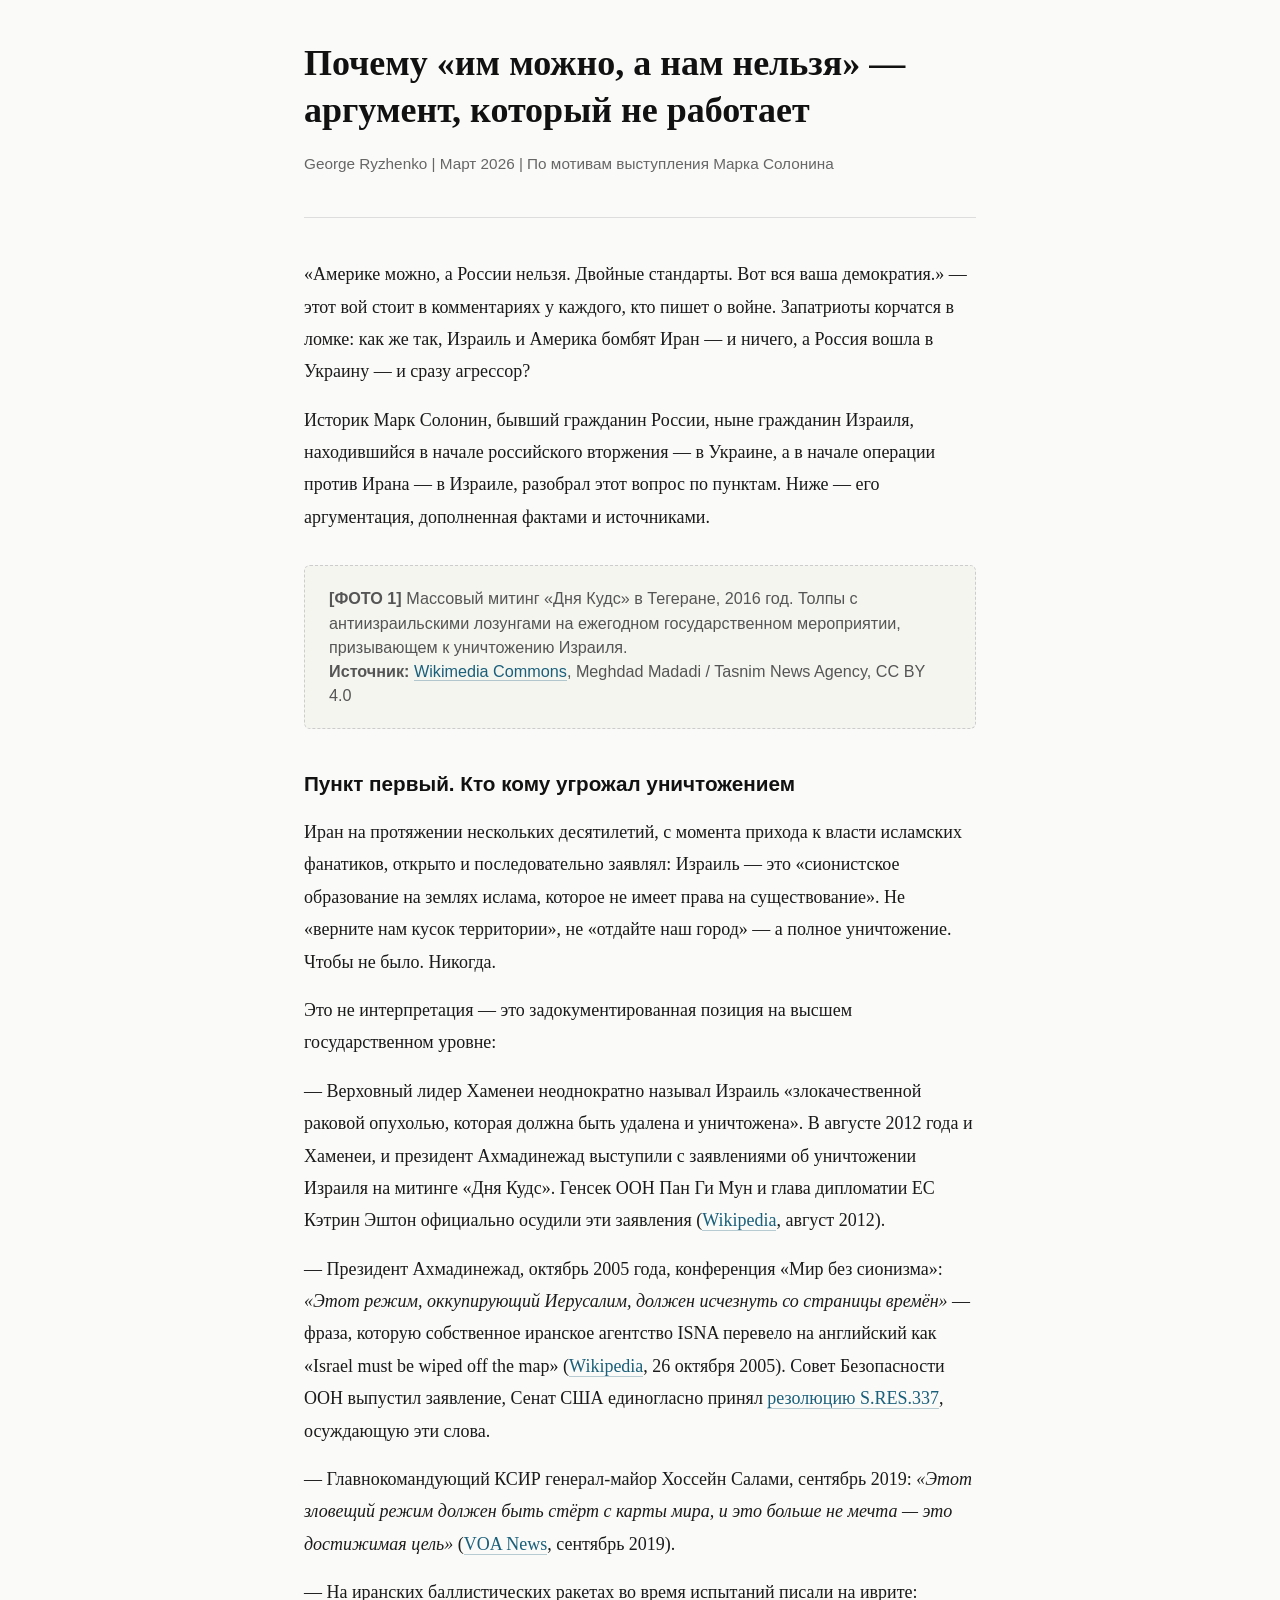
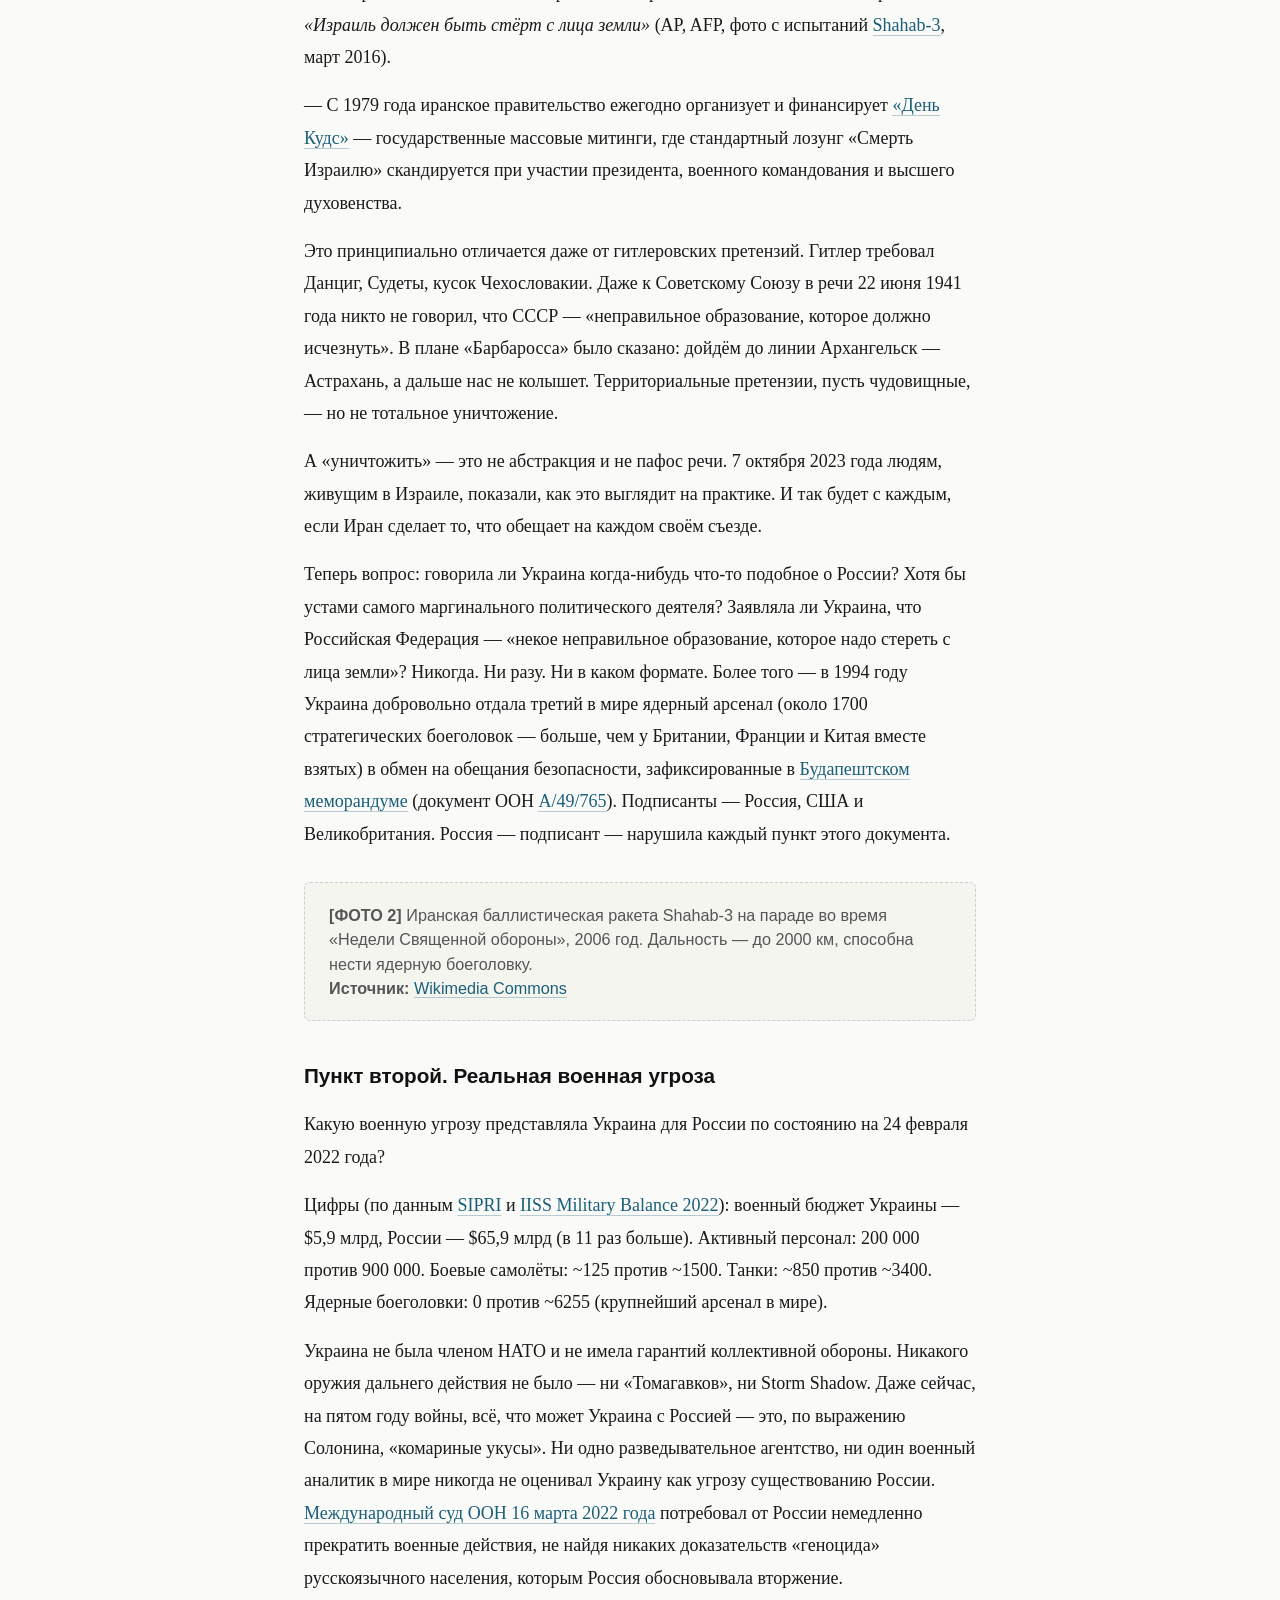
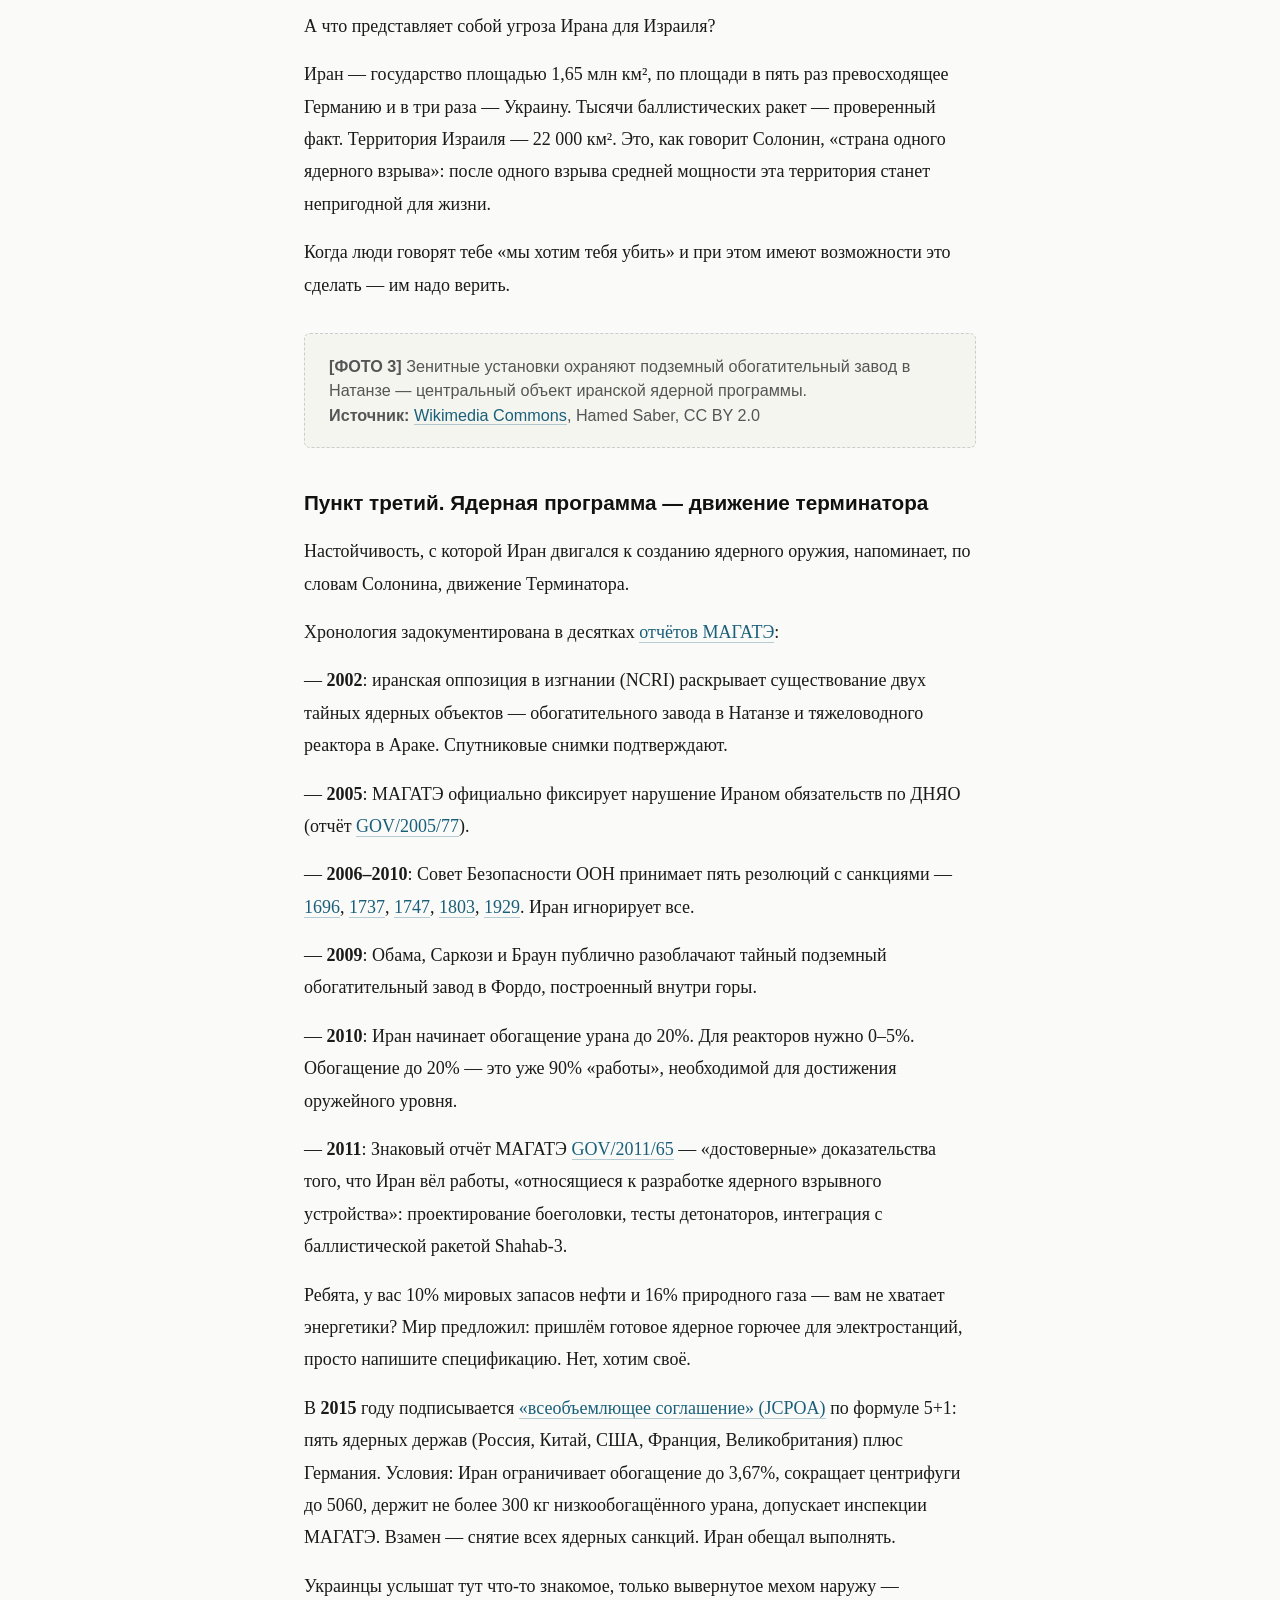
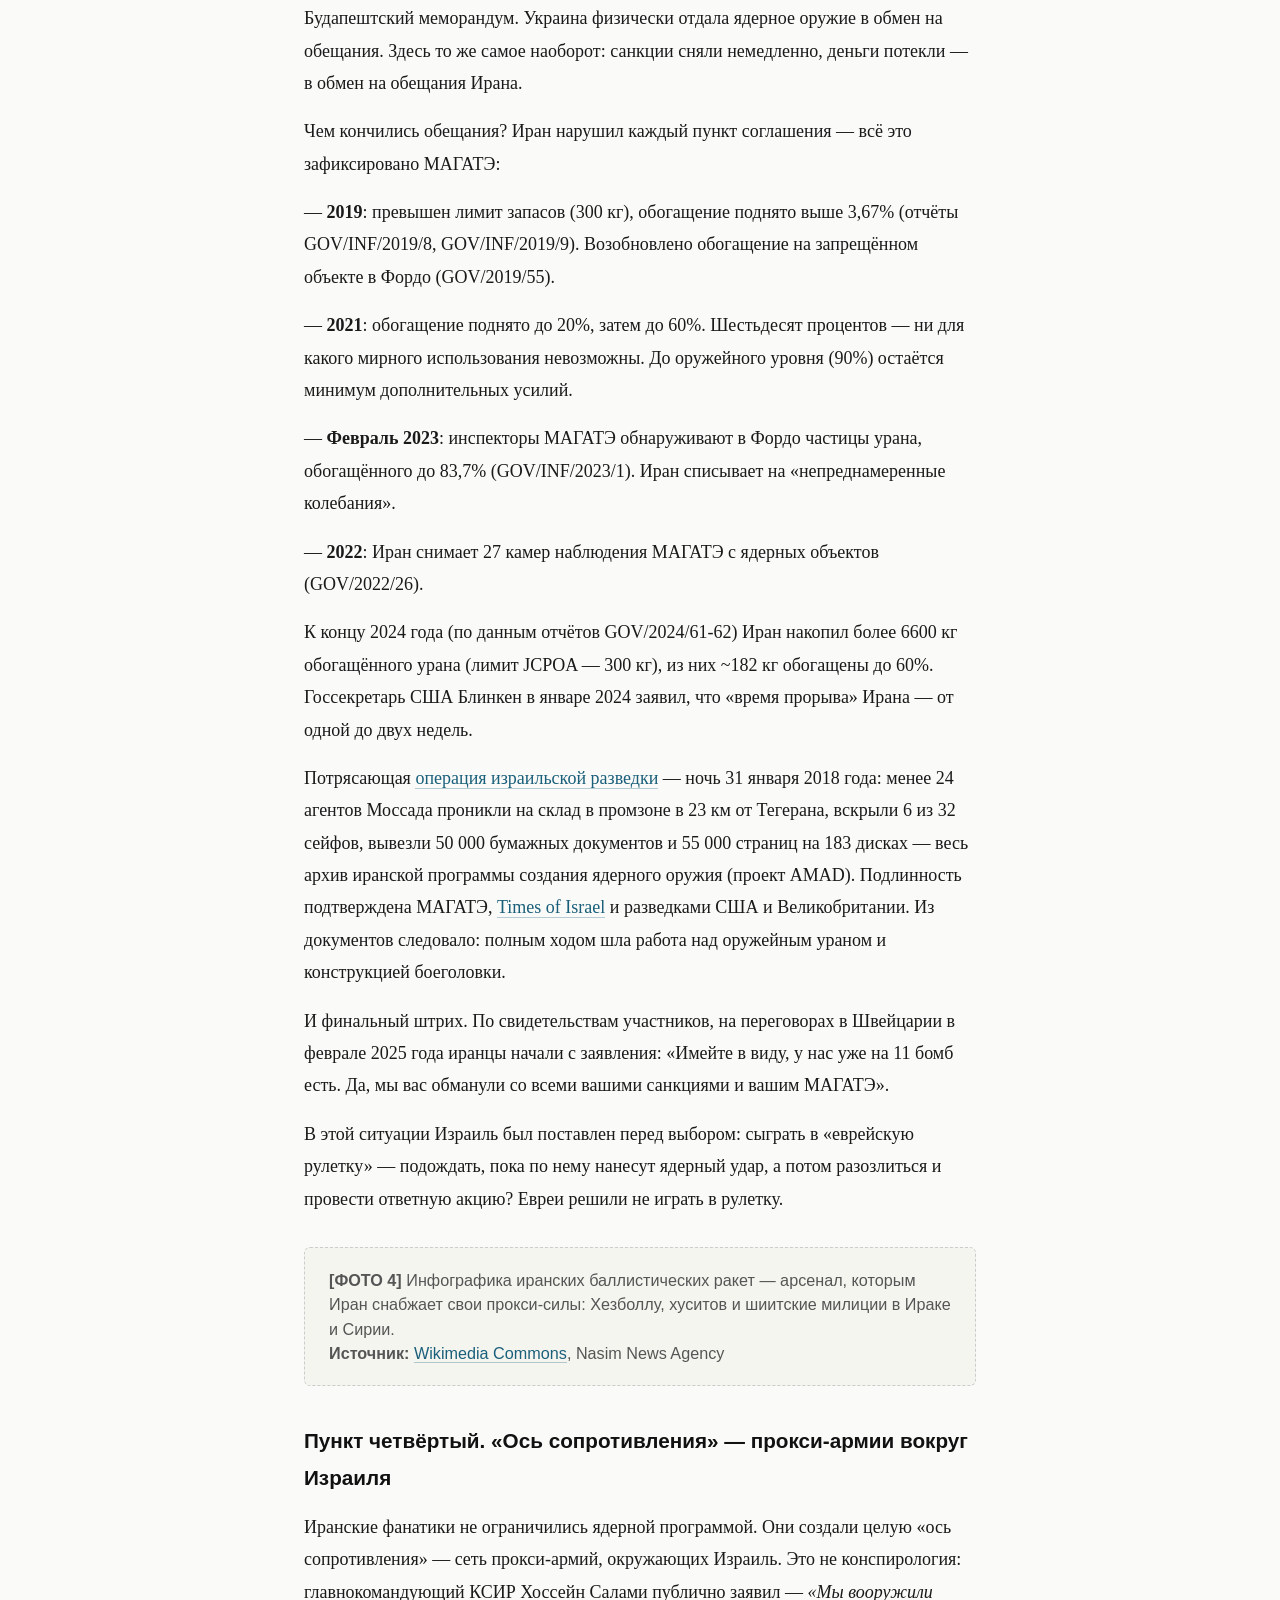
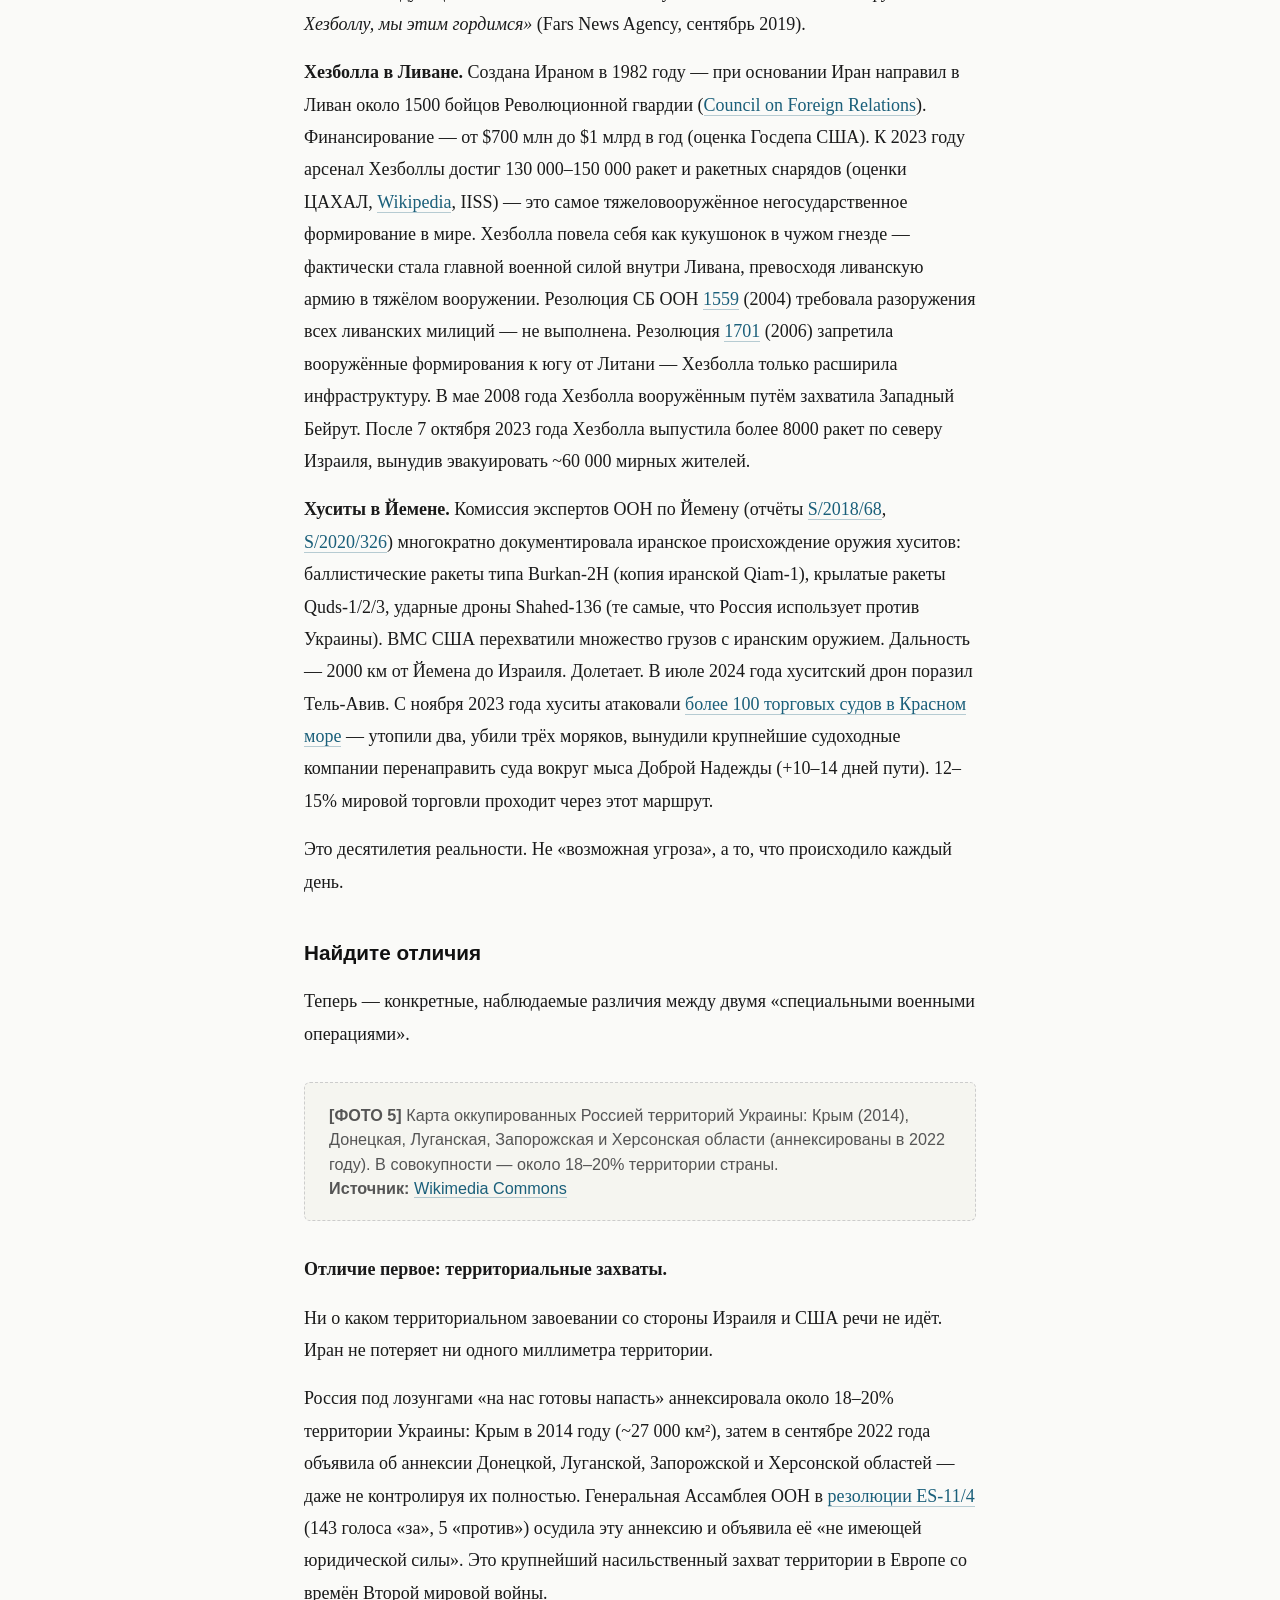
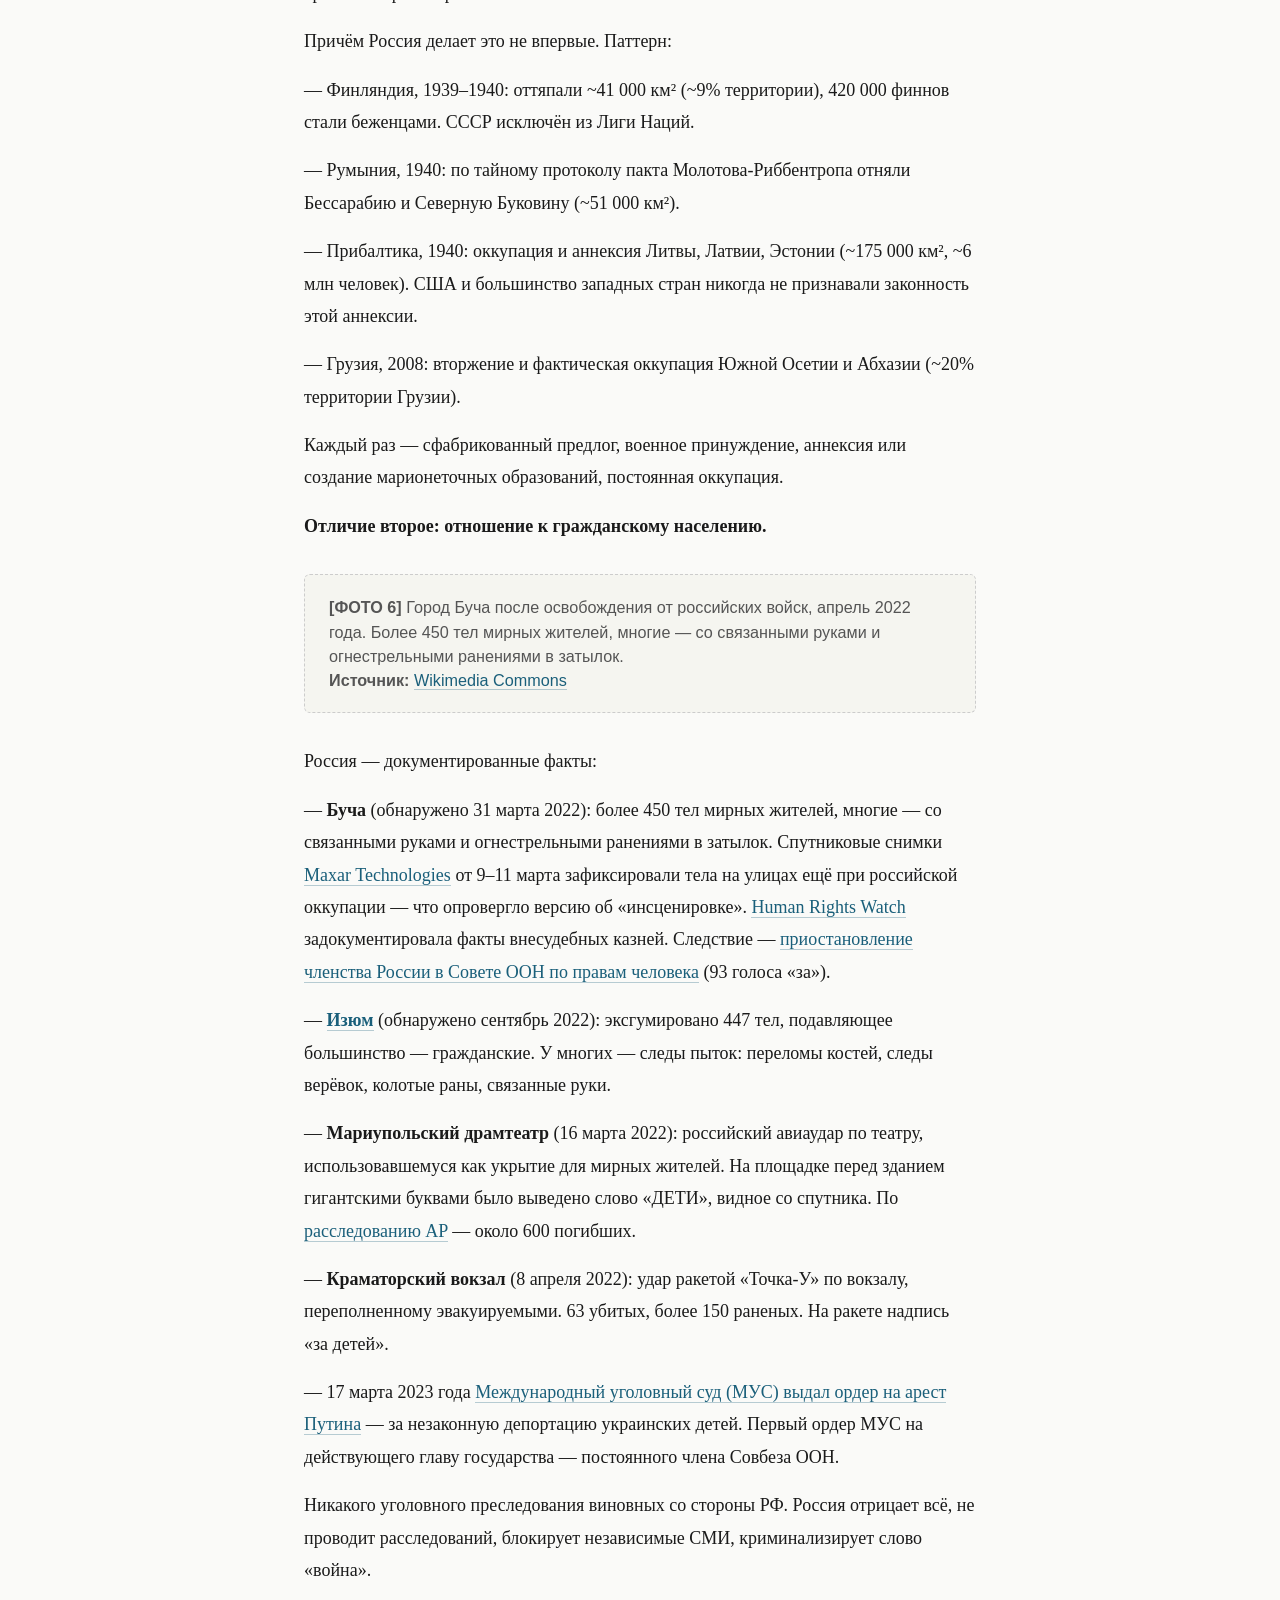
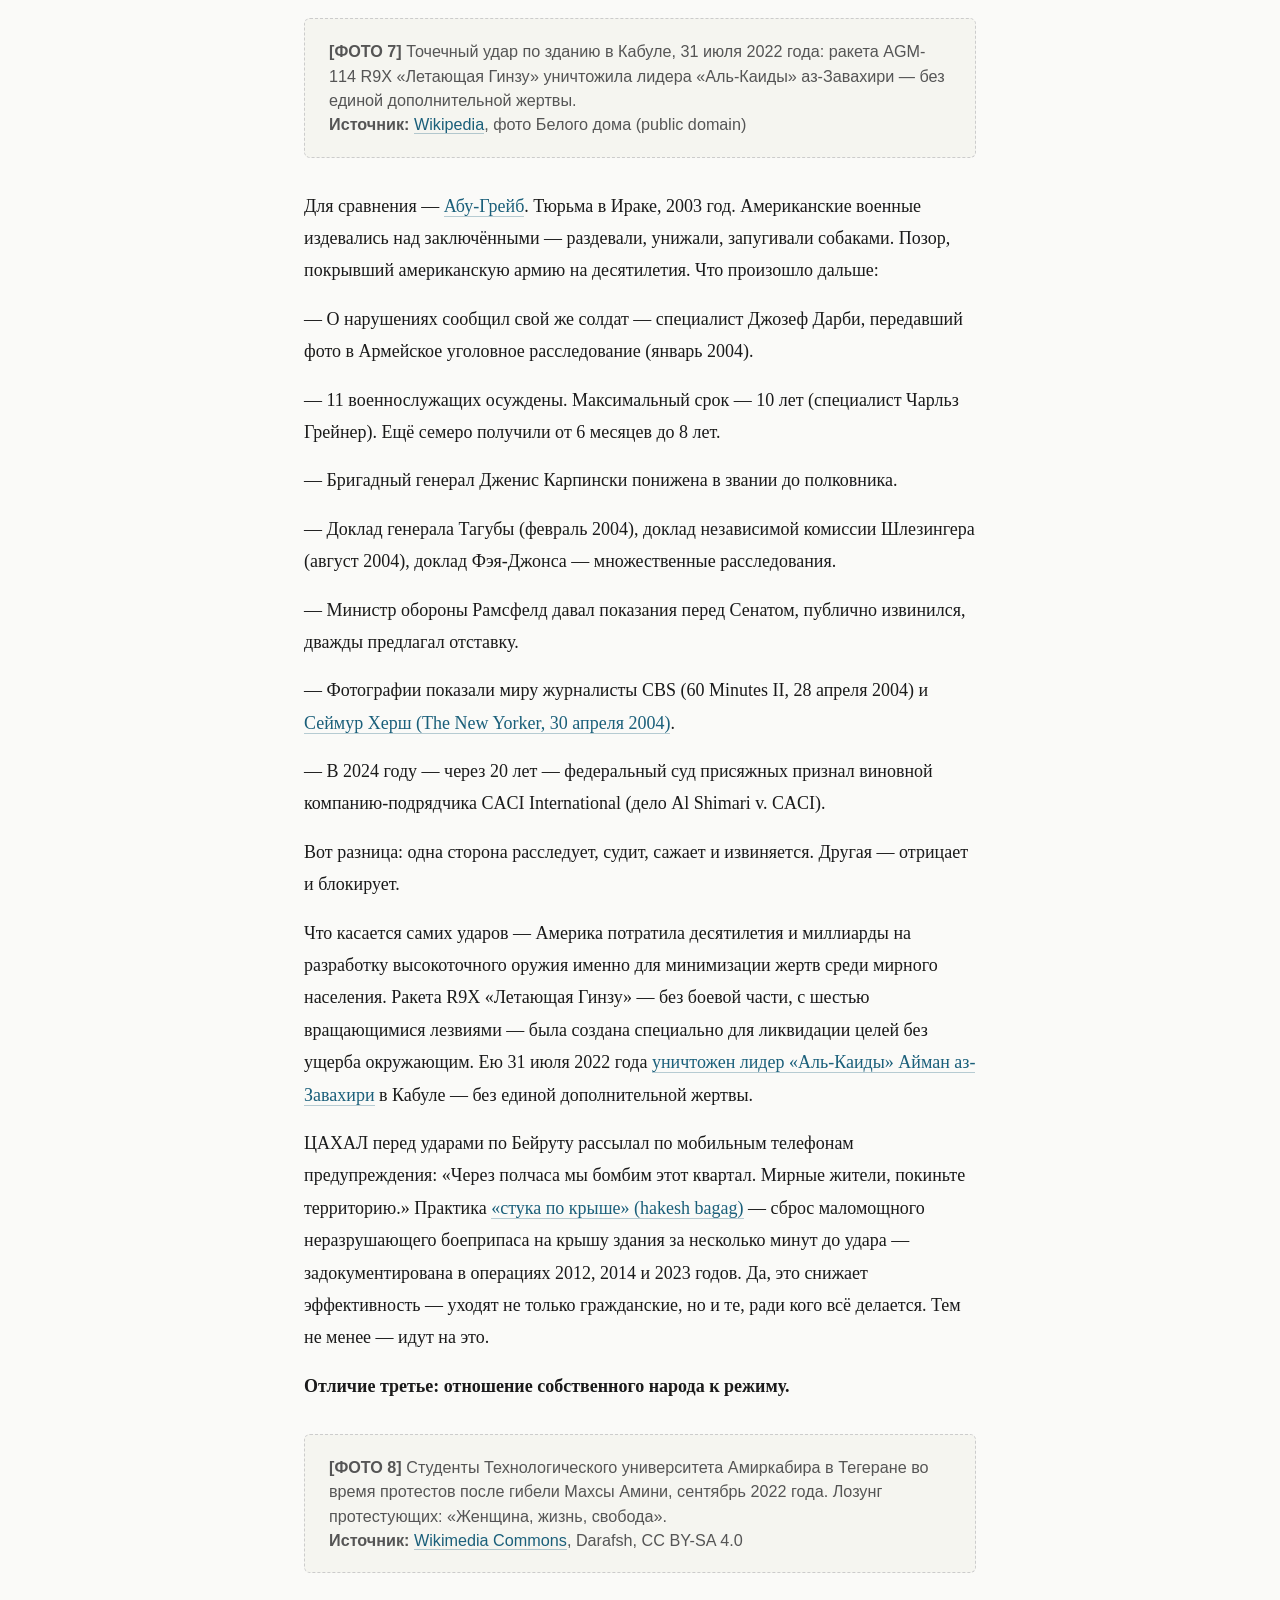
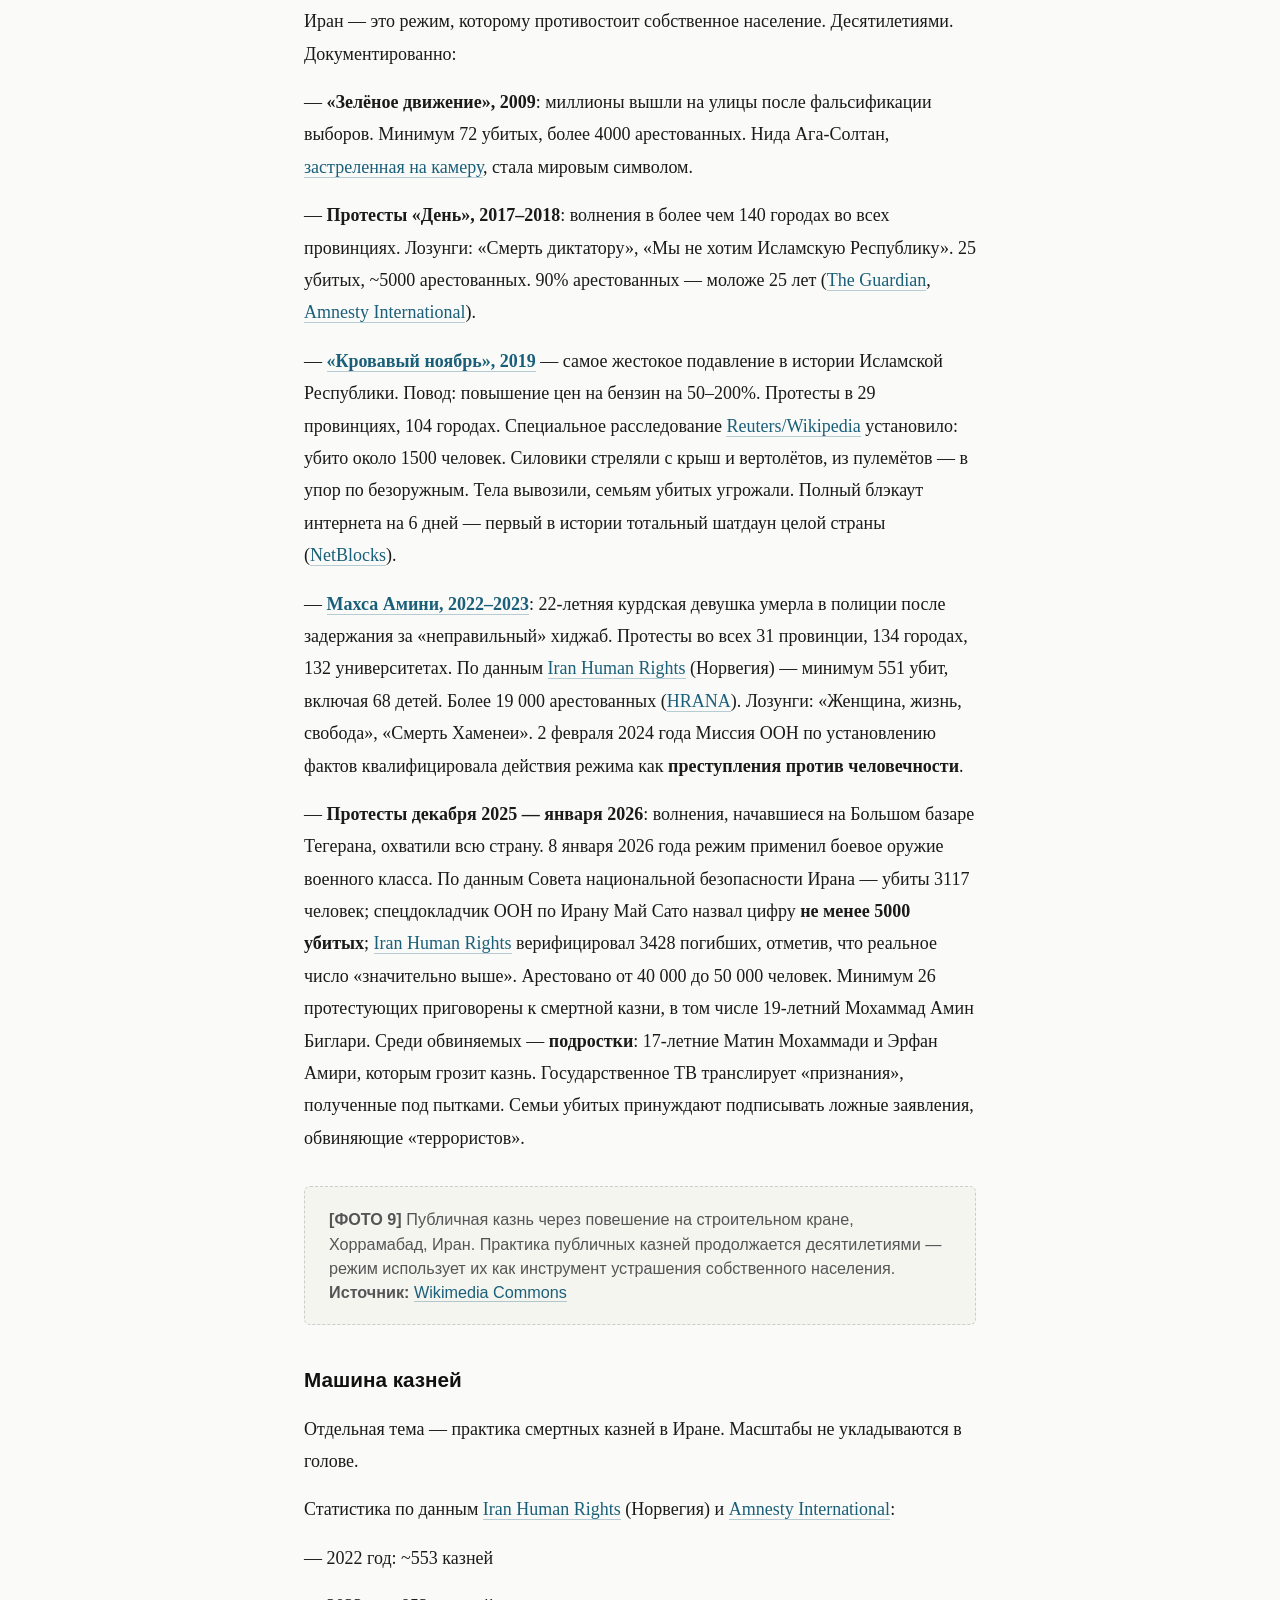
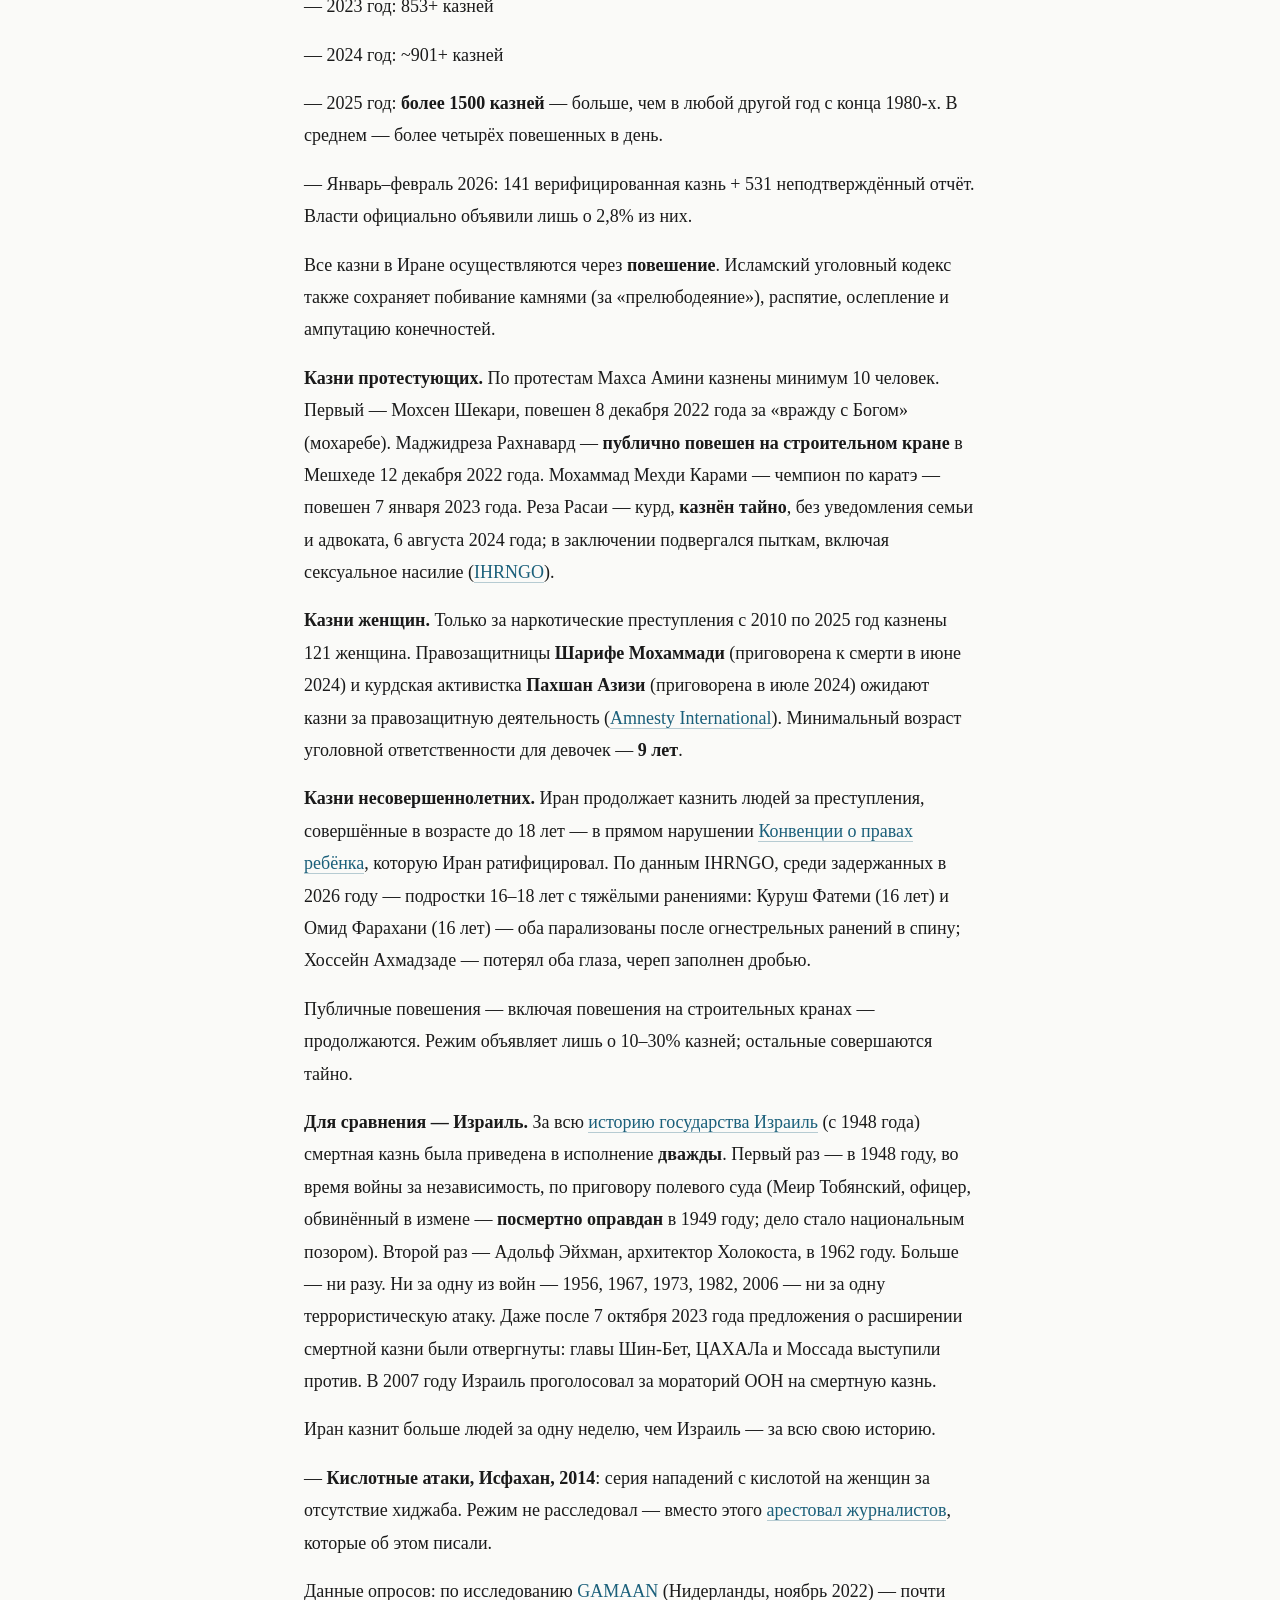
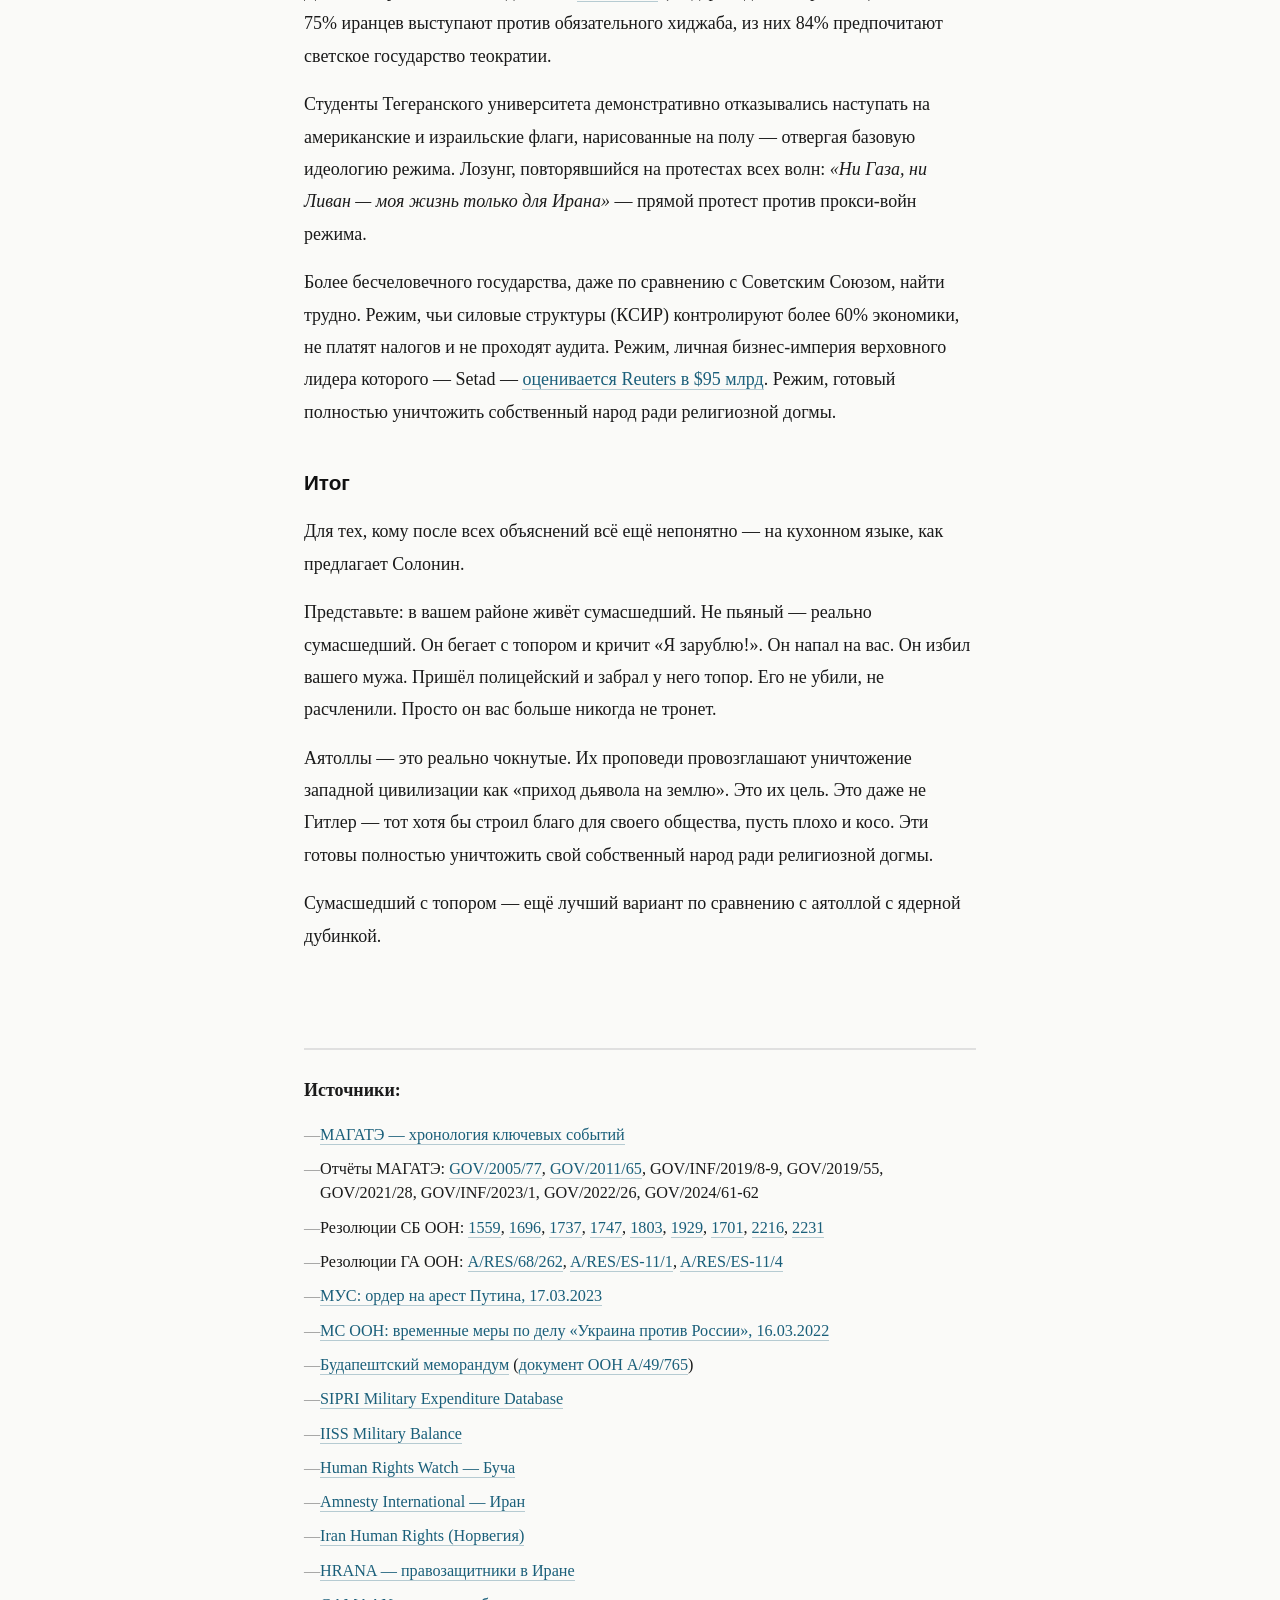
==== pochemu-im-mozhno/index.html @ 5eff0d35 "feat: publish two articles with styled HTML pages - Article 1: Почему «им можно, а нам нельзя» — арг" ====
<!DOCTYPE html>
<html lang="ru">
<head>
  <meta charset="utf-8">
  <meta name="viewport" content="width=device-width, initial-scale=1.0">
  <meta property="og:title" content="Почему «им можно, а нам нельзя» — аргумент, который не работает">
  <meta property="og:description" content="Историк Марк Солонин разобрал по пунктам, почему сравнение действий Израиля и США с российским вторжением в Украину — это ложная эквивалентность.">
  <meta property="og:type" content="article">
  <title>Почему «им можно, а нам нельзя» — аргумент, который не работает</title>
  <link rel="stylesheet" href="../style.css">
</head>
<body>

<article>

  <div class="article-header">
    <h1>Почему «им можно, а нам нельзя» — аргумент, который не работает</h1>
    <p class="article-meta">George Ryzhenko | Март 2026 | По мотивам выступления Марка Солонина</p>
  </div>

<p>«Америке можно, а России нельзя. Двойные стандарты. Вот вся ваша демократия.» — этот вой стоит в комментариях у каждого, кто пишет о войне. Запатриоты корчатся в ломке: как же так, Израиль и Америка бомбят Иран — и ничего, а Россия вошла в Украину — и сразу агрессор?</p>

<p>Историк Марк Солонин, бывший гражданин России, ныне гражданин Израиля, находившийся в начале российского вторжения — в Украине, а в начале операции против Ирана — в Израиле, разобрал этот вопрос по пунктам. Ниже — его аргументация, дополненная фактами и источниками.</p>

<p class="photo-placeholder"><strong>[ФОТО 1]</strong> Массовый митинг «Дня Кудс» в Тегеране, 2016 год. Толпы с антиизраильскими лозунгами на ежегодном государственном мероприятии, призывающем к уничтожению Израиля.<br><strong>Источник:</strong> <a href="https://commons.wikimedia.org/wiki/File:2016_Quds_International_Day_in_Tehran.jpg">Wikimedia Commons</a>, Meghdad Madadi / Tasnim News Agency, CC BY 4.0</p>

<h4>Пункт первый. Кто кому угрожал уничтожением</h4>

<p>Иран на протяжении нескольких десятилетий, с момента прихода к власти исламских фанатиков, открыто и последовательно заявлял: Израиль — это «сионистское образование на землях ислама, которое не имеет права на существование». Не «верните нам кусок территории», не «отдайте наш город» — а полное уничтожение. Чтобы не было. Никогда.</p>

<p>Это не интерпретация — это задокументированная позиция на высшем государственном уровне:</p>

<p>— Верховный лидер Хаменеи неоднократно называл Израиль «злокачественной раковой опухолью, которая должна быть удалена и уничтожена». В августе 2012 года и Хаменеи, и президент Ахмадинежад выступили с заявлениями об уничтожении Израиля на митинге «Дня Кудс». Генсек ООН Пан Ги Мун и глава дипломатии ЕС Кэтрин Эштон официально осудили эти заявления (<a href="https://en.wikipedia.org/wiki/Mahmoud_Ahmadinejad_and_Israel">Wikipedia</a>, август 2012).</p>

<p>— Президент Ахмадинежад, октябрь 2005 года, конференция «Мир без сионизма»: <i>«Этот режим, оккупирующий Иерусалим, должен исчезнуть со страницы времён»</i> — фраза, которую собственное иранское агентство ISNA перевело на английский как «Israel must be wiped off the map» (<a href="https://en.wikipedia.org/wiki/Mahmoud_Ahmadinejad_and_Israel">Wikipedia</a>, 26 октября 2005). Совет Безопасности ООН выпустил заявление, Сенат США единогласно принял <a href="https://www.congress.gov/bill/109th-congress/senate-resolution/337">резолюцию S.RES.337</a>, осуждающую эти слова.</p>

<p>— Главнокомандующий КСИР генерал-майор Хоссейн Салами, сентябрь 2019: <i>«Этот зловещий режим должен быть стёрт с карты мира, и это больше не мечта — это достижимая цель»</i> (<a href="https://www.voanews.com/a/middle-east_top-iran-general-says-destroying-israel-achievable-goal/6176740.html">VOA News</a>, сентябрь 2019).</p>

<p>— На иранских баллистических ракетах во время испытаний писали на иврите: <i>«Израиль должен быть стёрт с лица земли»</i> (AP, AFP, фото с испытаний <a href="https://en.wikipedia.org/wiki/Shahab-3">Shahab-3</a>, март 2016).</p>

<p>— С 1979 года иранское правительство ежегодно организует и финансирует <a href="https://en.wikipedia.org/wiki/Quds_Day">«День Кудс»</a> — государственные массовые митинги, где стандартный лозунг «Смерть Израилю» скандируется при участии президента, военного командования и высшего духовенства.</p>

<p>Это принципиально отличается даже от гитлеровских претензий. Гитлер требовал Данциг, Судеты, кусок Чехословакии. Даже к Советскому Союзу в речи 22 июня 1941 года никто не говорил, что СССР — «неправильное образование, которое должно исчезнуть». В плане «Барбаросса» было сказано: дойдём до линии Архангельск — Астрахань, а дальше нас не колышет. Территориальные претензии, пусть чудовищные, — но не тотальное уничтожение.</p>

<p>А «уничтожить» — это не абстракция и не пафос речи. 7 октября 2023 года людям, живущим в Израиле, показали, как это выглядит на практике. И так будет с каждым, если Иран сделает то, что обещает на каждом своём съезде.</p>

<p>Теперь вопрос: говорила ли Украина когда-нибудь что-то подобное о России? Хотя бы устами самого маргинального политического деятеля? Заявляла ли Украина, что Российская Федерация — «некое неправильное образование, которое надо стереть с лица земли»? Никогда. Ни разу. Ни в каком формате. Более того — в 1994 году Украина добровольно отдала третий в мире ядерный арсенал (около 1700 стратегических боеголовок — больше, чем у Британии, Франции и Китая вместе взятых) в обмен на обещания безопасности, зафиксированные в <a href="https://en.wikipedia.org/wiki/Budapest_Memorandum">Будапештском меморандуме</a> (документ ООН <a href="https://en.wikisource.org/wiki/Ukraine_Memorandum_on_Security_Assurances">A/49/765</a>). Подписанты — Россия, США и Великобритания. Россия — подписант — нарушила каждый пункт этого документа.</p>

<p class="photo-placeholder"><strong>[ФОТО 2]</strong> Иранская баллистическая ракета Shahab-3 на параде во время «Недели Священной обороны», 2006 год. Дальность — до 2000 км, способна нести ядерную боеголовку.<br><strong>Источник:</strong> <a href="https://commons.wikimedia.org/wiki/File:Sacred_Defence_Week_parade,_2006_(18).jpg">Wikimedia Commons</a></p>

<h4>Пункт второй. Реальная военная угроза</h4>

<p>Какую военную угрозу представляла Украина для России по состоянию на 24 февраля 2022 года?</p>

<p>Цифры (по данным <a href="https://www.sipri.org/databases/milex">SIPRI</a> и <a href="https://www.iiss.org/publications/the-military-balance">IISS Military Balance 2022</a>): военный бюджет Украины — $5,9 млрд, России — $65,9 млрд (в 11 раз больше). Активный персонал: 200 000 против 900 000. Боевые самолёты: ~125 против ~1500. Танки: ~850 против ~3400. Ядерные боеголовки: 0 против ~6255 (крупнейший арсенал в мире).</p>

<p>Украина не была членом НАТО и не имела гарантий коллективной обороны. Никакого оружия дальнего действия не было — ни «Томагавков», ни Storm Shadow. Даже сейчас, на пятом году войны, всё, что может Украина с Россией — это, по выражению Солонина, «комариные укусы». Ни одно разведывательное агентство, ни один военный аналитик в мире никогда не оценивал Украину как угрозу существованию России. <a href="https://www.icj-cij.org/case/182">Международный суд ООН 16 марта 2022 года</a> потребовал от России немедленно прекратить военные действия, не найдя никаких доказательств «геноцида» русскоязычного населения, которым Россия обосновывала вторжение.</p>

<p>А что представляет собой угроза Ирана для Израиля?</p>

<p>Иран — государство площадью 1,65 млн км², по площади в пять раз превосходящее Германию и в три раза — Украину. Тысячи баллистических ракет — проверенный факт. Территория Израиля — 22 000 км². Это, как говорит Солонин, «страна одного ядерного взрыва»: после одного взрыва средней мощности эта территория станет непригодной для жизни.</p>

<p>Когда люди говорят тебе «мы хотим тебя убить» и при этом имеют возможности это сделать — им надо верить.</p>

<p class="photo-placeholder"><strong>[ФОТО 3]</strong> Зенитные установки охраняют подземный обогатительный завод в Натанзе — центральный объект иранской ядерной программы.<br><strong>Источник:</strong> <a href="https://commons.wikimedia.org/wiki/File:Natanz_nuclear.jpg">Wikimedia Commons</a>, Hamed Saber, CC BY 2.0</p>

<h4>Пункт третий. Ядерная программа — движение терминатора</h4>

<p>Настойчивость, с которой Иран двигался к созданию ядерного оружия, напоминает, по словам Солонина, движение Терминатора.</p>

<p>Хронология задокументирована в десятках <a href="https://www.iaea.org/newscenter/focus/iran/chronology-of-key-events">отчётов МАГАТЭ</a>:</p>

<p>— <b>2002</b>: иранская оппозиция в изгнании (NCRI) раскрывает существование двух тайных ядерных объектов — обогатительного завода в Натанзе и тяжеловодного реактора в Араке. Спутниковые снимки подтверждают.</p>

<p>— <b>2005</b>: МАГАТЭ официально фиксирует нарушение Ираном обязательств по ДНЯО (отчёт <a href="https://www.iaea.org/sites/default/files/documents/gov2005-77.pdf">GOV/2005/77</a>).</p>

<p>— <b>2006–2010</b>: Совет Безопасности ООН принимает пять резолюций с санкциями — <a href="https://undocs.org/S/RES/1696(2006)">1696</a>, <a href="https://undocs.org/S/RES/1737(2006)">1737</a>, <a href="https://undocs.org/S/RES/1747(2007)">1747</a>, <a href="https://undocs.org/S/RES/1803(2008)">1803</a>, <a href="https://undocs.org/S/RES/1929(2010)">1929</a>. Иран игнорирует все.</p>

<p>— <b>2009</b>: Обама, Саркози и Браун публично разоблачают тайный подземный обогатительный завод в Фордо, построенный внутри горы.</p>

<p>— <b>2010</b>: Иран начинает обогащение урана до 20%. Для реакторов нужно 0–5%. Обогащение до 20% — это уже 90% «работы», необходимой для достижения оружейного уровня.</p>

<p>— <b>2011</b>: Знаковый отчёт МАГАТЭ <a href="https://www.iaea.org/sites/default/files/gov2011-65.pdf">GOV/2011/65</a> — «достоверные» доказательства того, что Иран вёл работы, «относящиеся к разработке ядерного взрывного устройства»: проектирование боеголовки, тесты детонаторов, интеграция с баллистической ракетой Shahab-3.</p>

<p>Ребята, у вас 10% мировых запасов нефти и 16% природного газа — вам не хватает энергетики? Мир предложил: пришлём готовое ядерное горючее для электростанций, просто напишите спецификацию. Нет, хотим своё.</p>

<p>В <b>2015</b> году подписывается <a href="https://en.wikipedia.org/wiki/Joint_Comprehensive_Plan_of_Action">«всеобъемлющее соглашение» (JCPOA)</a> по формуле 5+1: пять ядерных держав (Россия, Китай, США, Франция, Великобритания) плюс Германия. Условия: Иран ограничивает обогащение до 3,67%, сокращает центрифуги до 5060, держит не более 300 кг низкообогащённого урана, допускает инспекции МАГАТЭ. Взамен — снятие всех ядерных санкций. Иран обещал выполнять.</p>

<p>Украинцы услышат тут что-то знакомое, только вывернутое мехом наружу — Будапештский меморандум. Украина физически отдала ядерное оружие в обмен на обещания. Здесь то же самое наоборот: санкции сняли немедленно, деньги потекли — в обмен на обещания Ирана.</p>

<p>Чем кончились обещания? Иран нарушил каждый пункт соглашения — всё это зафиксировано МАГАТЭ:</p>

<p>— <b>2019</b>: превышен лимит запасов (300 кг), обогащение поднято выше 3,67% (отчёты GOV/INF/2019/8, GOV/INF/2019/9). Возобновлено обогащение на запрещённом объекте в Фордо (GOV/2019/55).</p>

<p>— <b>2021</b>: обогащение поднято до 20%, затем до 60%. Шестьдесят процентов — ни для какого мирного использования невозможны. До оружейного уровня (90%) остаётся минимум дополнительных усилий.</p>

<p>— <b>Февраль 2023</b>: инспекторы МАГАТЭ обнаруживают в Фордо частицы урана, обогащённого до 83,7% (GOV/INF/2023/1). Иран списывает на «непреднамеренные колебания».</p>

<p>— <b>2022</b>: Иран снимает 27 камер наблюдения МАГАТЭ с ядерных объектов (GOV/2022/26).</p>

<p>К концу 2024 года (по данным отчётов GOV/2024/61-62) Иран накопил более 6600 кг обогащённого урана (лимит JCPOA — 300 кг), из них ~182 кг обогащены до 60%. Госсекретарь США Блинкен в январе 2024 заявил, что «время прорыва» Ирана — от одной до двух недель.</p>

<p>Потрясающая <a href="https://en.wikipedia.org/wiki/Israeli_infiltration_of_an_Iranian_nuclear_archive">операция израильской разведки</a> — ночь 31 января 2018 года: менее 24 агентов Моссада проникли на склад в промзоне в 23 км от Тегерана, вскрыли 6 из 32 сейфов, вывезли 50 000 бумажных документов и 55 000 страниц на 183 дисках — весь архив иранской программы создания ядерного оружия (проект AMAD). Подлинность подтверждена МАГАТЭ, <a href="https://www.timesofisrael.com/seized-archive-shows-iran-nuke-project-was-larger-than-thought-had-foreign-help/">Times of Israel</a> и разведками США и Великобритании. Из документов следовало: полным ходом шла работа над оружейным ураном и конструкцией боеголовки.</p>

<p>И финальный штрих. По свидетельствам участников, на переговорах в Швейцарии в феврале 2025 года иранцы начали с заявления: «Имейте в виду, у нас уже на 11 бомб есть. Да, мы вас обманули со всеми вашими санкциями и вашим МАГАТЭ».</p>

<p>В этой ситуации Израиль был поставлен перед выбором: сыграть в «еврейскую рулетку» — подождать, пока по нему нанесут ядерный удар, а потом разозлиться и провести ответную акцию? Евреи решили не играть в рулетку.</p>

<p class="photo-placeholder"><strong>[ФОТО 4]</strong> Инфографика иранских баллистических ракет — арсенал, которым Иран снабжает свои прокси-силы: Хезболлу, хуситов и шиитские милиции в Ираке и Сирии.<br><strong>Источник:</strong> <a href="https://commons.wikimedia.org/wiki/File:Nasim_infographic_-_Iranian_ballistic_missiles.jpg">Wikimedia Commons</a>, Nasim News Agency</p>

<h4>Пункт четвёртый. «Ось сопротивления» — прокси-армии вокруг Израиля</h4>

<p>Иранские фанатики не ограничились ядерной программой. Они создали целую «ось сопротивления» — сеть прокси-армий, окружающих Израиль. Это не конспирология: главнокомандующий КСИР Хоссейн Салами публично заявил — <i>«Мы вооружили Хезболлу, мы этим гордимся»</i> (Fars News Agency, сентябрь 2019).</p>

<p><b>Хезболла в Ливане.</b> Создана Ираном в 1982 году — при основании Иран направил в Ливан около 1500 бойцов Революционной гвардии (<a href="https://www.cfr.org/backgrounder/what-hezbollah">Council on Foreign Relations</a>). Финансирование — от $700 млн до $1 млрд в год (оценка Госдепа США). К 2023 году арсенал Хезболлы достиг 130 000–150 000 ракет и ракетных снарядов (оценки ЦАХАЛ, <a href="https://en.wikipedia.org/wiki/Hezbollah_armed_strength">Wikipedia</a>, IISS) — это самое тяжеловооружённое негосударственное формирование в мире. Хезболла повела себя как кукушонок в чужом гнезде — фактически стала главной военной силой внутри Ливана, превосходя ливанскую армию в тяжёлом вооружении. Резолюция СБ ООН <a href="https://undocs.org/S/RES/1559(2004)">1559</a> (2004) требовала разоружения всех ливанских милиций — не выполнена. Резолюция <a href="https://undocs.org/S/RES/1701(2006)">1701</a> (2006) запретила вооружённые формирования к югу от Литани — Хезболла только расширила инфраструктуру. В мае 2008 года Хезболла вооружённым путём захватила Западный Бейрут. После 7 октября 2023 года Хезболла выпустила более 8000 ракет по северу Израиля, вынудив эвакуировать ~60 000 мирных жителей.</p>

<p><b>Хуситы в Йемене.</b> Комиссия экспертов ООН по Йемену (отчёты <a href="https://undocs.org/S/2018/68">S/2018/68</a>, <a href="https://undocs.org/S/2020/326">S/2020/326</a>) многократно документировала иранское происхождение оружия хуситов: баллистические ракеты типа Burkan-2H (копия иранской Qiam-1), крылатые ракеты Quds-1/2/3, ударные дроны Shahed-136 (те самые, что Россия использует против Украины). ВМС США перехватили множество грузов с иранским оружием. Дальность — 2000 км от Йемена до Израиля. Долетает. В июле 2024 года хуситский дрон поразил Тель-Авив. С ноября 2023 года хуситы атаковали <a href="https://en.wikipedia.org/wiki/Red_Sea_crisis">более 100 торговых судов в Красном море</a> — утопили два, убили трёх моряков, вынудили крупнейшие судоходные компании перенаправить суда вокруг мыса Доброй Надежды (+10–14 дней пути). 12–15% мировой торговли проходит через этот маршрут.</p>

<p>Это десятилетия реальности. Не «возможная угроза», а то, что происходило каждый день.</p>

<h4>Найдите отличия</h4>

<p>Теперь — конкретные, наблюдаемые различия между двумя «специальными военными операциями».</p>

<p class="photo-placeholder"><strong>[ФОТО 5]</strong> Карта оккупированных Россией территорий Украины: Крым (2014), Донецкая, Луганская, Запорожская и Херсонская области (аннексированы в 2022 году). В совокупности — около 18–20% территории страны.<br><strong>Источник:</strong> <a href="https://commons.wikimedia.org/wiki/Category:Maps_of_the_Russian_occupation_of_Ukraine">Wikimedia Commons</a></p>

<p><b>Отличие первое: территориальные захваты.</b></p>

<p>Ни о каком территориальном завоевании со стороны Израиля и США речи не идёт. Иран не потеряет ни одного миллиметра территории.</p>

<p>Россия под лозунгами «на нас готовы напасть» аннексировала около 18–20% территории Украины: Крым в 2014 году (~27 000 км²), затем в сентябре 2022 года объявила об аннексии Донецкой, Луганской, Запорожской и Херсонской областей — даже не контролируя их полностью. Генеральная Ассамблея ООН в <a href="https://undocs.org/A/RES/ES-11/4">резолюции ES-11/4</a> (143 голоса «за», 5 «против») осудила эту аннексию и объявила её «не имеющей юридической силы». Это крупнейший насильственный захват территории в Европе со времён Второй мировой войны.</p>

<p>Причём Россия делает это не впервые. Паттерн:</p>

<p>— Финляндия, 1939–1940: оттяпали ~41 000 км² (~9% территории), 420 000 финнов стали беженцами. СССР исключён из Лиги Наций.</p>
<p>— Румыния, 1940: по тайному протоколу пакта Молотова-Риббентропа отняли Бессарабию и Северную Буковину (~51 000 км²).</p>
<p>— Прибалтика, 1940: оккупация и аннексия Литвы, Латвии, Эстонии (~175 000 км², ~6 млн человек). США и большинство западных стран никогда не признавали законность этой аннексии.</p>
<p>— Грузия, 2008: вторжение и фактическая оккупация Южной Осетии и Абхазии (~20% территории Грузии).</p>

<p>Каждый раз — сфабрикованный предлог, военное принуждение, аннексия или создание марионеточных образований, постоянная оккупация.</p>

<p><b>Отличие второе: отношение к гражданскому населению.</b></p>

<p class="photo-placeholder"><strong>[ФОТО 6]</strong> Город Буча после освобождения от российских войск, апрель 2022 года. Более 450 тел мирных жителей, многие — со связанными руками и огнестрельными ранениями в затылок.<br><strong>Источник:</strong> <a href="https://commons.wikimedia.org/wiki/File:The_city_of_Bucha_after_liberation_from_the_Russians_01.jpg">Wikimedia Commons</a></p>

<p>Россия — документированные факты:</p>

<p>— <b>Буча</b> (обнаружено 31 марта 2022): более 450 тел мирных жителей, многие — со связанными руками и огнестрельными ранениями в затылок. Спутниковые снимки <a href="https://www.maxar.com/">Maxar Technologies</a> от 9–11 марта зафиксировали тела на улицах ещё при российской оккупации — что опровергло версию об «инсценировке». <a href="https://www.hrw.org/news/2022/04/03/ukraine-apparent-war-crimes-russia-controlled-areas">Human Rights Watch</a> задокументировала факты внесудебных казней. Следствие — <a href="https://undocs.org/A/RES/ES-11/3">приостановление членства России в Совете ООН по правам человека</a> (93 голоса «за»).</p>

<p>— <b><a href="https://en.wikipedia.org/wiki/Izium_mass_graves">Изюм</a></b> (обнаружено сентябрь 2022): эксгумировано 447 тел, подавляющее большинство — гражданские. У многих — следы пыток: переломы костей, следы верёвок, колотые раны, связанные руки.</p>

<p>— <b>Мариупольский драмтеатр</b> (16 марта 2022): российский авиаудар по театру, использовавшемуся как укрытие для мирных жителей. На площадке перед зданием гигантскими буквами было выведено слово «ДЕТИ», видное со спутника. По <a href="https://apnews.com/article/russia-ukraine-war-mariupol-theater-c321a196fbd568899841b506afcac7a1">расследованию AP</a> — около 600 погибших.</p>

<p>— <b>Краматорский вокзал</b> (8 апреля 2022): удар ракетой «Точка-У» по вокзалу, переполненному эвакуируемыми. 63 убитых, более 150 раненых. На ракете надпись «за детей».</p>

<p>— 17 марта 2023 года <a href="https://en.wikipedia.org/wiki/Arrest_warrant_for_Vladimir_Putin">Международный уголовный суд (МУС) выдал ордер на арест Путина</a> — за незаконную депортацию украинских детей. Первый ордер МУС на действующего главу государства — постоянного члена Совбеза ООН.</p>

<p>Никакого уголовного преследования виновных со стороны РФ. Россия отрицает всё, не проводит расследований, блокирует независимые СМИ, криминализирует слово «война».</p>

<p class="photo-placeholder"><strong>[ФОТО 7]</strong> Точечный удар по зданию в Кабуле, 31 июля 2022 года: ракета AGM-114 R9X «Летающая Гинзу» уничтожила лидера «Аль-Каиды» аз-Завахири — без единой дополнительной жертвы.<br><strong>Источник:</strong> <a href="https://en.wikipedia.org/wiki/Killing_of_Ayman_al-Zawahiri">Wikipedia</a>, фото Белого дома (public domain)</p>

<p>Для сравнения — <a href="https://en.wikipedia.org/wiki/Abu_Ghraib_torture_and_prisoner_abuse">Абу-Грейб</a>. Тюрьма в Ираке, 2003 год. Американские военные издевались над заключёнными — раздевали, унижали, запугивали собаками. Позор, покрывший американскую армию на десятилетия. Что произошло дальше:</p>

<p>— О нарушениях сообщил свой же солдат — специалист Джозеф Дарби, передавший фото в Армейское уголовное расследование (январь 2004).</p>
<p>— 11 военнослужащих осуждены. Максимальный срок — 10 лет (специалист Чарльз Грейнер). Ещё семеро получили от 6 месяцев до 8 лет.</p>
<p>— Бригадный генерал Дженис Карпински понижена в звании до полковника.</p>
<p>— Доклад генерала Тагубы (февраль 2004), доклад независимой комиссии Шлезингера (август 2004), доклад Фэя-Джонса — множественные расследования.</p>
<p>— Министр обороны Рамсфелд давал показания перед Сенатом, публично извинился, дважды предлагал отставку.</p>
<p>— Фотографии показали миру журналисты CBS (60 Minutes II, 28 апреля 2004) и <a href="https://www.newyorker.com/magazine/2004/05/10/torture-at-abu-ghraib">Сеймур Херш (The New Yorker, 30 апреля 2004)</a>.</p>
<p>— В 2024 году — через 20 лет — федеральный суд присяжных признал виновной компанию-подрядчика CACI International (дело Al Shimari v. CACI).</p>

<p>Вот разница: одна сторона расследует, судит, сажает и извиняется. Другая — отрицает и блокирует.</p>

<p>Что касается самих ударов — Америка потратила десятилетия и миллиарды на разработку высокоточного оружия именно для минимизации жертв среди мирного населения. Ракета R9X «Летающая Гинзу» — без боевой части, с шестью вращающимися лезвиями — была создана специально для ликвидации целей без ущерба окружающим. Ею 31 июля 2022 года <a href="https://en.wikipedia.org/wiki/Killing_of_Ayman_al-Zawahiri">уничтожен лидер «Аль-Каиды» Айман аз-Завахири</a> в Кабуле — без единой дополнительной жертвы.</p>

<p>ЦАХАЛ перед ударами по Бейруту рассылал по мобильным телефонам предупреждения: «Через полчаса мы бомбим этот квартал. Мирные жители, покиньте территорию.» Практика <a href="https://en.wikipedia.org/wiki/Roof_knocking">«стука по крыше» (hakesh bagag)</a> — сброс маломощного неразрушающего боеприпаса на крышу здания за несколько минут до удара — задокументирована в операциях 2012, 2014 и 2023 годов. Да, это снижает эффективность — уходят не только гражданские, но и те, ради кого всё делается. Тем не менее — идут на это.</p>

<p><b>Отличие третье: отношение собственного народа к режиму.</b></p>

<p class="photo-placeholder"><strong>[ФОТО 8]</strong> Студенты Технологического университета Амиркабира в Тегеране во время протестов после гибели Махсы Амини, сентябрь 2022 года. Лозунг протестующих: «Женщина, жизнь, свобода».<br><strong>Источник:</strong> <a href="https://commons.wikimedia.org/wiki/File:Amir_Kabir_University_uprising_September_2022_(3).jpg">Wikimedia Commons</a>, Darafsh, CC BY-SA 4.0</p>

<p>Иран — это режим, которому противостоит собственное население. Десятилетиями. Документированно:</p>

<p>— <b>«Зелёное движение», 2009</b>: миллионы вышли на улицы после фальсификации выборов. Минимум 72 убитых, более 4000 арестованных. Нида Ага-Солтан, <a href="https://en.wikipedia.org/wiki/Death_of_Neda_Agha-Soltan">застреленная на камеру</a>, стала мировым символом.</p>

<p>— <b>Протесты «День», 2017–2018</b>: волнения в более чем 140 городах во всех провинциях. Лозунги: «Смерть диктатору», «Мы не хотим Исламскую Республику». 25 убитых, ~5000 арестованных. 90% арестованных — моложе 25 лет (<a href="https://www.theguardian.com/world/iran">The Guardian</a>, <a href="https://www.amnesty.org/en/location/middle-east-and-north-africa/iran/">Amnesty International</a>).</p>

<p>— <b><a href="https://en.wikipedia.org/wiki/2019%E2%80%932020_Iranian_protests">«Кровавый ноябрь», 2019</a></b> — самое жестокое подавление в истории Исламской Республики. Повод: повышение цен на бензин на 50–200%. Протесты в 29 провинциях, 104 городах. Специальное расследование <a href="https://en.wikipedia.org/wiki/2019%E2%80%932020_Iranian_protests">Reuters/Wikipedia</a> установило: убито около 1500 человек. Силовики стреляли с крыш и вертолётов, из пулемётов — в упор по безоружным. Тела вывозили, семьям убитых угрожали. Полный блэкаут интернета на 6 дней — первый в истории тотальный шатдаун целой страны (<a href="https://netblocks.org/">NetBlocks</a>).</p>

<p>— <b><a href="https://en.wikipedia.org/wiki/Mahsa_Amini_protests">Махса Амини, 2022–2023</a></b>: 22-летняя курдская девушка умерла в полиции после задержания за «неправильный» хиджаб. Протесты во всех 31 провинции, 134 городах, 132 университетах. По данным <a href="https://iranhr.net/">Iran Human Rights</a> (Норвегия) — минимум 551 убит, включая 68 детей. Более 19 000 арестованных (<a href="https://www.hra-news.org/">HRANA</a>). Лозунги: «Женщина, жизнь, свобода», «Смерть Хаменеи». 2 февраля 2024 года Миссия ООН по установлению фактов квалифицировала действия режима как <b>преступления против человечности</b>.</p>

<p>— <b>Протесты декабря 2025 — января 2026</b>: волнения, начавшиеся на Большом базаре Тегерана, охватили всю страну. 8 января 2026 года режим применил боевое оружие военного класса. По данным Совета национальной безопасности Ирана — убиты 3117 человек; спецдокладчик ООН по Ирану Май Сато назвал цифру <b>не менее 5000 убитых</b>; <a href="https://iranhr.net/">Iran Human Rights</a> верифицировал 3428 погибших, отметив, что реальное число «значительно выше». Арестовано от 40 000 до 50 000 человек. Минимум 26 протестующих приговорены к смертной казни, в том числе 19-летний Мохаммад Амин Биглари. Среди обвиняемых — <b>подростки</b>: 17-летние Матин Мохаммади и Эрфан Амири, которым грозит казнь. Государственное ТВ транслирует «признания», полученные под пытками. Семьи убитых принуждают подписывать ложные заявления, обвиняющие «террористов».</p>

<p class="photo-placeholder"><strong>[ФОТО 9]</strong> Публичная казнь через повешение на строительном кране, Хоррамабад, Иран. Практика публичных казней продолжается десятилетиями — режим использует их как инструмент устрашения собственного населения.<br><strong>Источник:</strong> <a href="https://commons.wikimedia.org/wiki/File:Capital_punishment_Khorramabad.JPG">Wikimedia Commons</a></p>

<h4>Машина казней</h4>

<p>Отдельная тема — практика смертных казней в Иране. Масштабы не укладываются в голове.</p>

<p>Статистика по данным <a href="https://iranhr.net/">Iran Human Rights</a> (Норвегия) и <a href="https://www.amnesty.org/en/what-we-do/death-penalty/">Amnesty International</a>:</p>

<p>— 2022 год: ~553 казней</p>
<p>— 2023 год: 853+ казней</p>
<p>— 2024 год: ~901+ казней</p>
<p>— 2025 год: <b>более 1500 казней</b> — больше, чем в любой другой год с конца 1980-х. В среднем — более четырёх повешенных в день.</p>
<p>— Январь–февраль 2026: 141 верифицированная казнь + 531 неподтверждённый отчёт. Власти официально объявили лишь о 2,8% из них.</p>

<p>Все казни в Иране осуществляются через <b>повешение</b>. Исламский уголовный кодекс также сохраняет побивание камнями (за «прелюбодеяние»), распятие, ослепление и ампутацию конечностей.</p>

<p><b>Казни протестующих.</b> По протестам Махса Амини казнены минимум 10 человек. Первый — Мохсен Шекари, повешен 8 декабря 2022 года за «вражду с Богом» (мохаребе). Маджидреза Рахнавард — <b>публично повешен на строительном кране</b> в Мешхеде 12 декабря 2022 года. Мохаммад Мехди Карами — чемпион по каратэ — повешен 7 января 2023 года. Реза Расаи — курд, <b>казнён тайно</b>, без уведомления семьи и адвоката, 6 августа 2024 года; в заключении подвергался пыткам, включая сексуальное насилие (<a href="https://iranhr.net/">IHRNGO</a>).</p>

<p><b>Казни женщин.</b> Только за наркотические преступления с 2010 по 2025 год казнены 121 женщина. Правозащитницы <b>Шарифе Мохаммади</b> (приговорена к смерти в июне 2024) и курдская активистка <b>Пахшан Азизи</b> (приговорена в июле 2024) ожидают казни за правозащитную деятельность (<a href="https://www.amnesty.org/en/location/middle-east-and-north-africa/iran/">Amnesty International</a>). Минимальный возраст уголовной ответственности для девочек — <b>9 лет</b>.</p>

<p><b>Казни несовершеннолетних.</b> Иран продолжает казнить людей за преступления, совершённые в возрасте до 18 лет — в прямом нарушении <a href="https://www.ohchr.org/en/instruments-mechanisms/instruments/convention-rights-child">Конвенции о правах ребёнка</a>, которую Иран ратифицировал. По данным IHRNGO, среди задержанных в 2026 году — подростки 16–18 лет с тяжёлыми ранениями: Куруш Фатеми (16 лет) и Омид Фарахани (16 лет) — оба парализованы после огнестрельных ранений в спину; Хоссейн Ахмадзаде — потерял оба глаза, череп заполнен дробью.</p>

<p>Публичные повешения — включая повешения на строительных кранах — продолжаются. Режим объявляет лишь о 10–30% казней; остальные совершаются тайно.</p>

<p><b>Для сравнения — Израиль.</b> За всю <a href="https://en.wikipedia.org/wiki/Capital_punishment_in_Israel">историю государства Израиль</a> (с 1948 года) смертная казнь была приведена в исполнение <b>дважды</b>. Первый раз — в 1948 году, во время войны за независимость, по приговору полевого суда (Меир Тобянский, офицер, обвинённый в измене — <b>посмертно оправдан</b> в 1949 году; дело стало национальным позором). Второй раз — Адольф Эйхман, архитектор Холокоста, в 1962 году. Больше — ни разу. Ни за одну из войн — 1956, 1967, 1973, 1982, 2006 — ни за одну террористическую атаку. Даже после 7 октября 2023 года предложения о расширении смертной казни были отвергнуты: главы Шин-Бет, ЦАХАЛа и Моссада выступили против. В 2007 году Израиль проголосовал за мораторий ООН на смертную казнь.</p>

<p>Иран казнит больше людей за одну неделю, чем Израиль — за всю свою историю.</p>

<p>— <b>Кислотные атаки, Исфахан, 2014</b>: серия нападений с кислотой на женщин за отсутствие хиджаба. Режим не расследовал — вместо этого <a href="https://en.wikipedia.org/wiki/Acid_attacks_on_women_in_Isfahan">арестовал журналистов</a>, которые об этом писали.</p>

<p>Данные опросов: по исследованию <a href="https://gamaan.org/">GAMAAN</a> (Нидерланды, ноябрь 2022) — почти 75% иранцев выступают против обязательного хиджаба, из них 84% предпочитают светское государство теократии.</p>

<p>Студенты Тегеранского университета демонстративно отказывались наступать на американские и израильские флаги, нарисованные на полу — отвергая базовую идеологию режима. Лозунг, повторявшийся на протестах всех волн: <i>«Ни Газа, ни Ливан — моя жизнь только для Ирана»</i> — прямой протест против прокси-войн режима.</p>

<p>Более бесчеловечного государства, даже по сравнению с Советским Союзом, найти трудно. Режим, чьи силовые структуры (КСИР) контролируют более 60% экономики, не платят налогов и не проходят аудита. Режим, личная бизнес-империя верховного лидера которого — Setad — <a href="https://en.wikipedia.org/wiki/Setad">оценивается Reuters в $95 млрд</a>. Режим, готовый полностью уничтожить собственный народ ради религиозной догмы.</p>

<h4>Итог</h4>

<p>Для тех, кому после всех объяснений всё ещё непонятно — на кухонном языке, как предлагает Солонин.</p>

<p>Представьте: в вашем районе живёт сумасшедший. Не пьяный — реально сумасшедший. Он бегает с топором и кричит «Я зарублю!». Он напал на вас. Он избил вашего мужа. Пришёл полицейский и забрал у него топор. Его не убили, не расчленили. Просто он вас больше никогда не тронет.</p>

<p>Аятоллы — это реально чокнутые. Их проповеди провозглашают уничтожение западной цивилизации как «приход дьявола на землю». Это их цель. Это даже не Гитлер — тот хотя бы строил благо для своего общества, пусть плохо и косо. Эти готовы полностью уничтожить свой собственный народ ради религиозной догмы.</p>

<p>Сумасшедший с топором — ещё лучший вариант по сравнению с аятоллой с ядерной дубинкой.</p>

<br>

<div class="sources">
<p><b>Источники:</b></p>

<ul>
  <li><a href="https://www.iaea.org/newscenter/focus/iran/chronology-of-key-events">МАГАТЭ — хронология ключевых событий</a></li>
  <li>Отчёты МАГАТЭ: <a href="https://www.iaea.org/sites/default/files/documents/gov2005-77.pdf">GOV/2005/77</a>, <a href="https://www.iaea.org/sites/default/files/gov2011-65.pdf">GOV/2011/65</a>, GOV/INF/2019/8-9, GOV/2019/55, GOV/2021/28, GOV/INF/2023/1, GOV/2022/26, GOV/2024/61-62</li>
  <li>Резолюции СБ ООН: <a href="https://undocs.org/S/RES/1559(2004)">1559</a>, <a href="https://undocs.org/S/RES/1696(2006)">1696</a>, <a href="https://undocs.org/S/RES/1737(2006)">1737</a>, <a href="https://undocs.org/S/RES/1747(2007)">1747</a>, <a href="https://undocs.org/S/RES/1803(2008)">1803</a>, <a href="https://undocs.org/S/RES/1929(2010)">1929</a>, <a href="https://undocs.org/S/RES/1701(2006)">1701</a>, <a href="https://undocs.org/S/RES/2216(2015)">2216</a>, <a href="https://undocs.org/S/RES/2231(2015)">2231</a></li>
  <li>Резолюции ГА ООН: <a href="https://undocs.org/A/RES/68/262">A/RES/68/262</a>, <a href="https://undocs.org/A/RES/ES-11/1">A/RES/ES-11/1</a>, <a href="https://undocs.org/A/RES/ES-11/4">A/RES/ES-11/4</a></li>
  <li><a href="https://en.wikipedia.org/wiki/Arrest_warrant_for_Vladimir_Putin">МУС: ордер на арест Путина, 17.03.2023</a></li>
  <li><a href="https://www.icj-cij.org/case/182">МС ООН: временные меры по делу «Украина против России», 16.03.2022</a></li>
  <li><a href="https://en.wikipedia.org/wiki/Budapest_Memorandum">Будапештский меморандум</a> (<a href="https://en.wikisource.org/wiki/Ukraine_Memorandum_on_Security_Assurances">документ ООН A/49/765</a>)</li>
  <li><a href="https://www.sipri.org/databases/milex">SIPRI Military Expenditure Database</a></li>
  <li><a href="https://www.iiss.org/publications/the-military-balance">IISS Military Balance</a></li>
  <li><a href="https://www.hrw.org/news/2022/04/03/ukraine-apparent-war-crimes-russia-controlled-areas">Human Rights Watch — Буча</a></li>
  <li><a href="https://www.amnesty.org/en/location/middle-east-and-north-africa/iran/">Amnesty International — Иран</a></li>
  <li><a href="https://iranhr.net/">Iran Human Rights (Норвегия)</a></li>
  <li><a href="https://www.hra-news.org/">HRANA — правозащитники в Иране</a></li>
  <li><a href="https://gamaan.org/">GAMAAN — опросы общественного мнения</a></li>
  <li><a href="https://en.wikipedia.org/wiki/2019%E2%80%932020_Iranian_protests">Reuters — расследование «Кровавого ноября»</a></li>
  <li><a href="https://en.wikipedia.org/wiki/Setad">Wikipedia — Setad (EIKO) ($95 млрд)</a></li>
  <li><a href="https://www.cfr.org/backgrounder/what-hezbollah">Council on Foreign Relations — Хезболла</a></li>
  <li><a href="https://en.wikipedia.org/wiki/Hezbollah_armed_strength">CSIS — ракетный арсенал Хезболлы</a></li>
  <li>Комиссия экспертов ООН по Йемену: <a href="https://undocs.org/S/2018/68">S/2018/68</a>, <a href="https://undocs.org/S/2020/326">S/2020/326</a></li>
  <li><a href="https://en.wikipedia.org/wiki/Israeli_infiltration_of_an_Iranian_nuclear_archive">Операция «Архив» Моссада</a> (<a href="https://www.timesofisrael.com/seized-archive-shows-iran-nuke-project-was-larger-than-thought-had-foreign-help/">Times of Israel</a>, <a href="https://en.wikipedia.org/wiki/Mossad_infiltration_of_Iranian_nuclear_archive">Wikipedia</a>)</li>
  <li><a href="https://apnews.com/article/russia-ukraine-war-mariupol-theater-c321a196fbd568899841b506afcac7a1">AP — расследование по Мариупольскому театру</a></li>
  <li><a href="https://www.newyorker.com/magazine/2004/05/10/torture-at-abu-ghraib">The New Yorker — Абу-Грейб (Сеймур Херш)</a></li>
  <li><a href="https://www.congress.gov/bill/109th-congress/senate-resolution/337">Резолюция Сената США S.RES.337</a></li>
  <li><a href="https://en.wikipedia.org/wiki/Capital_punishment_in_Israel">Смертная казнь в Израиле — Википедия</a></li>
</ul>
</div>

</article>

<footer class="article-footer">
  &copy; 2026 George Ryzhenko
</footer>

</body>
</html>
---- style.css ----
/* Articles by George Ryzhenko — clean reading style */

*, *::before, *::after {
  box-sizing: border-box;
  margin: 0;
  padding: 0;
}

html {
  font-size: 18px;
  scroll-behavior: smooth;
}

body {
  font-family: 'Georgia', 'Times New Roman', serif;
  line-height: 1.8;
  color: #1a1a1a;
  background: #fafaf8;
  -webkit-font-smoothing: antialiased;
}

article {
  max-width: 720px;
  margin: 0 auto;
  padding: 40px 24px 80px;
}

/* Header */
.article-header {
  margin-bottom: 40px;
  padding-bottom: 24px;
  border-bottom: 1px solid #ddd;
}

.article-header h1 {
  font-size: 2rem;
  line-height: 1.3;
  font-weight: 700;
  color: #111;
  margin-bottom: 16px;
}

.article-meta {
  font-size: 0.85rem;
  color: #666;
  font-family: -apple-system, BlinkMacSystemFont, 'Segoe UI', Roboto, sans-serif;
}

.article-meta a {
  color: #666;
  text-decoration: underline;
}

/* Headings */
h2, h3, h4 {
  font-family: -apple-system, BlinkMacSystemFont, 'Segoe UI', Roboto, sans-serif;
  color: #111;
}

h2 {
  font-size: 1.5rem;
  margin: 48px 0 20px;
  padding-bottom: 8px;
  border-bottom: 2px solid #e0e0e0;
}

h3 {
  font-size: 1.3rem;
  margin: 40px 0 16px;
}

h4 {
  font-size: 1.15rem;
  margin: 36px 0 14px;
}

/* Paragraphs */
p {
  margin-bottom: 16px;
}

/* Links */
a {
  color: #1a5f7a;
  text-decoration: none;
  border-bottom: 1px solid rgba(26, 95, 122, 0.3);
  transition: border-color 0.2s;
}

a:hover {
  border-bottom-color: #1a5f7a;
}

/* Bold & italic */
b, strong {
  font-weight: 700;
}

em, i {
  font-style: italic;
}

/* Lists */
ul, ol {
  margin: 16px 0;
  padding-left: 28px;
}

li {
  margin-bottom: 8px;
}

/* Blockquotes */
blockquote {
  margin: 24px 0;
  padding: 16px 24px;
  border-left: 4px solid #1a5f7a;
  background: #f0f4f6;
  font-style: italic;
  color: #333;
}

/* Horizontal rules */
hr {
  border: none;
  border-top: 1px solid #ddd;
  margin: 40px 0;
}

/* Images & figures */
figure {
  margin: 32px 0;
}

figure img {
  width: 100%;
  height: auto;
  border-radius: 4px;
}

figcaption {
  font-size: 0.8rem;
  color: #888;
  margin-top: 8px;
  font-family: -apple-system, BlinkMacSystemFont, 'Segoe UI', Roboto, sans-serif;
  line-height: 1.4;
}

/* Photo placeholders */
.photo-placeholder {
  margin: 32px 0;
  padding: 20px 24px;
  background: #f5f5f0;
  border: 1px dashed #ccc;
  border-radius: 6px;
  font-size: 0.9rem;
  color: #555;
  font-family: -apple-system, BlinkMacSystemFont, 'Segoe UI', Roboto, sans-serif;
  line-height: 1.5;
}

/* Sources section */
.sources {
  margin-top: 48px;
  padding-top: 24px;
  border-top: 2px solid #e0e0e0;
}

.sources h2, .sources h4 {
  margin-top: 0;
}

.sources ul {
  list-style: none;
  padding-left: 0;
}

.sources li {
  margin-bottom: 10px;
  padding-left: 16px;
  position: relative;
  font-size: 0.9rem;
  line-height: 1.5;
}

.sources li::before {
  content: '—';
  position: absolute;
  left: 0;
  color: #999;
}

/* Footer */
.article-footer {
  margin-top: 60px;
  padding-top: 24px;
  border-top: 1px solid #ddd;
  font-size: 0.85rem;
  color: #888;
  font-family: -apple-system, BlinkMacSystemFont, 'Segoe UI', Roboto, sans-serif;
}

.article-footer a {
  color: #888;
}

/* Mobile */
@media (max-width: 600px) {
  html {
    font-size: 16px;
  }

  article {
    padding: 24px 16px 60px;
  }

  .article-header h1 {
    font-size: 1.6rem;
  }

  h2 {
    font-size: 1.3rem;
  }

  h3 {
    font-size: 1.15rem;
  }
}

/* Print */
@media print {
  body {
    background: white;
    color: black;
  }

  article {
    max-width: 100%;
    padding: 0;
  }

  a {
    color: black;
    border-bottom: none;
  }

  a[href]::after {
    content: ' (' attr(href) ')';
    font-size: 0.8em;
    color: #555;
  }
}
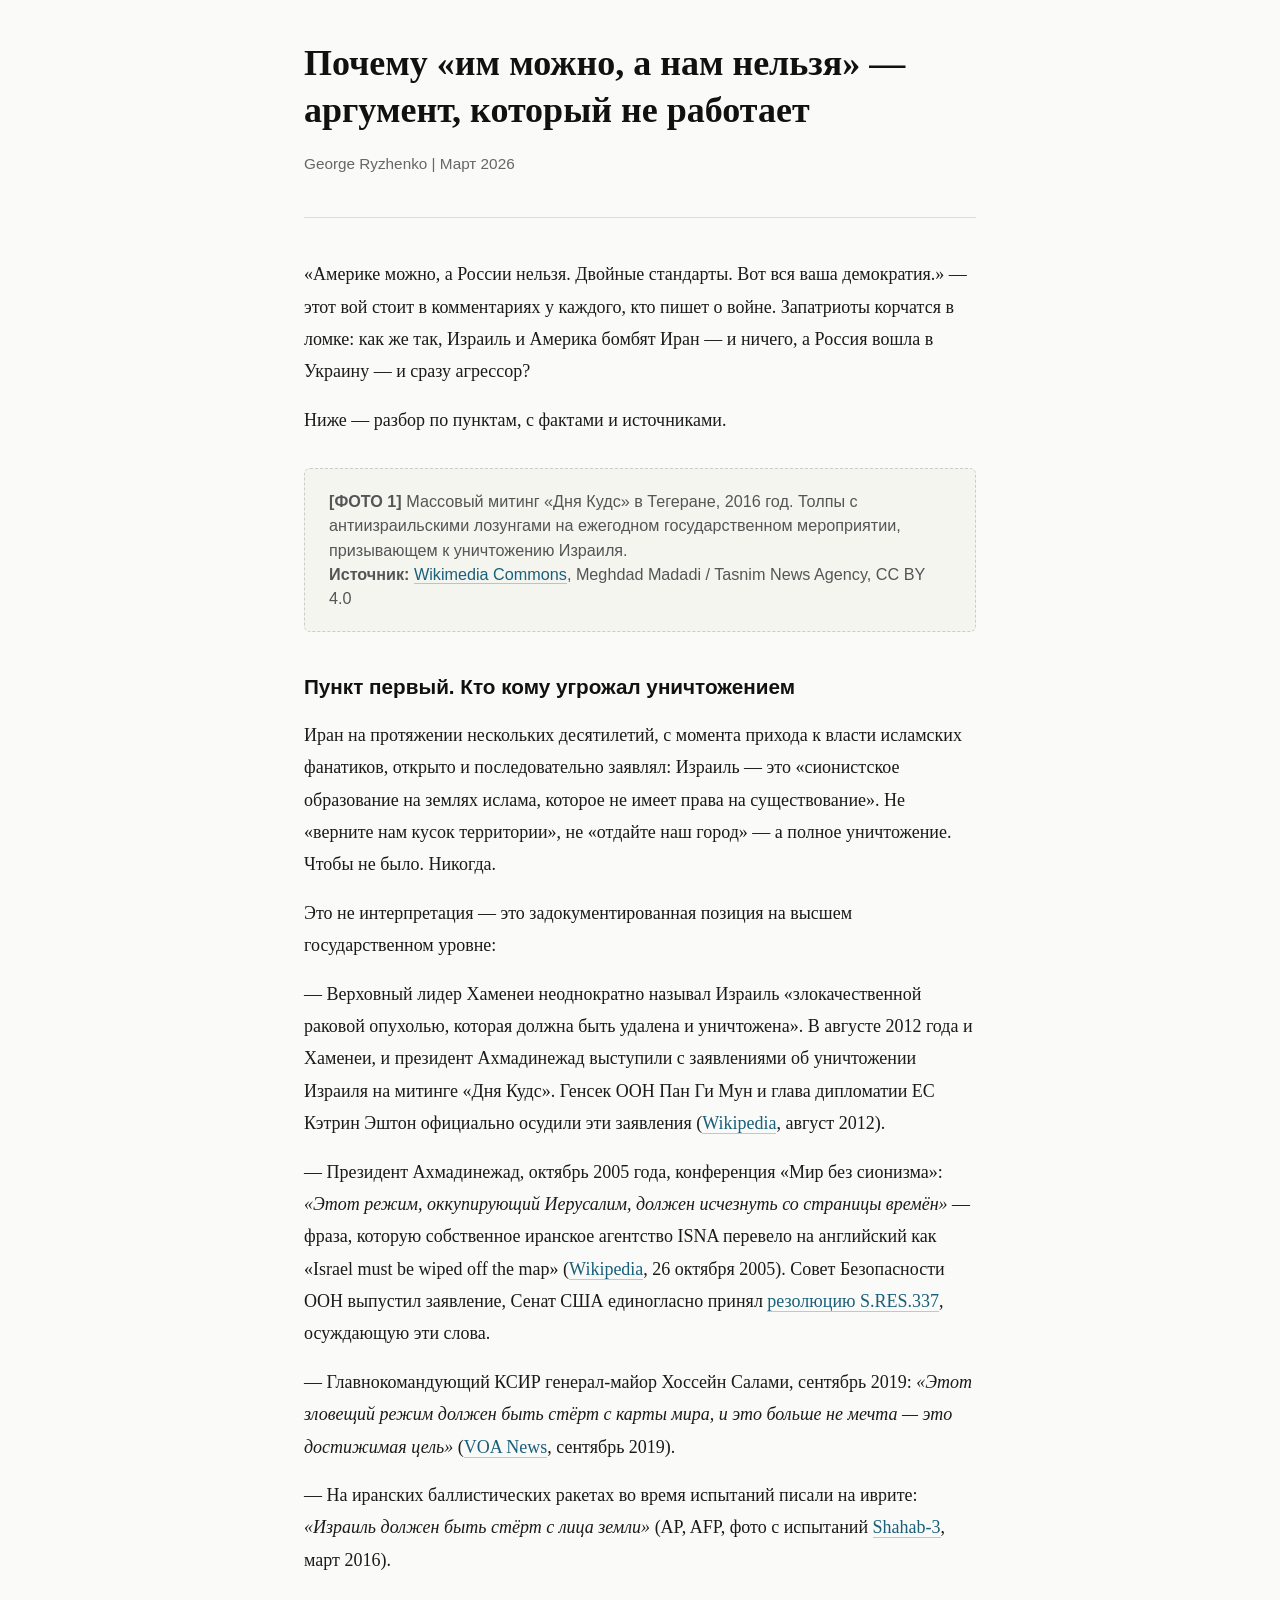
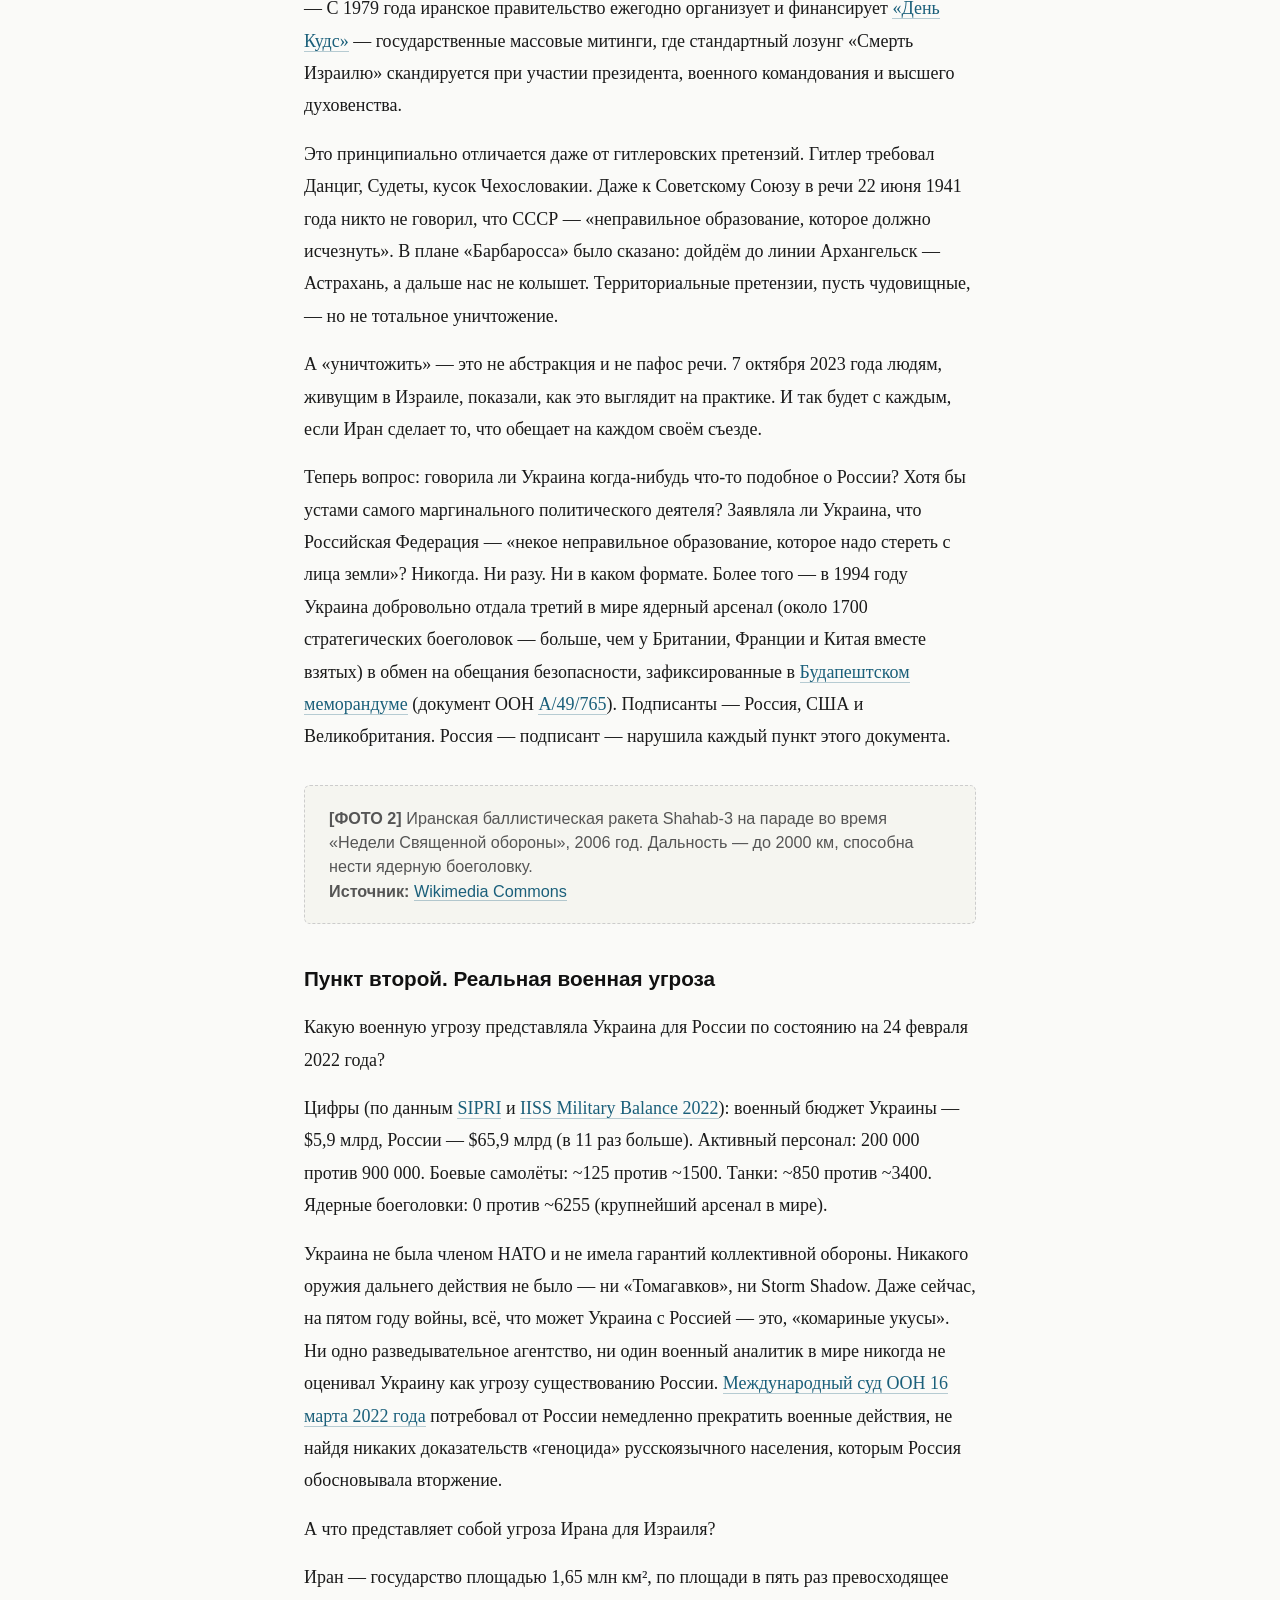
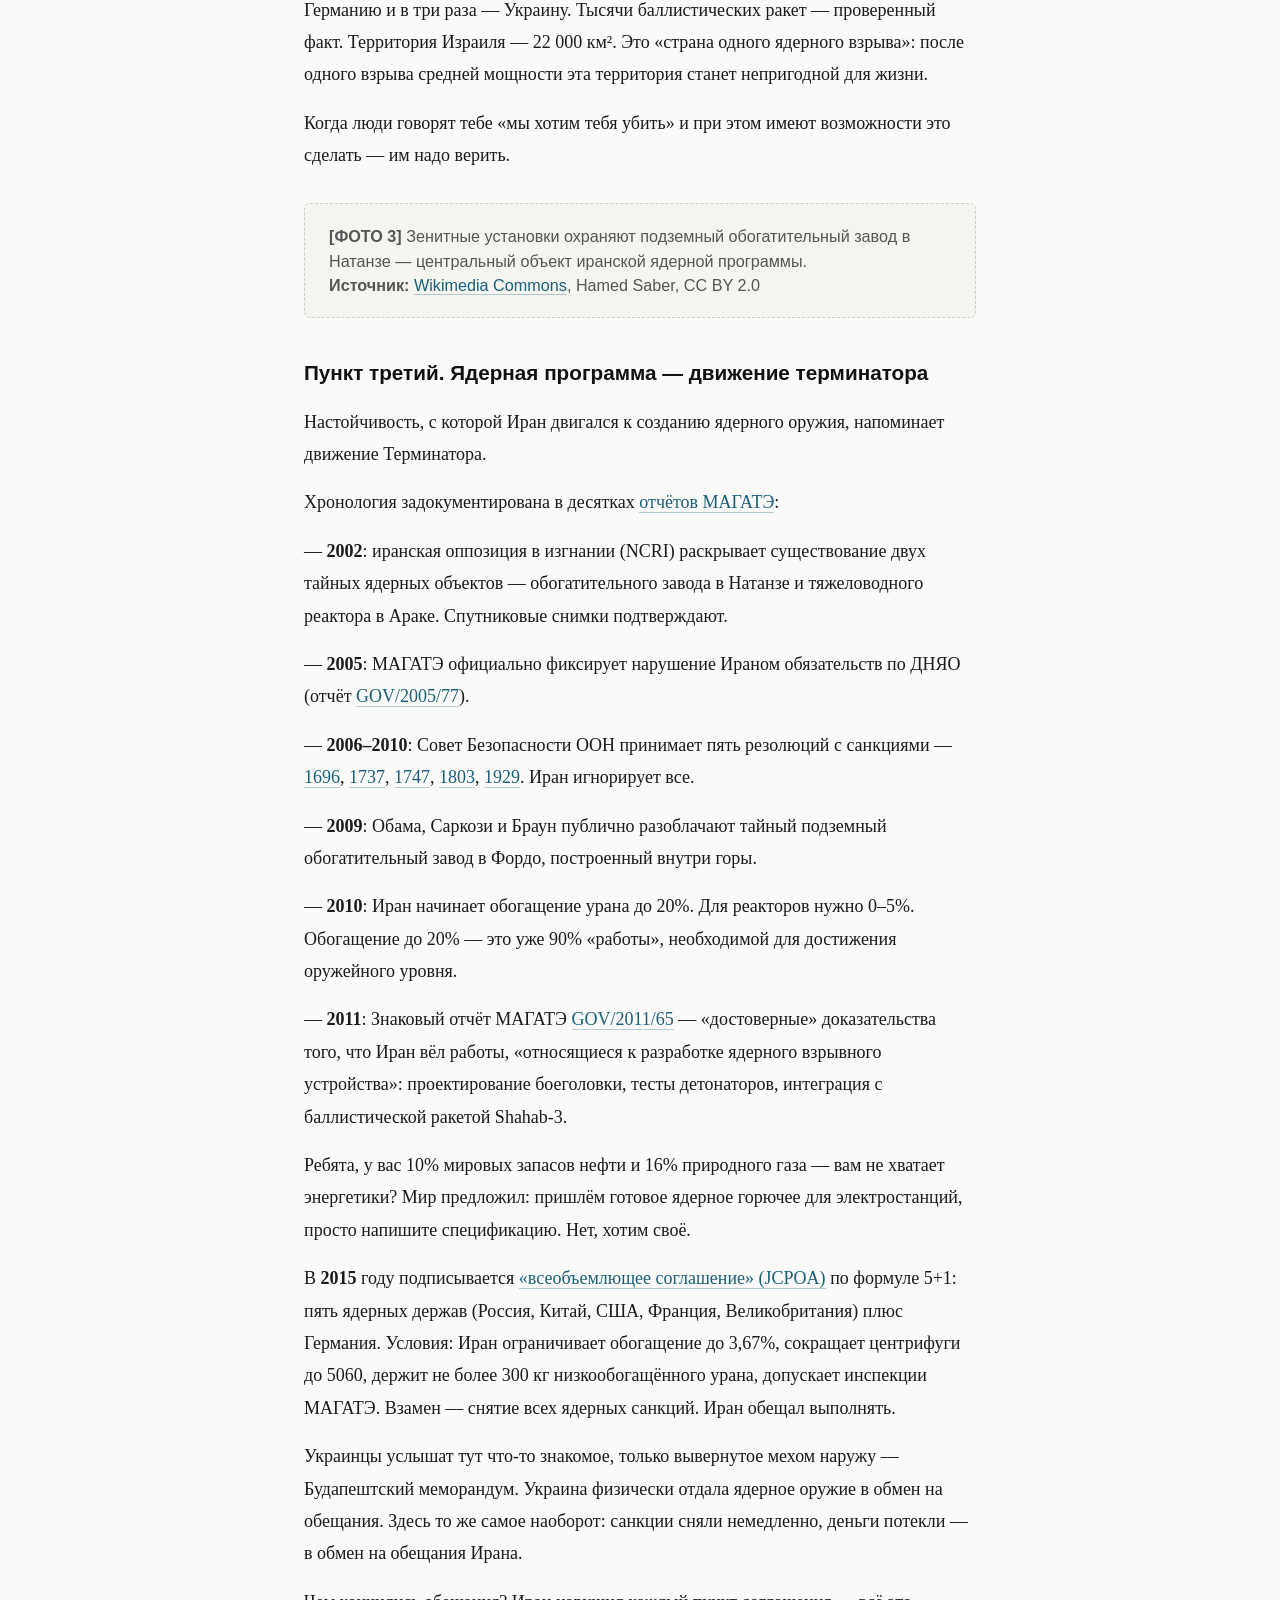
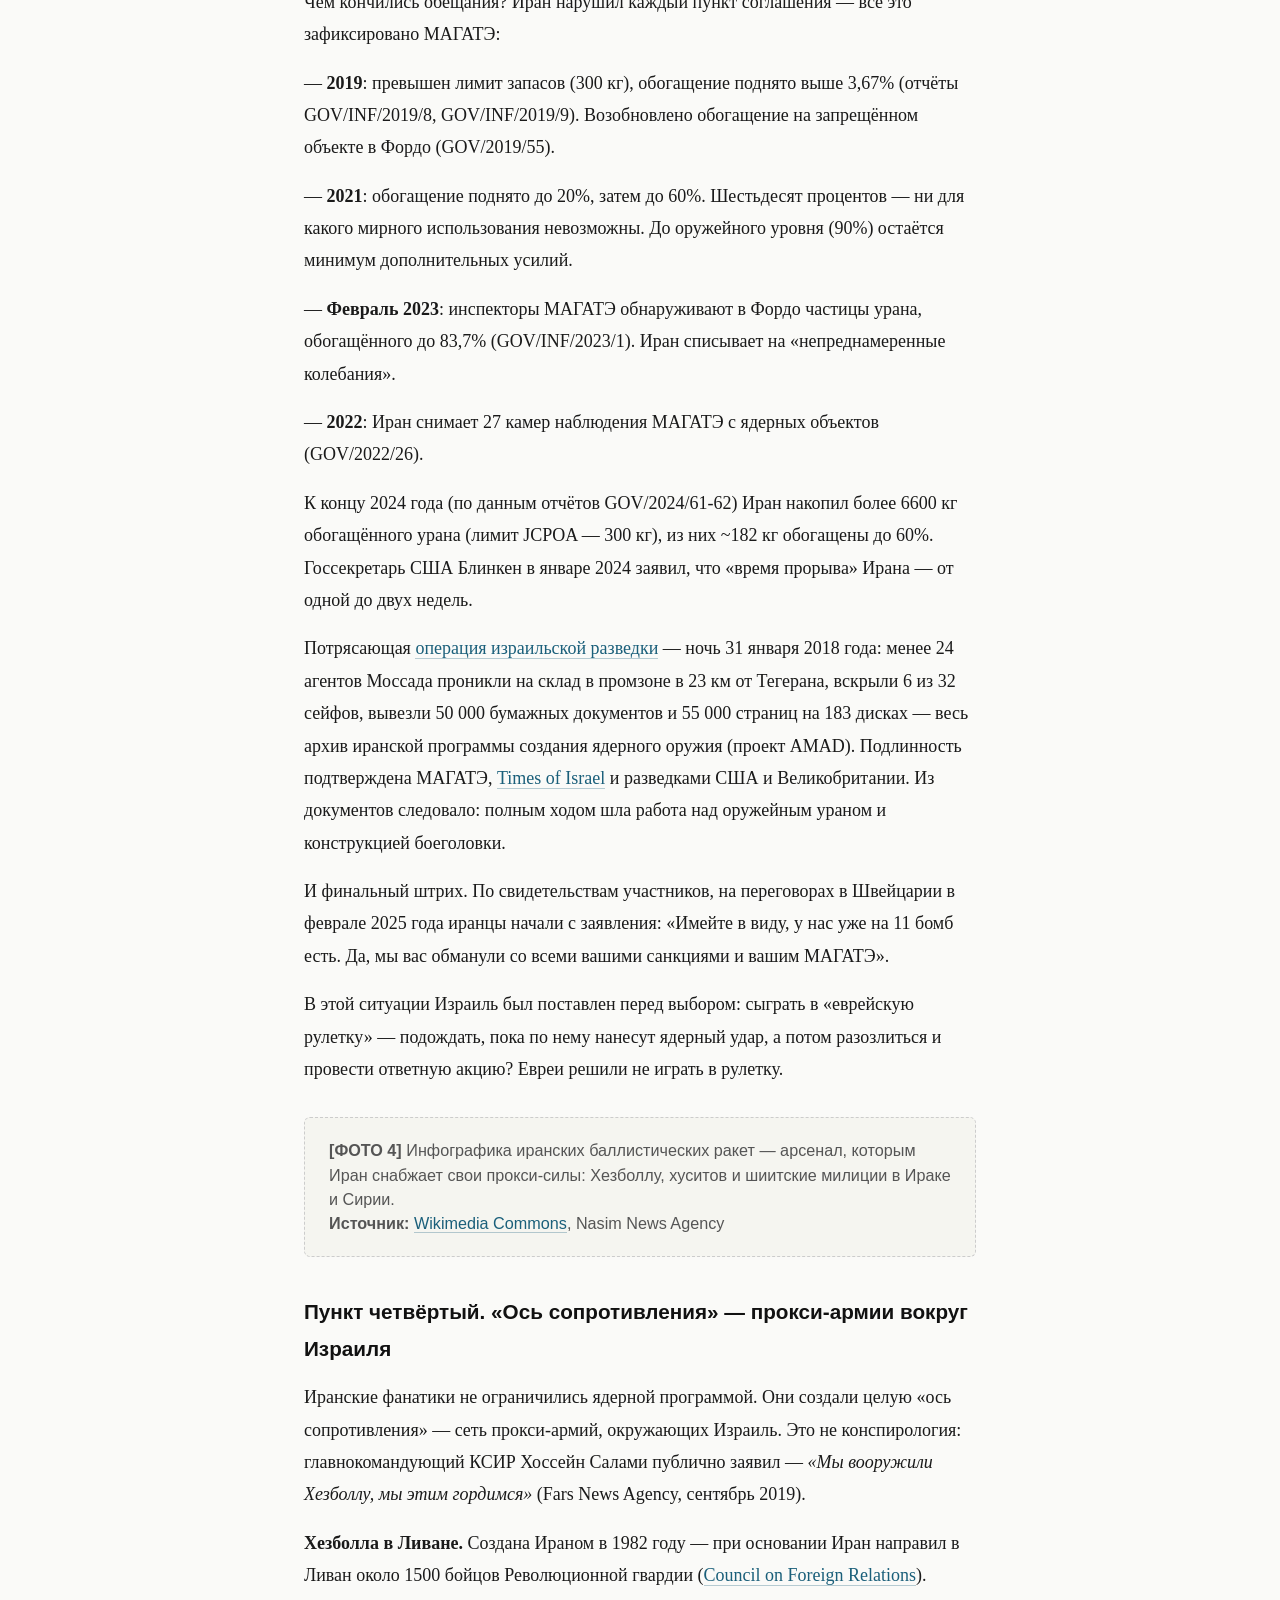
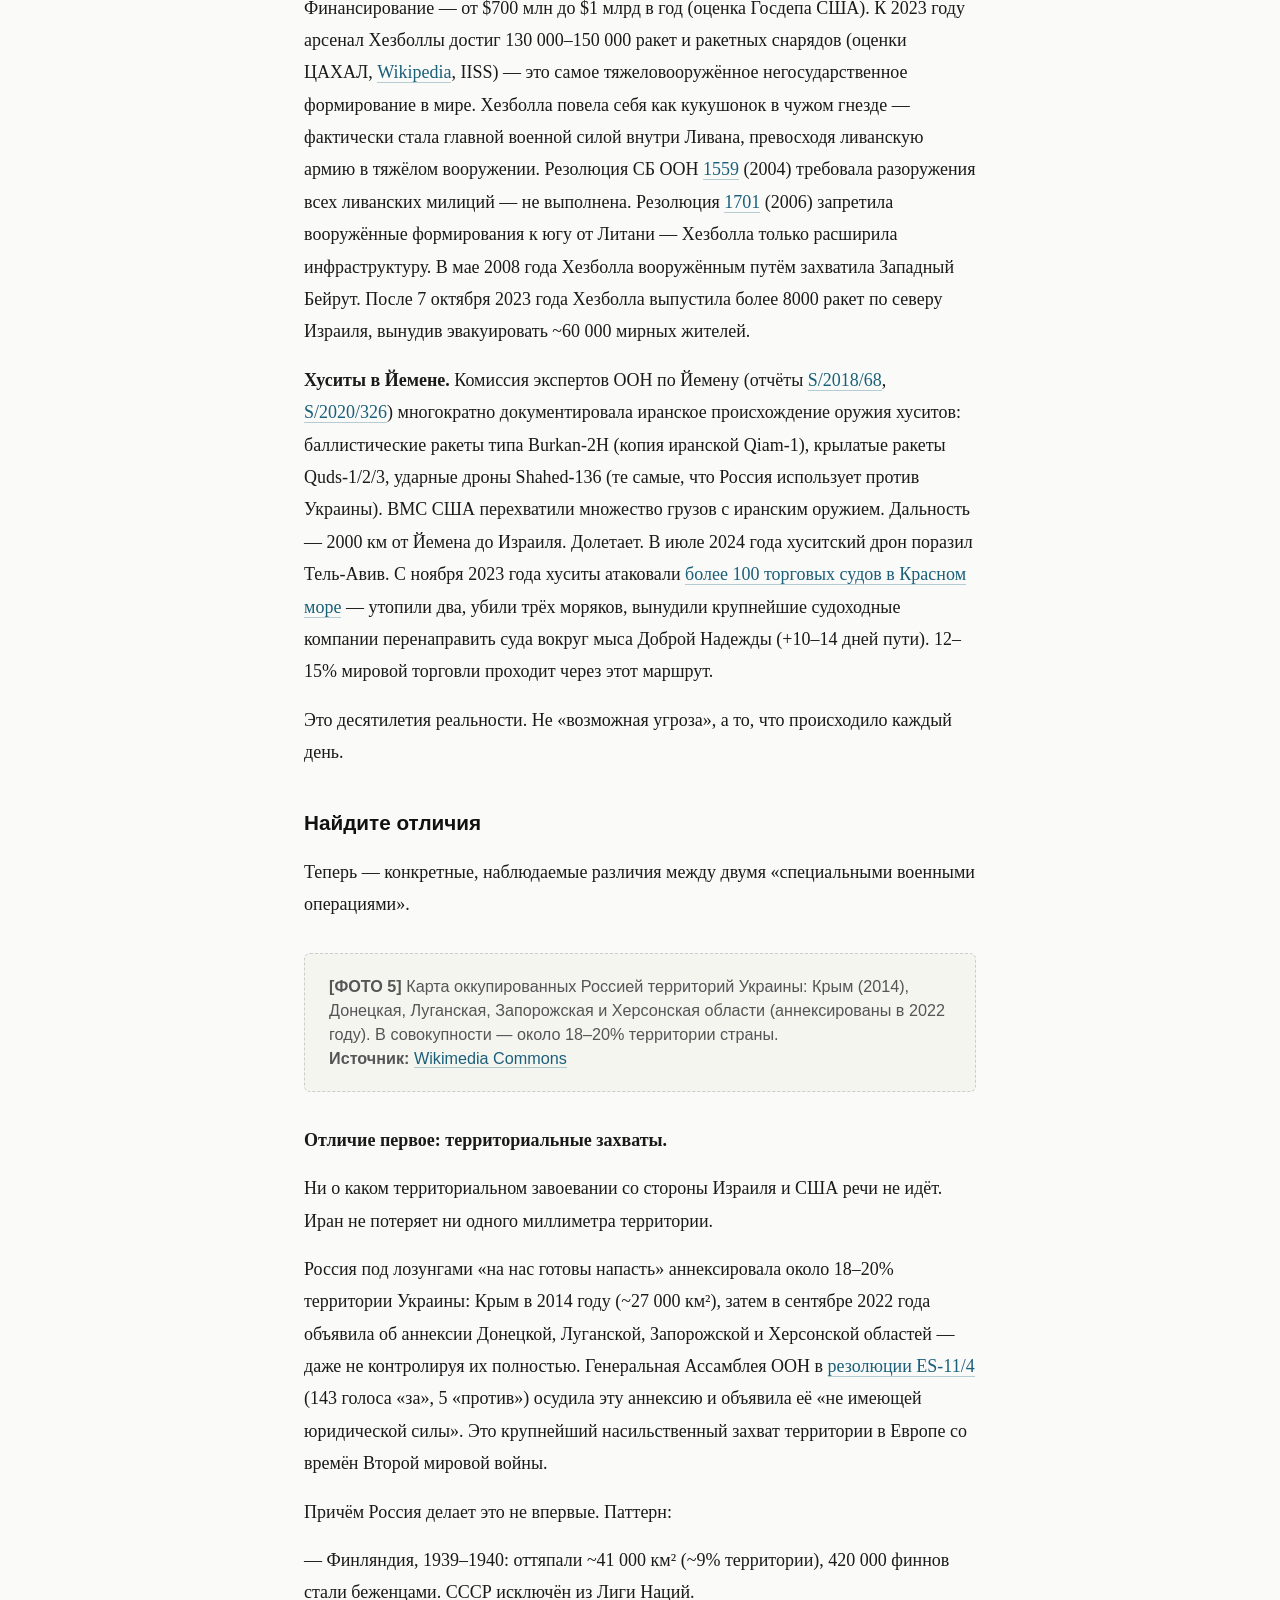
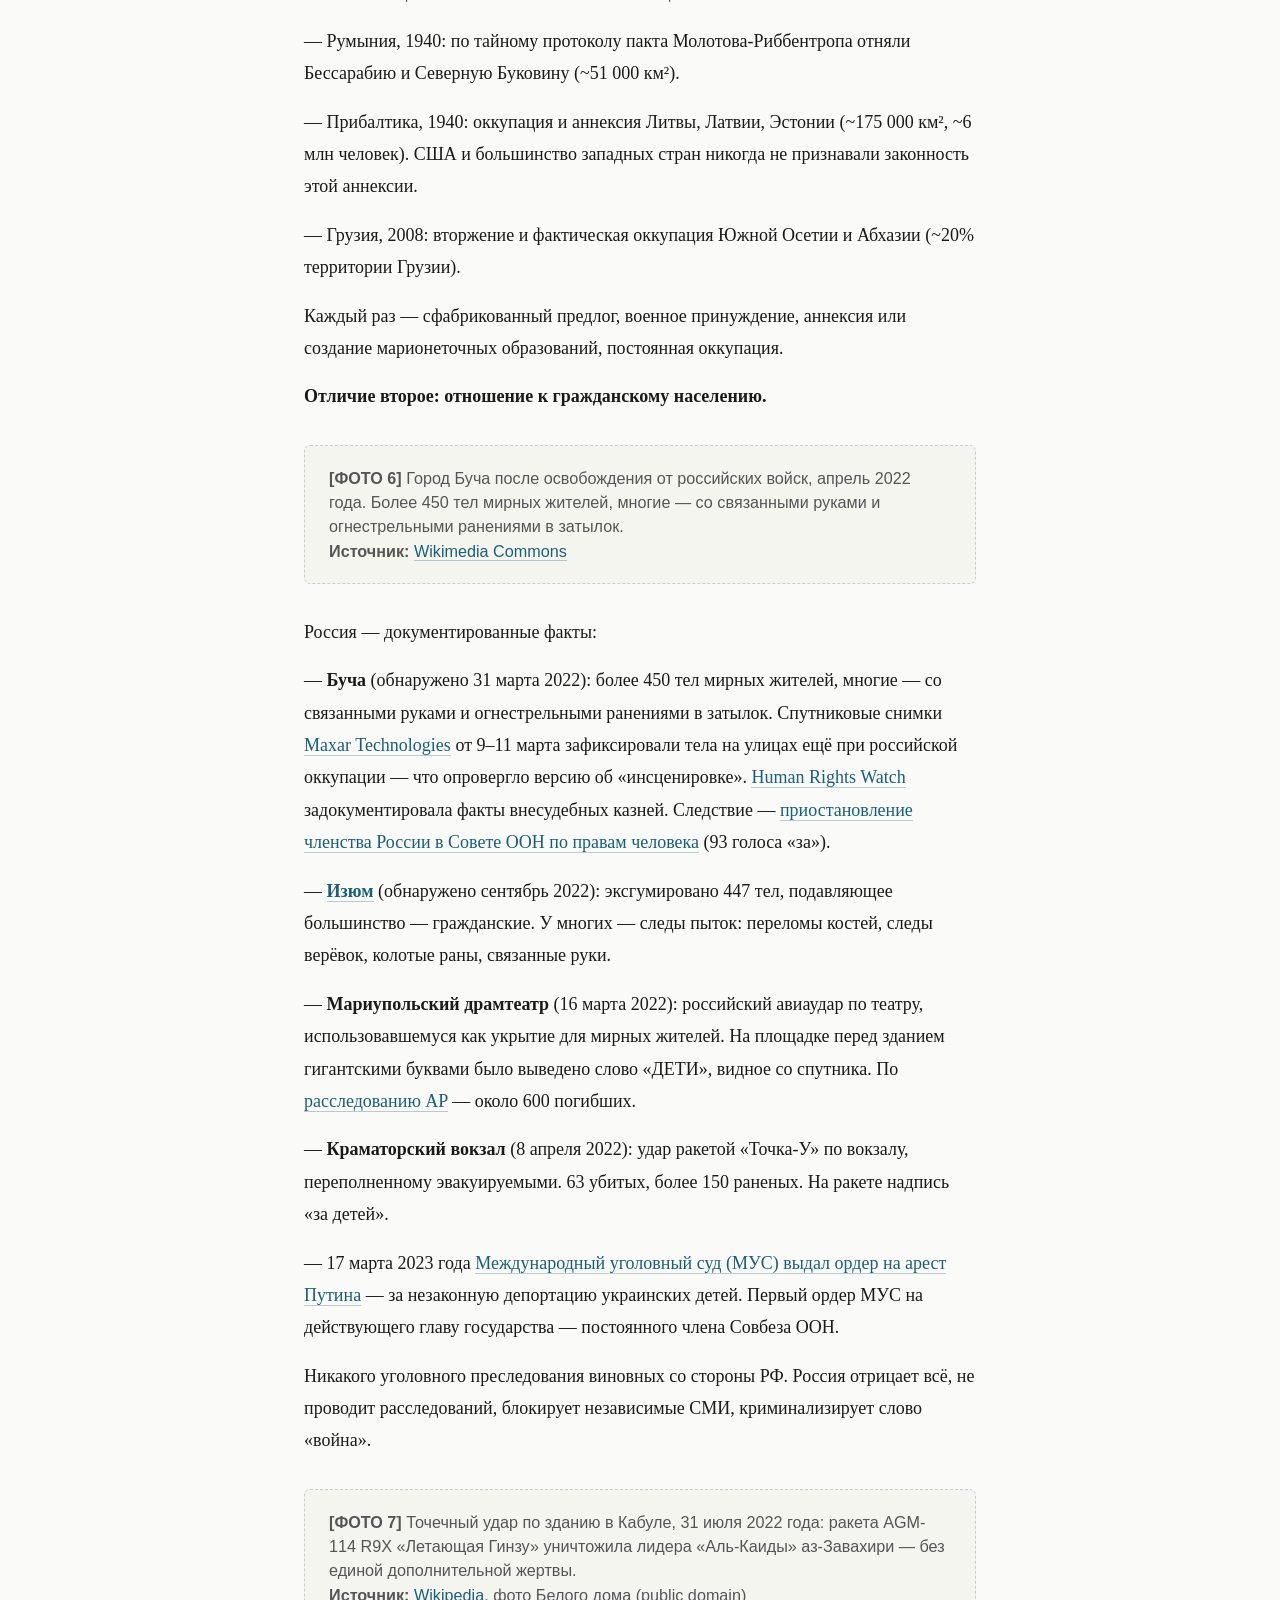
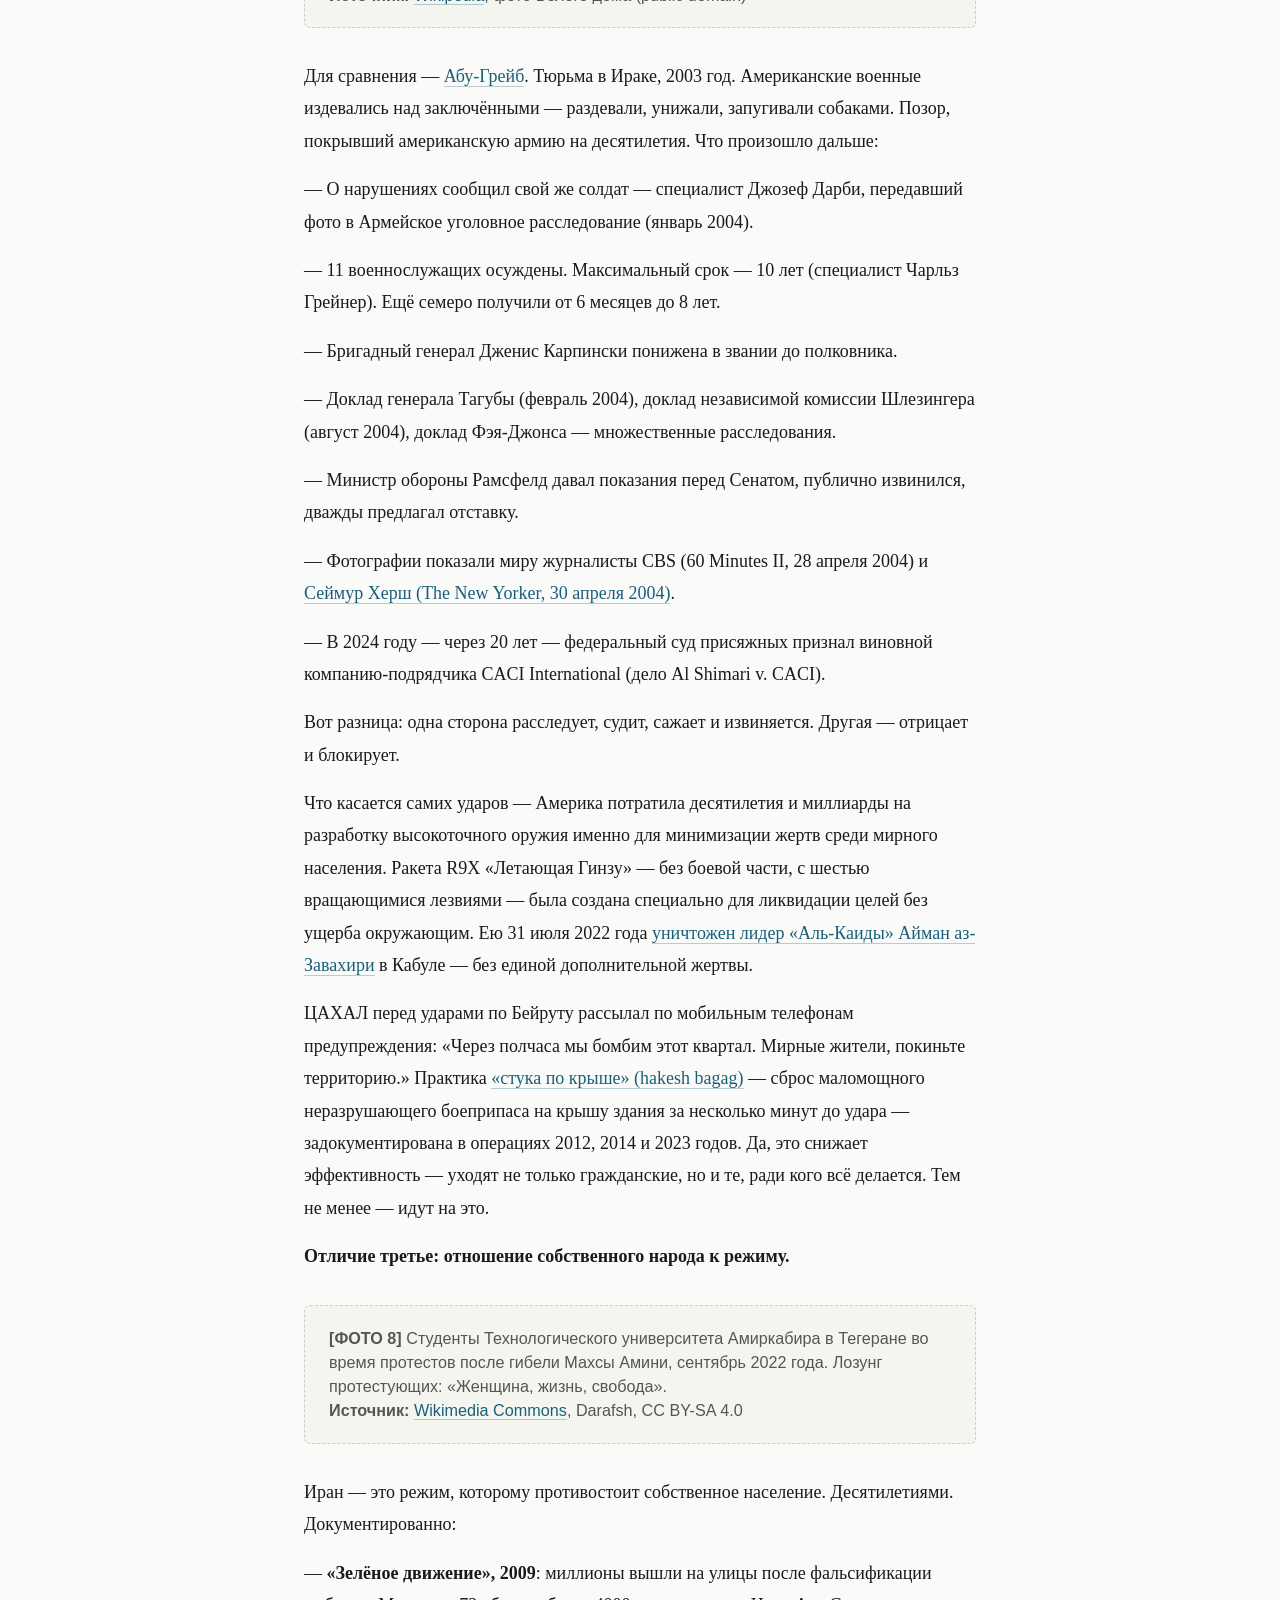
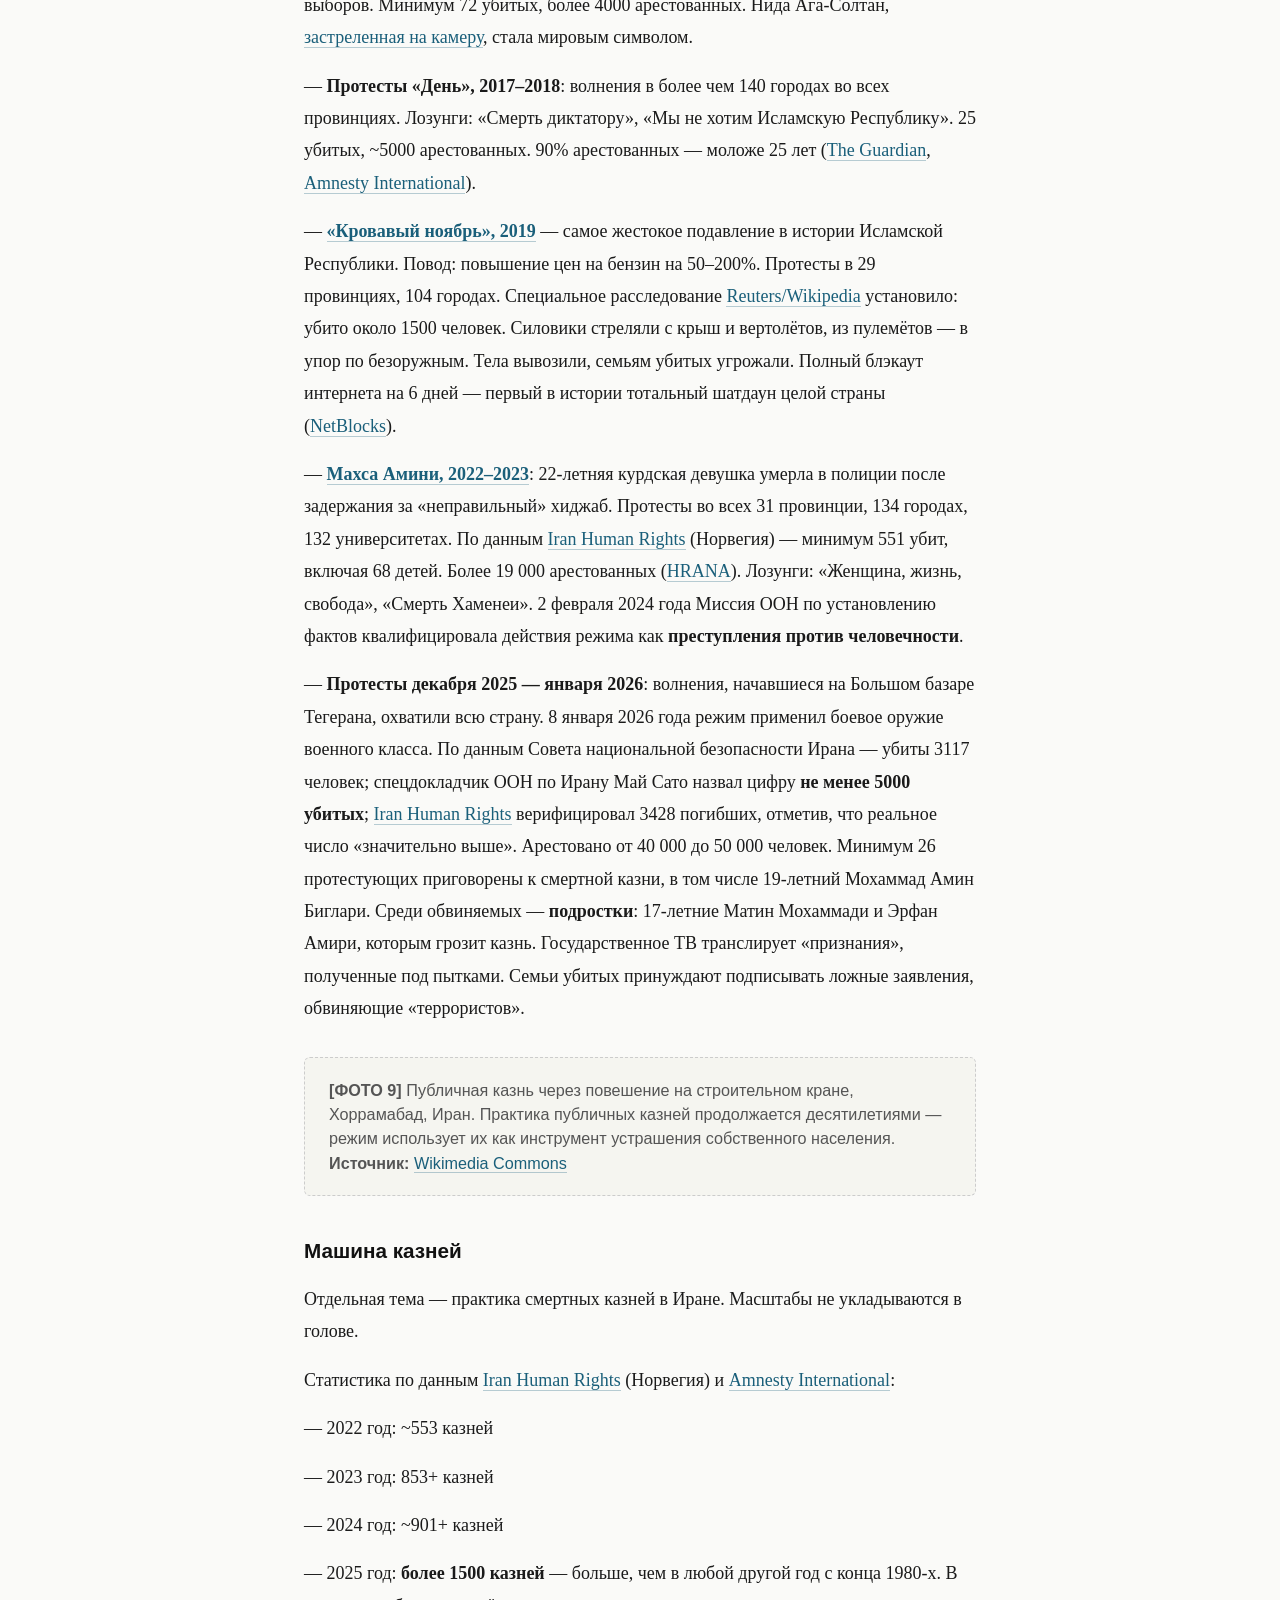
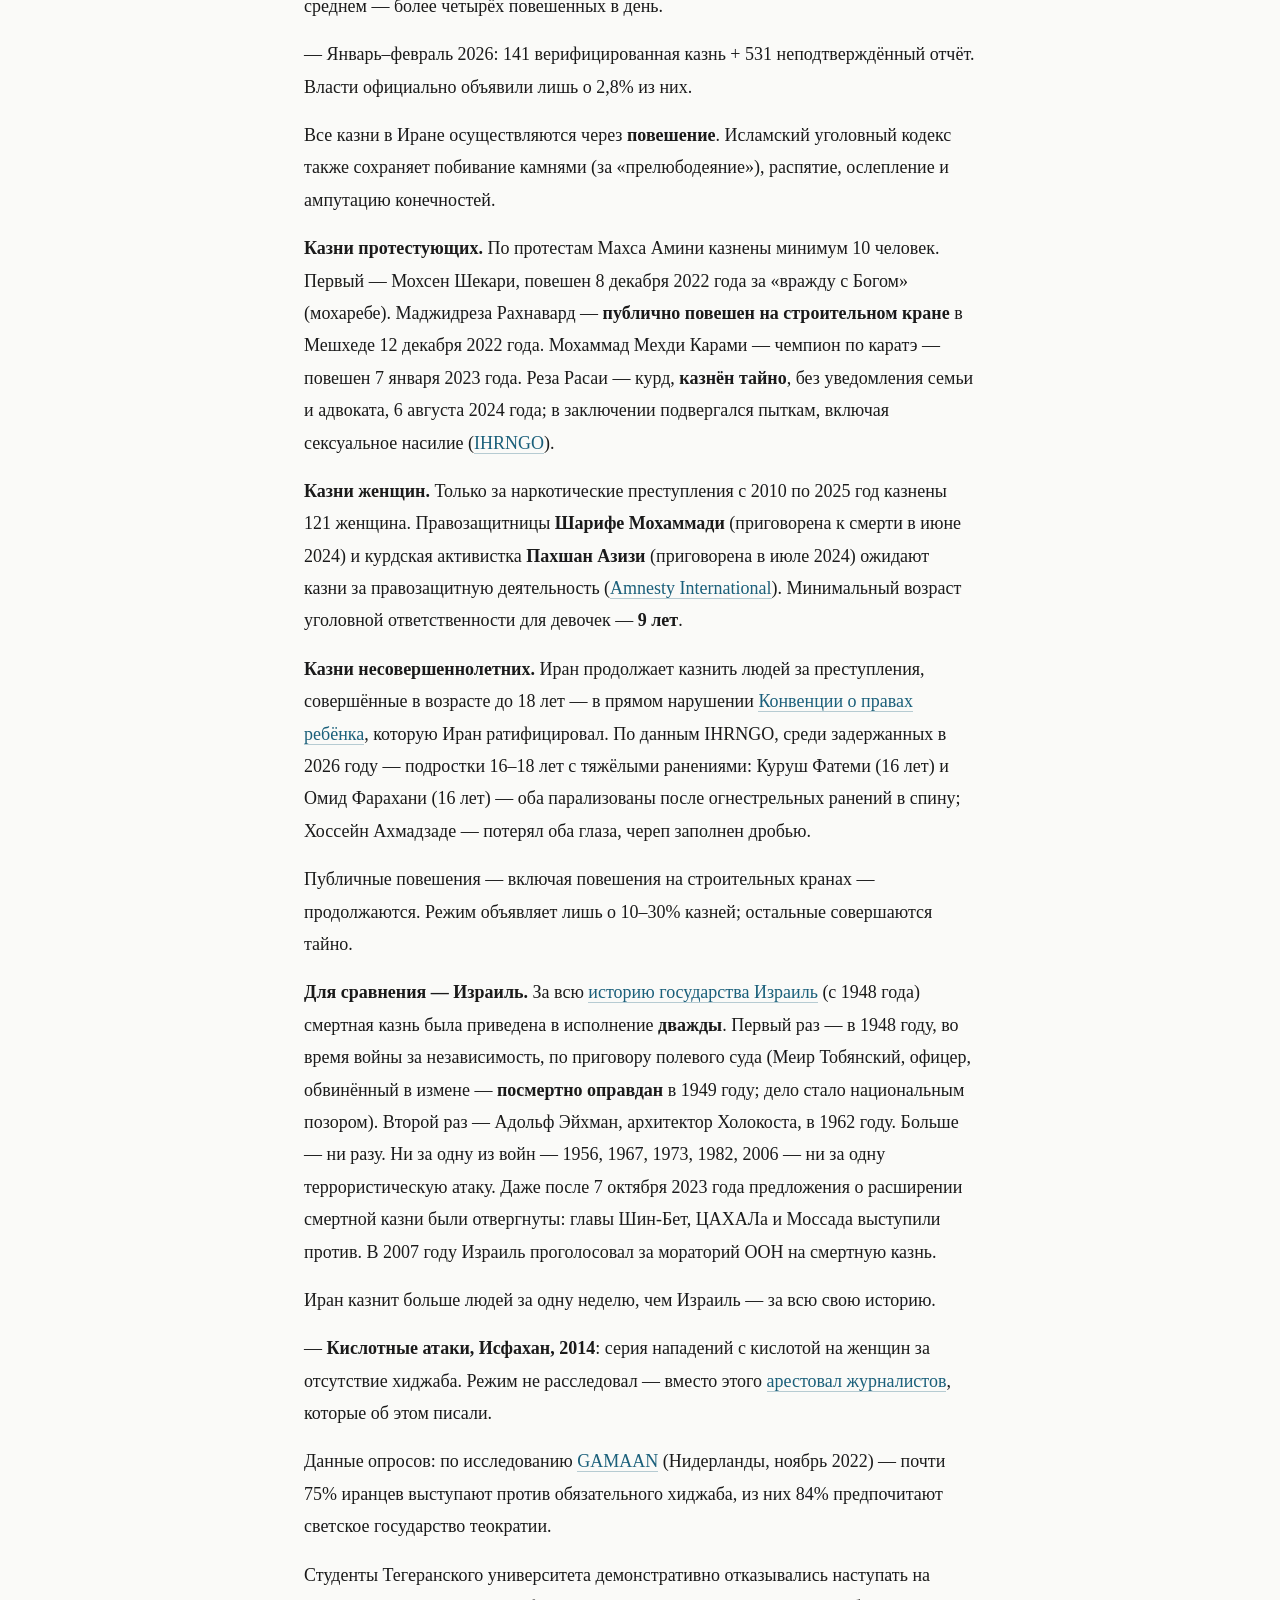
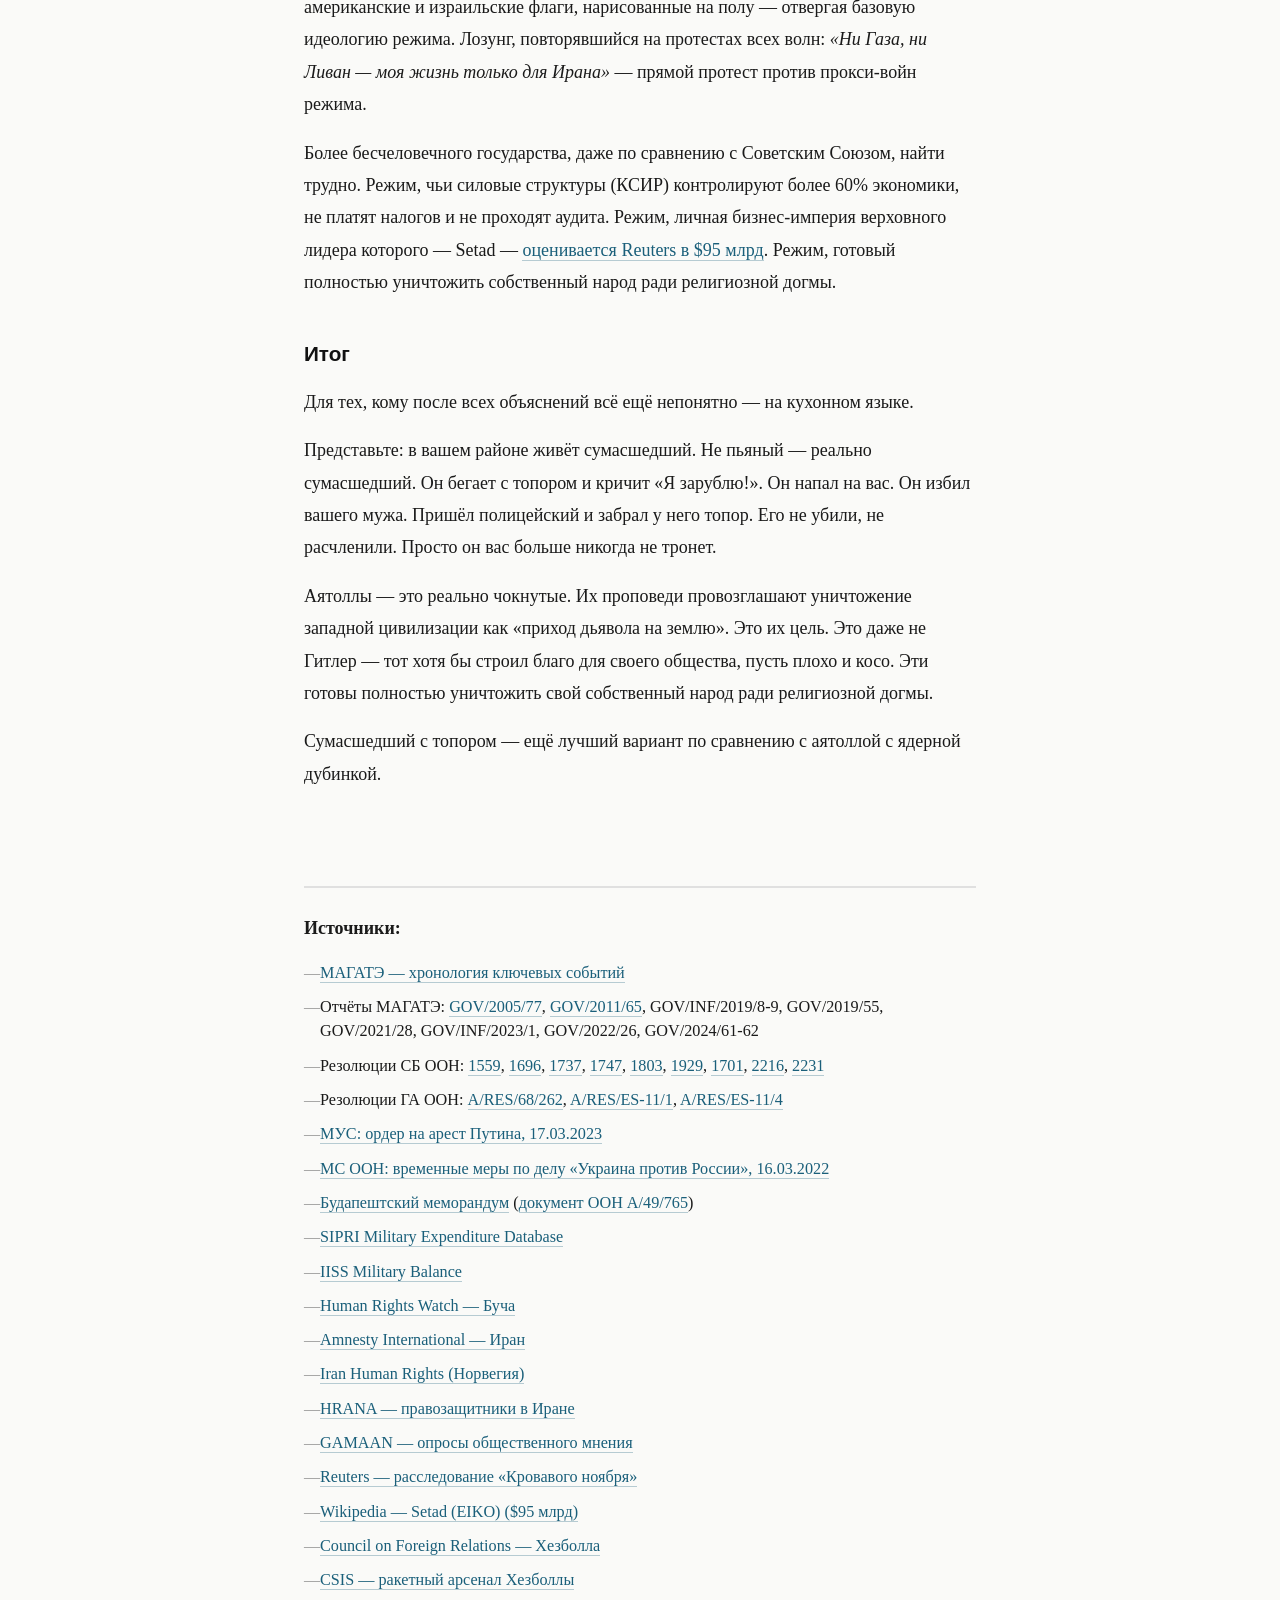
==== commit f8168ef2: "fix: remove all Solonin references" ====
--- a/pochemu-im-mozhno/index.html
+++ b/pochemu-im-mozhno/index.html
@@ -4,7 +4,7 @@
   <meta charset="utf-8">
   <meta name="viewport" content="width=device-width, initial-scale=1.0">
   <meta property="og:title" content="Почему «им можно, а нам нельзя» — аргумент, который не работает">
-  <meta property="og:description" content="Историк Марк Солонин разобрал по пунктам, почему сравнение действий Израиля и США с российским вторжением в Украину — это ложная эквивалентность.">
+  <meta property="og:description" content="Почему сравнение действий Израиля и США с российским вторжением в Украину — это ложная эквивалентность. Факты, цифры, источники.">
   <meta property="og:type" content="article">
   <title>Почему «им можно, а нам нельзя» — аргумент, который не работает</title>
   <link rel="stylesheet" href="../style.css">
@@ -15,12 +15,12 @@
 
   <div class="article-header">
     <h1>Почему «им можно, а нам нельзя» — аргумент, который не работает</h1>
-    <p class="article-meta">George Ryzhenko | Март 2026 | По мотивам выступления Марка Солонина</p>
+    <p class="article-meta">George Ryzhenko | Март 2026</p>
   </div>
 
 <p>«Америке можно, а России нельзя. Двойные стандарты. Вот вся ваша демократия.» — этот вой стоит в комментариях у каждого, кто пишет о войне. Запатриоты корчатся в ломке: как же так, Израиль и Америка бомбят Иран — и ничего, а Россия вошла в Украину — и сразу агрессор?</p>
 
-<p>Историк Марк Солонин, бывший гражданин России, ныне гражданин Израиля, находившийся в начале российского вторжения — в Украине, а в начале операции против Ирана — в Израиле, разобрал этот вопрос по пунктам. Ниже — его аргументация, дополненная фактами и источниками.</p>
+<p>Ниже — разбор по пунктам, с фактами и источниками.</p>
 
 <p class="photo-placeholder"><strong>[ФОТО 1]</strong> Массовый митинг «Дня Кудс» в Тегеране, 2016 год. Толпы с антиизраильскими лозунгами на ежегодном государственном мероприятии, призывающем к уничтожению Израиля.<br><strong>Источник:</strong> <a href="https://commons.wikimedia.org/wiki/File:2016_Quds_International_Day_in_Tehran.jpg">Wikimedia Commons</a>, Meghdad Madadi / Tasnim News Agency, CC BY 4.0</p>
 
@@ -54,11 +54,11 @@
 
 <p>Цифры (по данным <a href="https://www.sipri.org/databases/milex">SIPRI</a> и <a href="https://www.iiss.org/publications/the-military-balance">IISS Military Balance 2022</a>): военный бюджет Украины — $5,9 млрд, России — $65,9 млрд (в 11 раз больше). Активный персонал: 200 000 против 900 000. Боевые самолёты: ~125 против ~1500. Танки: ~850 против ~3400. Ядерные боеголовки: 0 против ~6255 (крупнейший арсенал в мире).</p>
 
-<p>Украина не была членом НАТО и не имела гарантий коллективной обороны. Никакого оружия дальнего действия не было — ни «Томагавков», ни Storm Shadow. Даже сейчас, на пятом году войны, всё, что может Украина с Россией — это, по выражению Солонина, «комариные укусы». Ни одно разведывательное агентство, ни один военный аналитик в мире никогда не оценивал Украину как угрозу существованию России. <a href="https://www.icj-cij.org/case/182">Международный суд ООН 16 марта 2022 года</a> потребовал от России немедленно прекратить военные действия, не найдя никаких доказательств «геноцида» русскоязычного населения, которым Россия обосновывала вторжение.</p>
+<p>Украина не была членом НАТО и не имела гарантий коллективной обороны. Никакого оружия дальнего действия не было — ни «Томагавков», ни Storm Shadow. Даже сейчас, на пятом году войны, всё, что может Украина с Россией — это, «комариные укусы». Ни одно разведывательное агентство, ни один военный аналитик в мире никогда не оценивал Украину как угрозу существованию России. <a href="https://www.icj-cij.org/case/182">Международный суд ООН 16 марта 2022 года</a> потребовал от России немедленно прекратить военные действия, не найдя никаких доказательств «геноцида» русскоязычного населения, которым Россия обосновывала вторжение.</p>
 
 <p>А что представляет собой угроза Ирана для Израиля?</p>
 
-<p>Иран — государство площадью 1,65 млн км², по площади в пять раз превосходящее Германию и в три раза — Украину. Тысячи баллистических ракет — проверенный факт. Территория Израиля — 22 000 км². Это, как говорит Солонин, «страна одного ядерного взрыва»: после одного взрыва средней мощности эта территория станет непригодной для жизни.</p>
+<p>Иран — государство площадью 1,65 млн км², по площади в пять раз превосходящее Германию и в три раза — Украину. Тысячи баллистических ракет — проверенный факт. Территория Израиля — 22 000 км². Это «страна одного ядерного взрыва»: после одного взрыва средней мощности эта территория станет непригодной для жизни.</p>
 
 <p>Когда люди говорят тебе «мы хотим тебя убить» и при этом имеют возможности это сделать — им надо верить.</p>
 
@@ -66,7 +66,7 @@
 
 <h4>Пункт третий. Ядерная программа — движение терминатора</h4>
 
-<p>Настойчивость, с которой Иран двигался к созданию ядерного оружия, напоминает, по словам Солонина, движение Терминатора.</p>
+<p>Настойчивость, с которой Иран двигался к созданию ядерного оружия, напоминает движение Терминатора.</p>
 
 <p>Хронология задокументирована в десятках <a href="https://www.iaea.org/newscenter/focus/iran/chronology-of-key-events">отчётов МАГАТЭ</a>:</p>
 
@@ -229,7 +229,7 @@
 
 <h4>Итог</h4>
 
-<p>Для тех, кому после всех объяснений всё ещё непонятно — на кухонном языке, как предлагает Солонин.</p>
+<p>Для тех, кому после всех объяснений всё ещё непонятно — на кухонном языке.</p>
 
 <p>Представьте: в вашем районе живёт сумасшедший. Не пьяный — реально сумасшедший. Он бегает с топором и кричит «Я зарублю!». Он напал на вас. Он избил вашего мужа. Пришёл полицейский и забрал у него топор. Его не убили, не расчленили. Просто он вас больше никогда не тронет.</p>
 
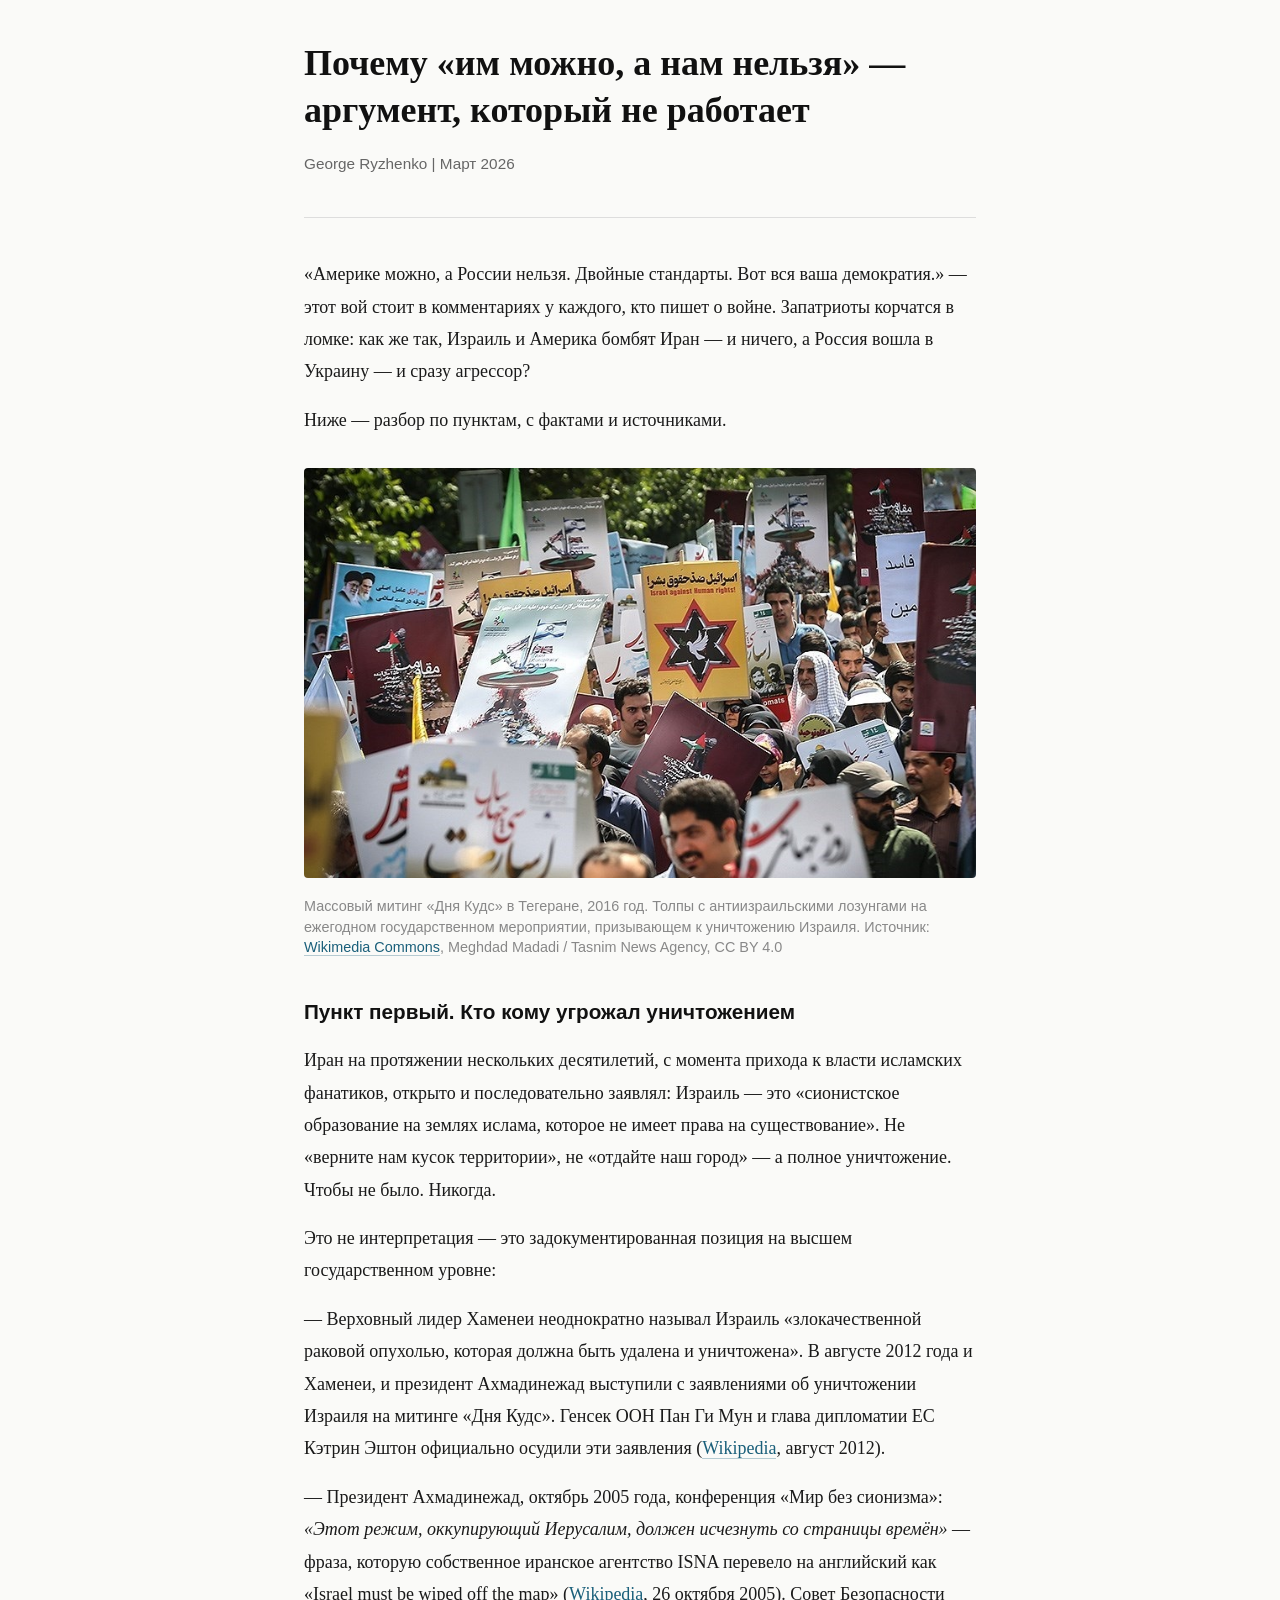
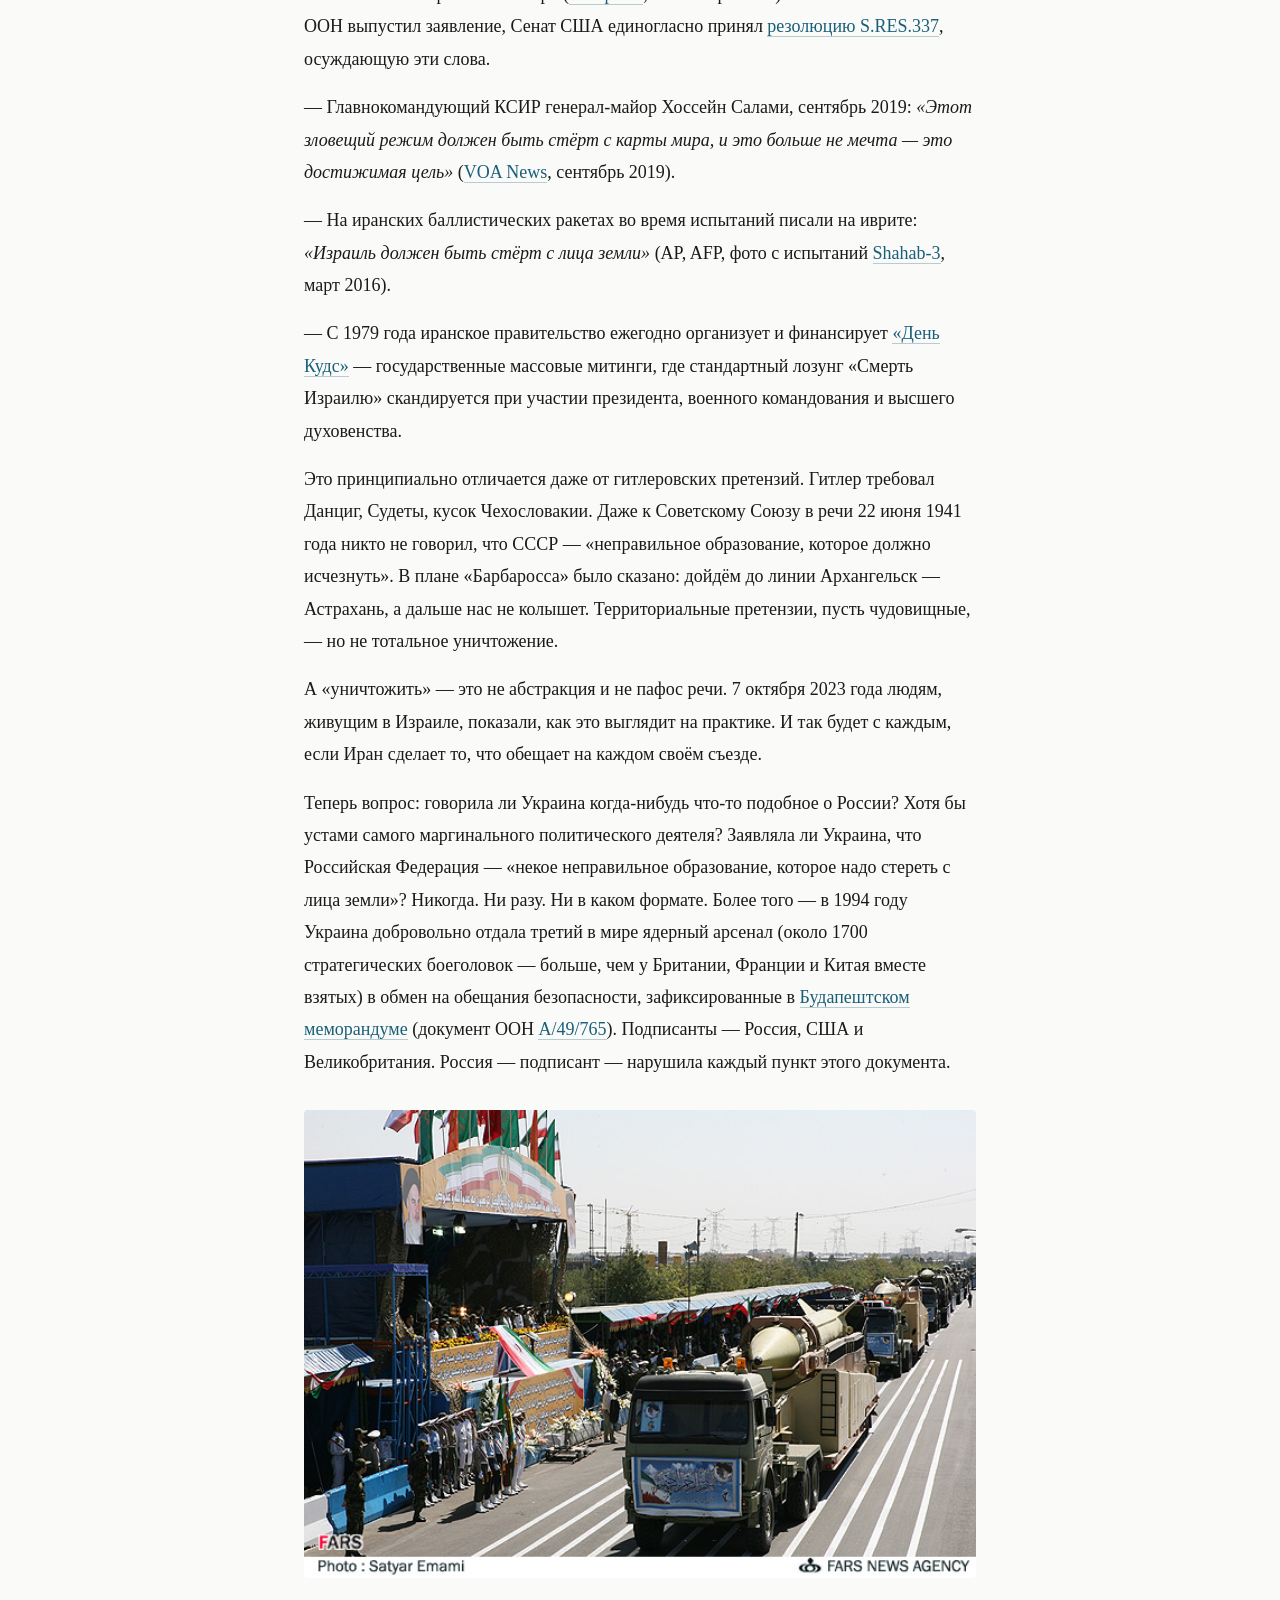
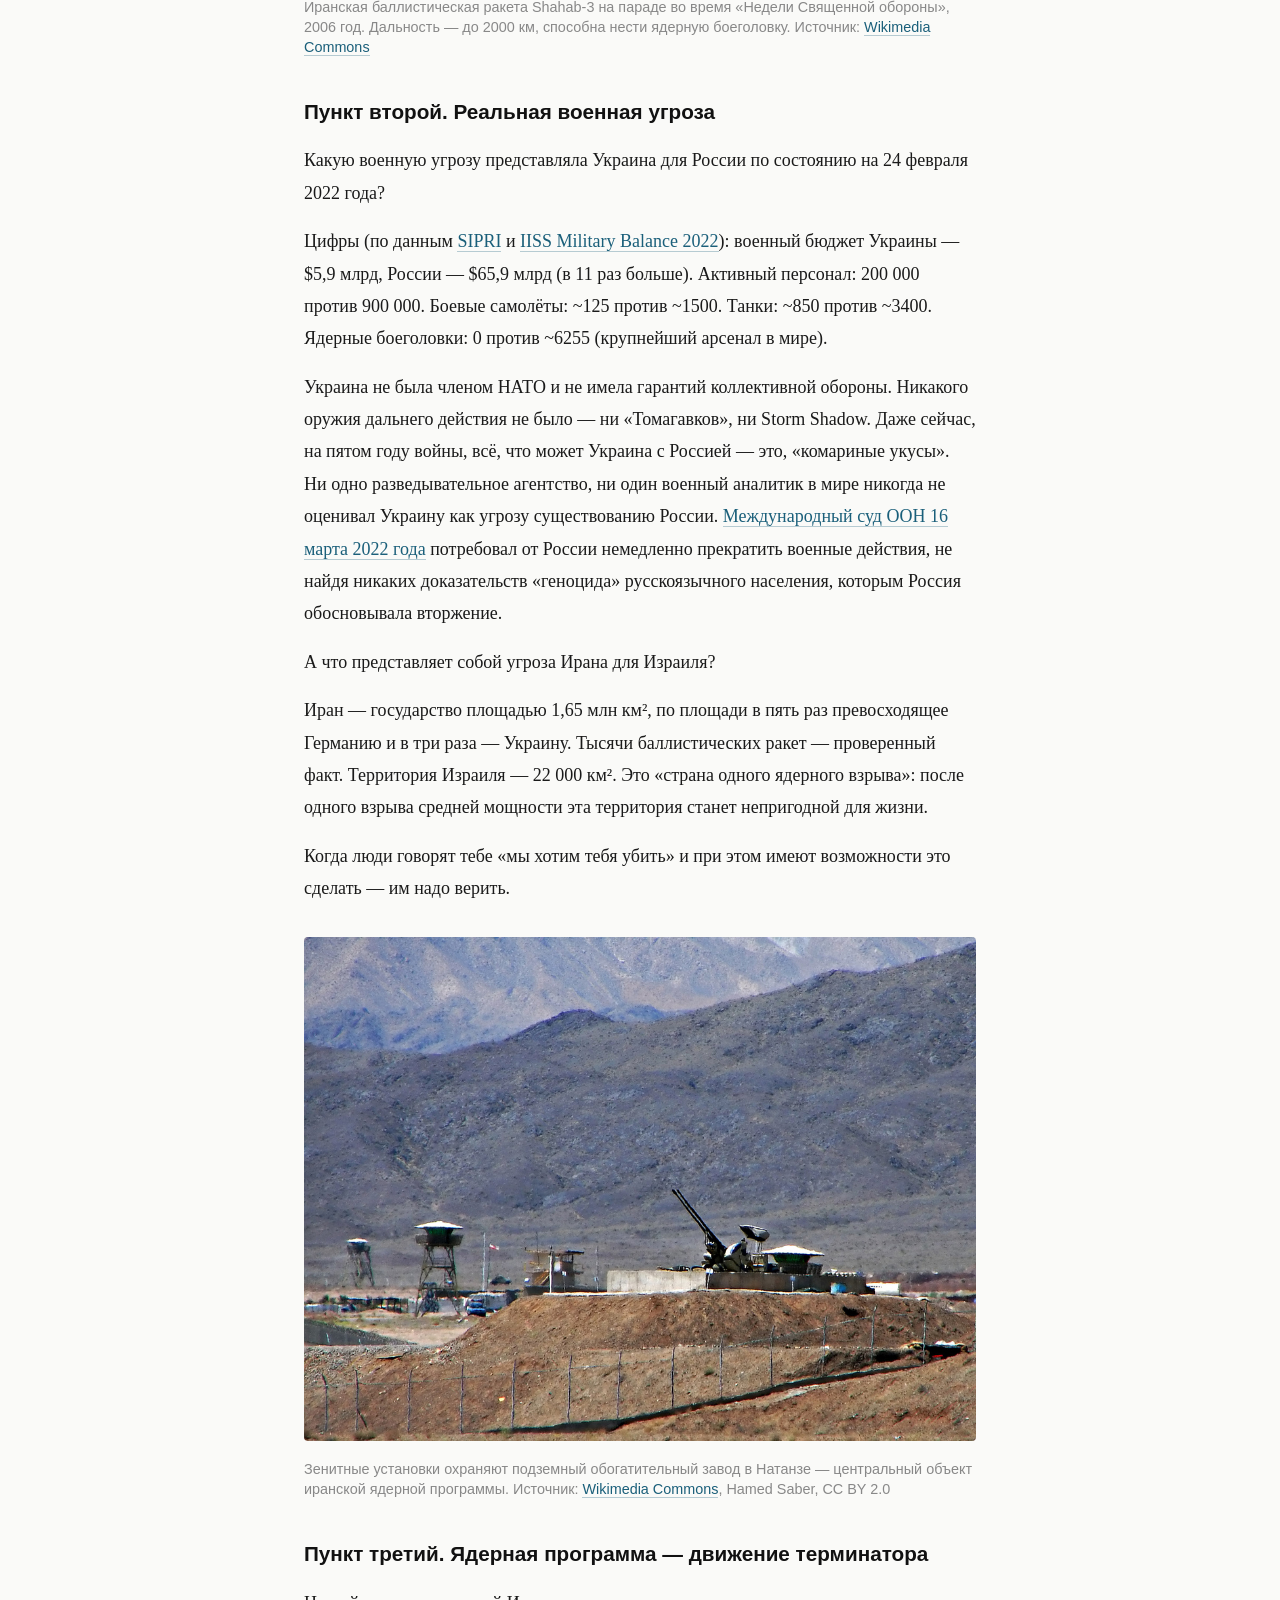
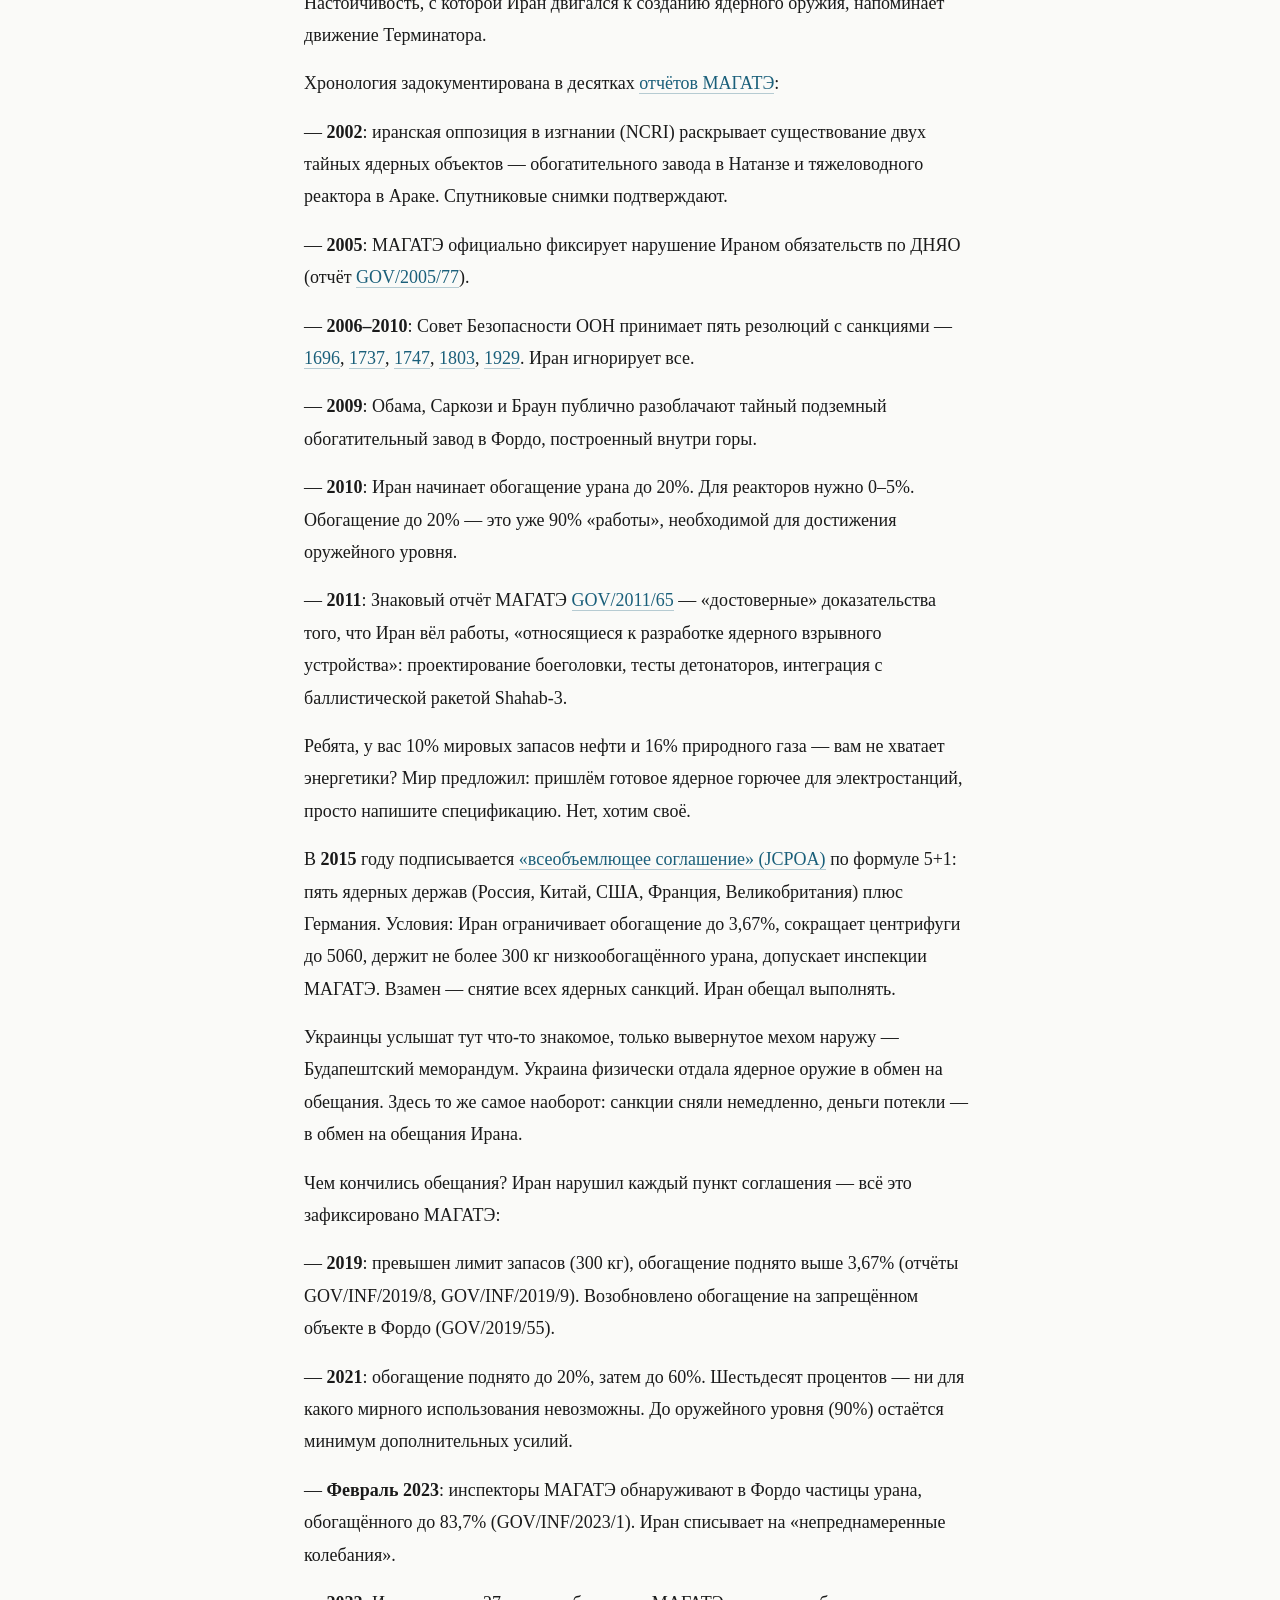
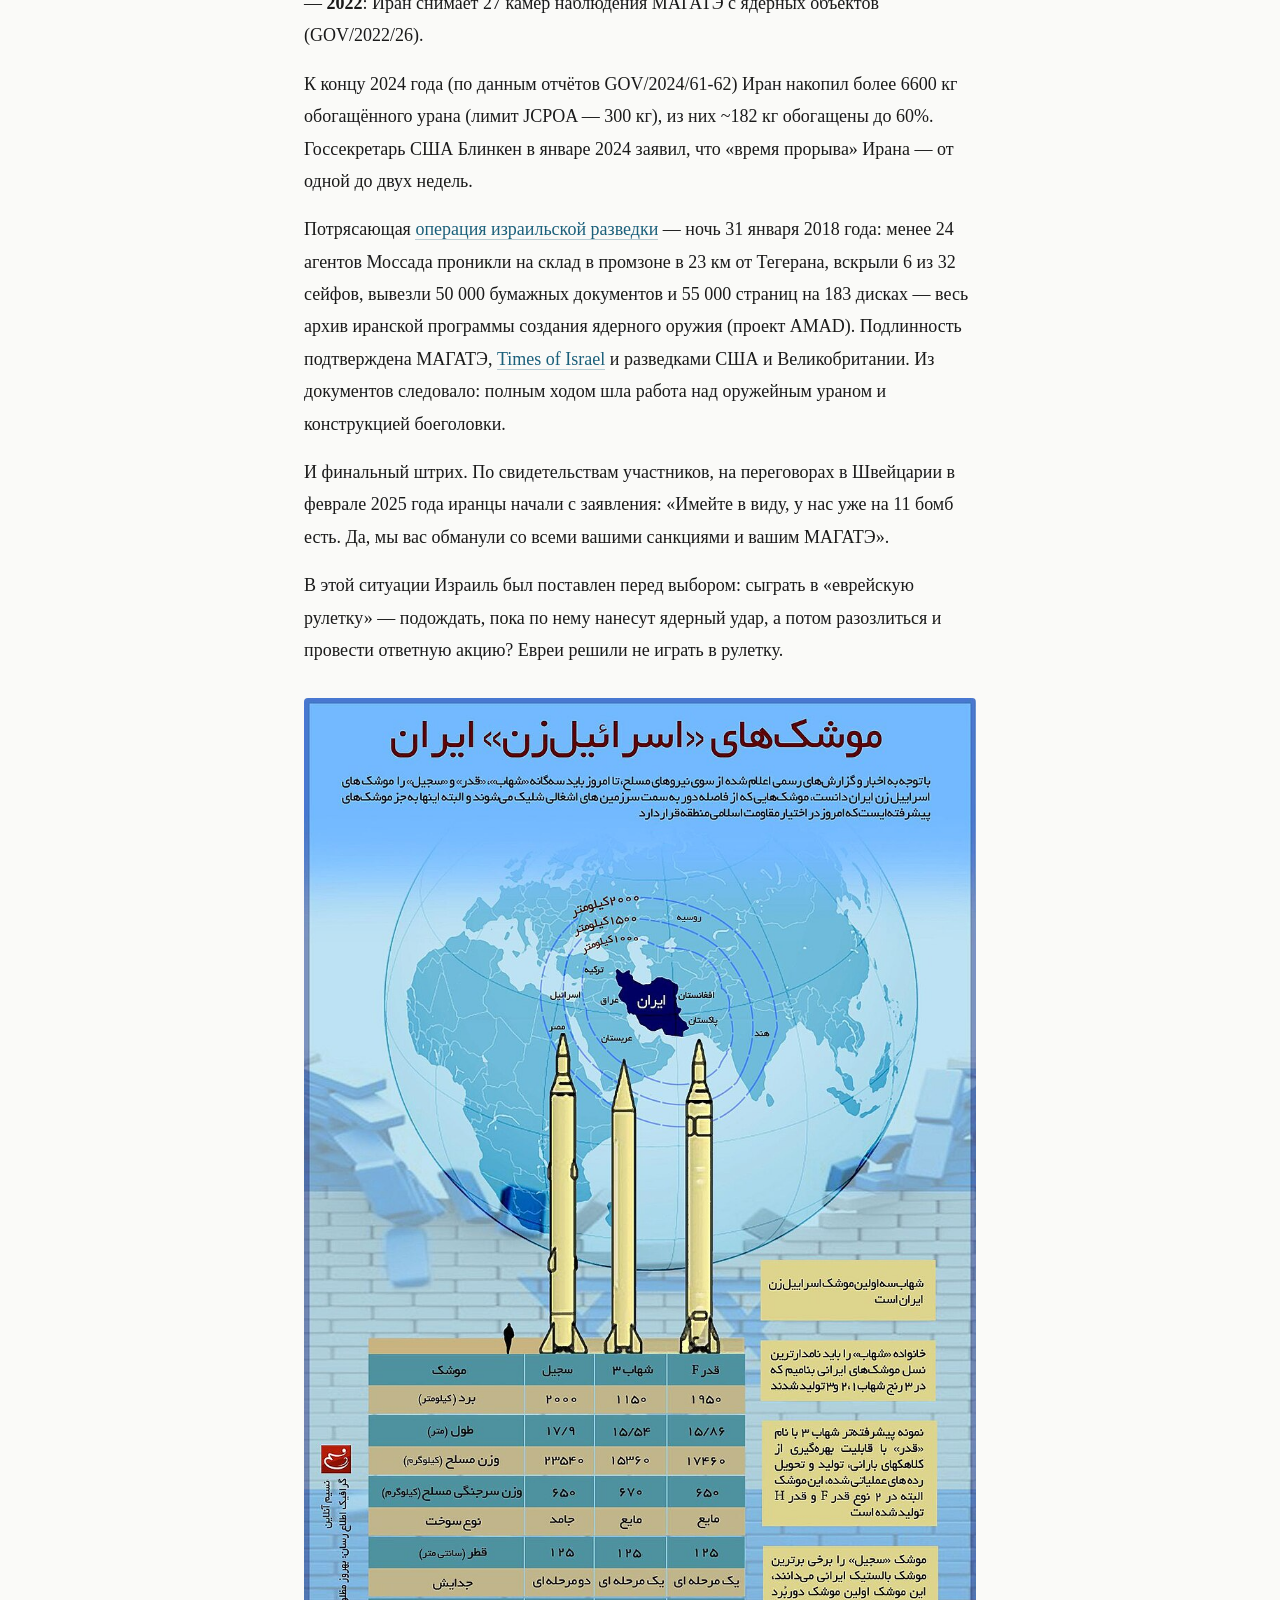
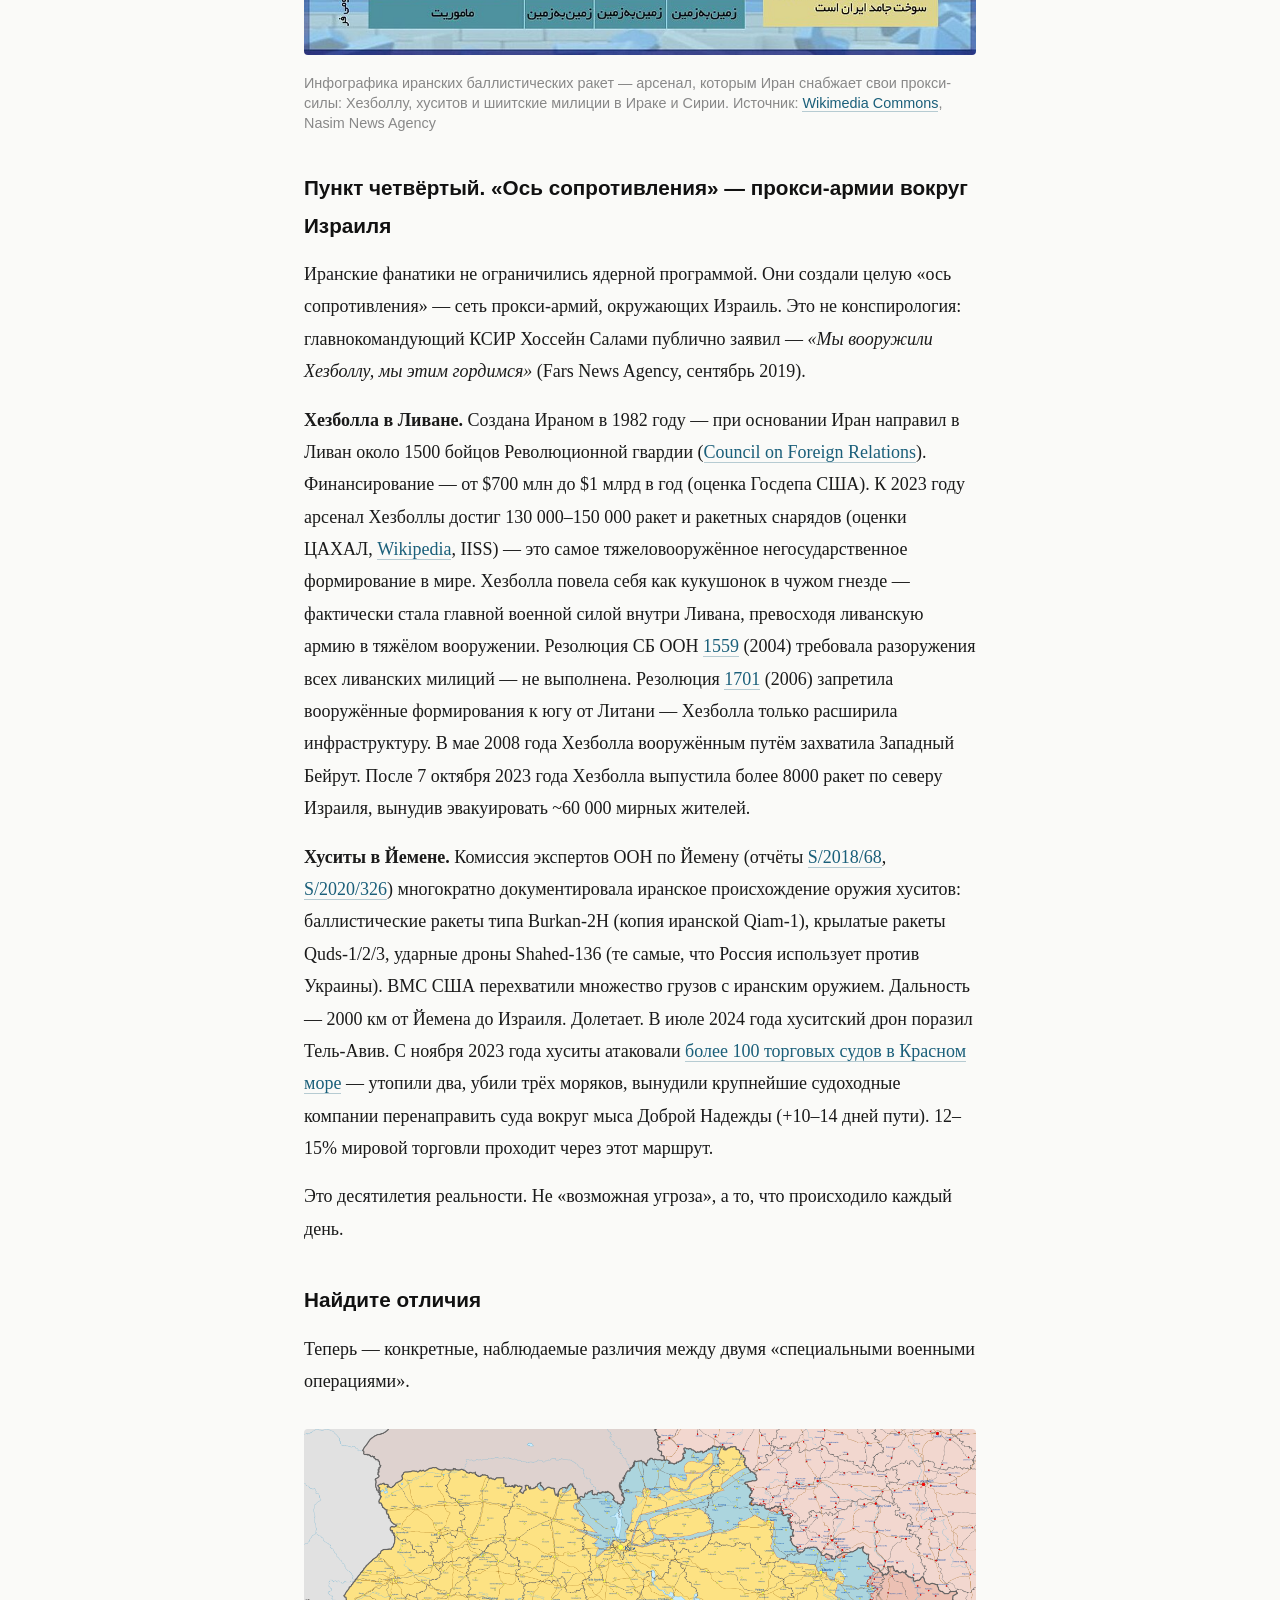
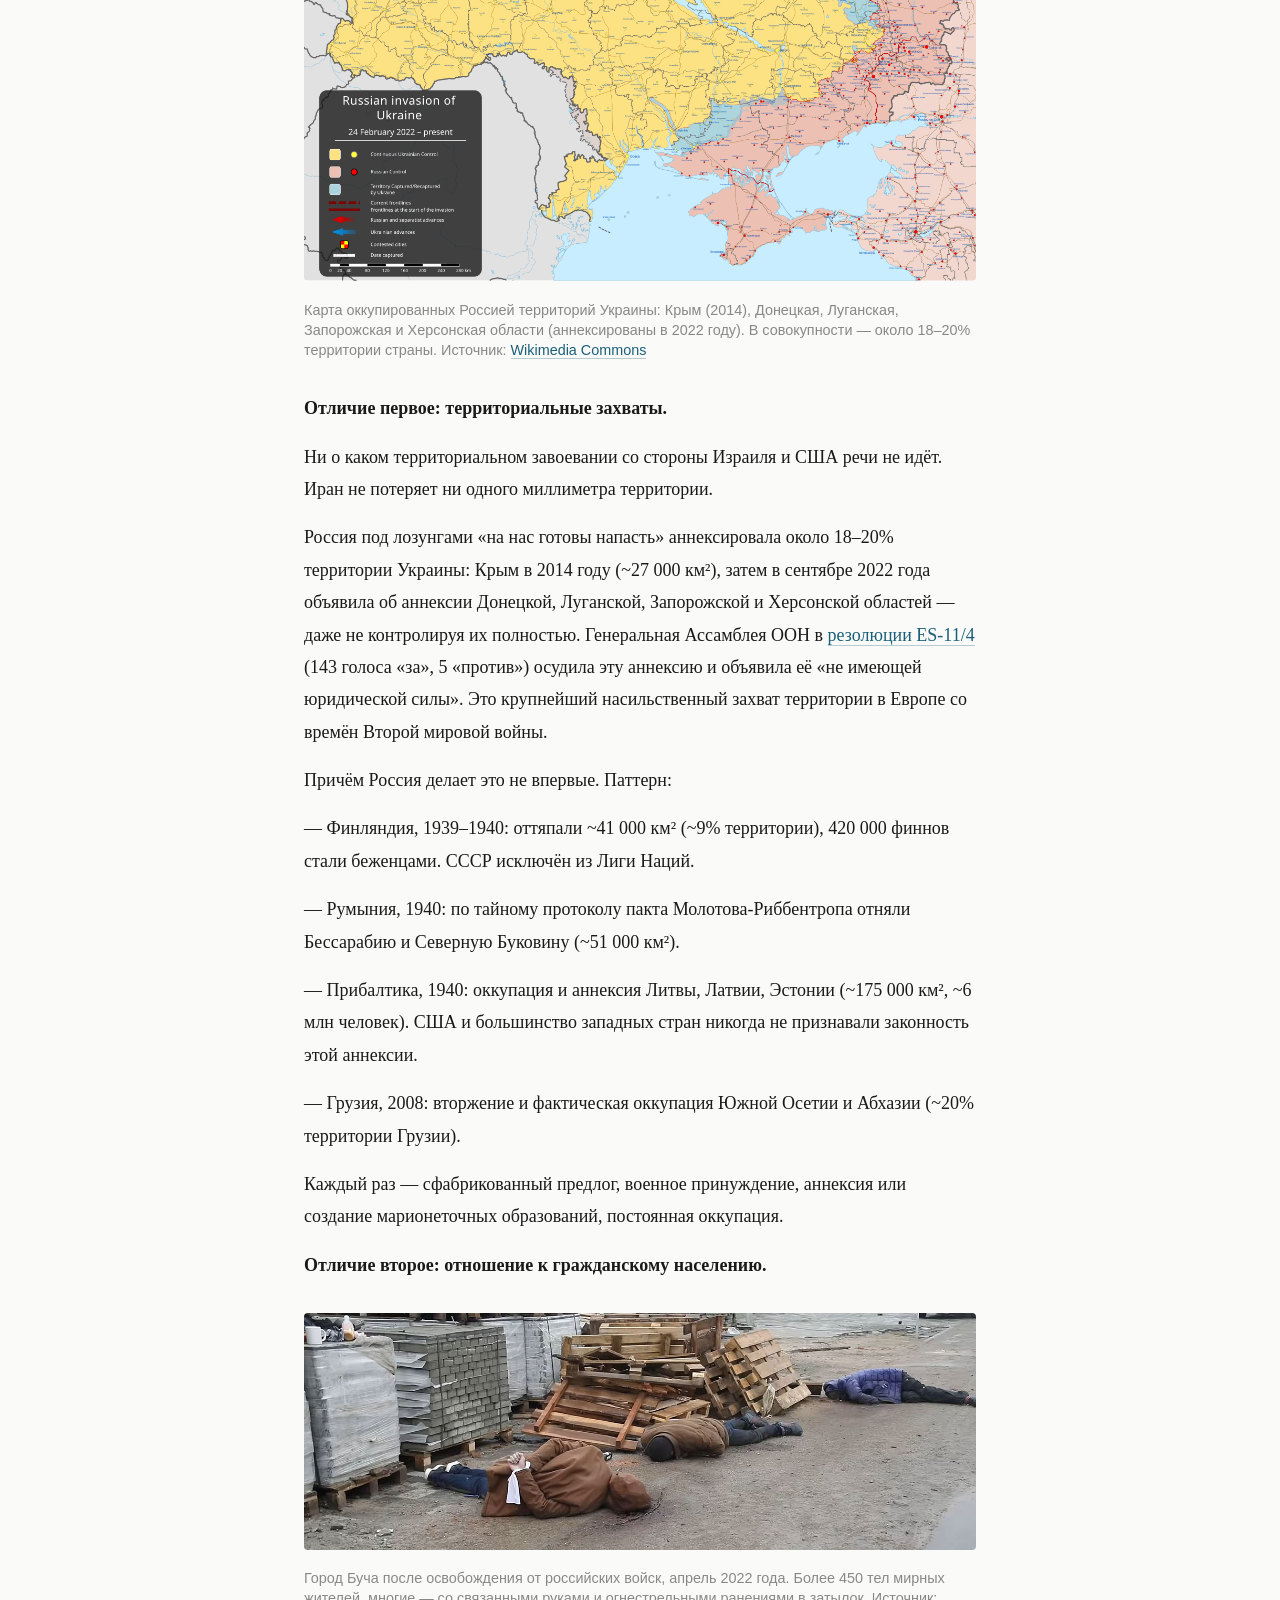
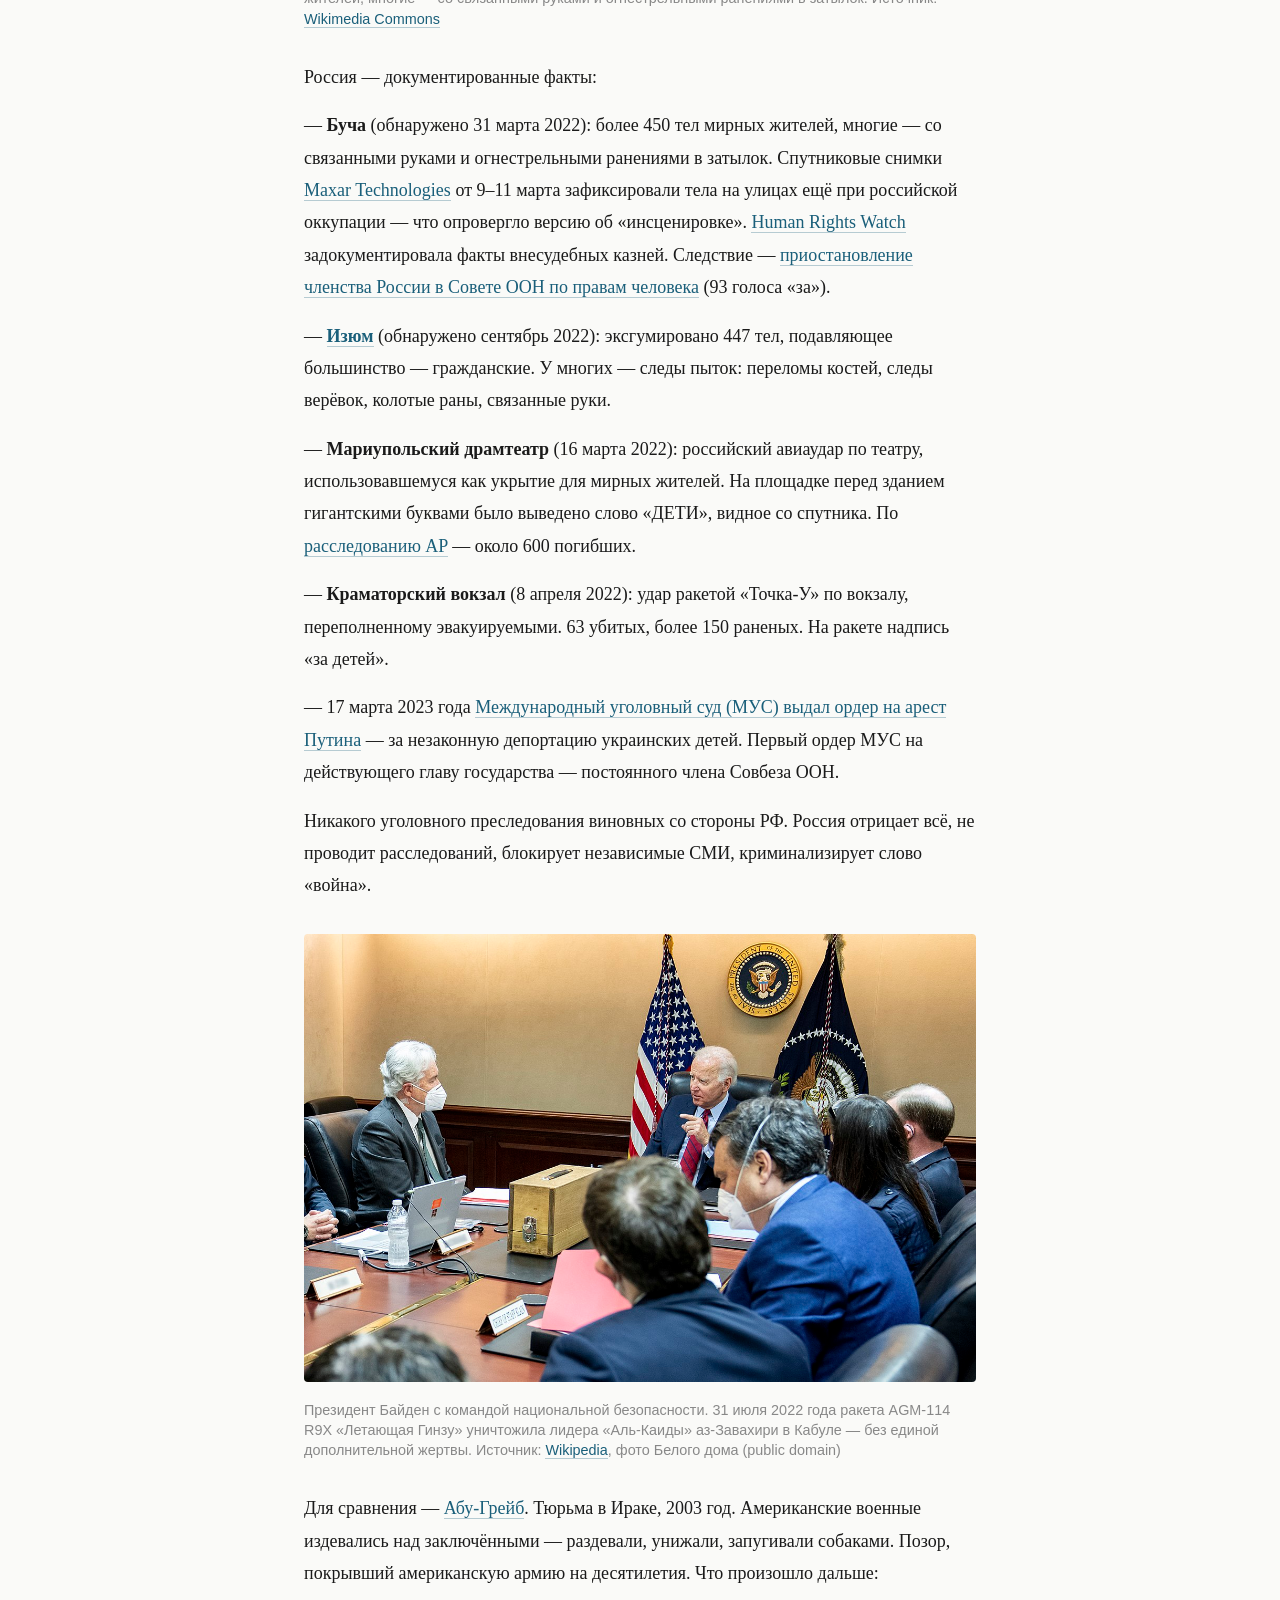
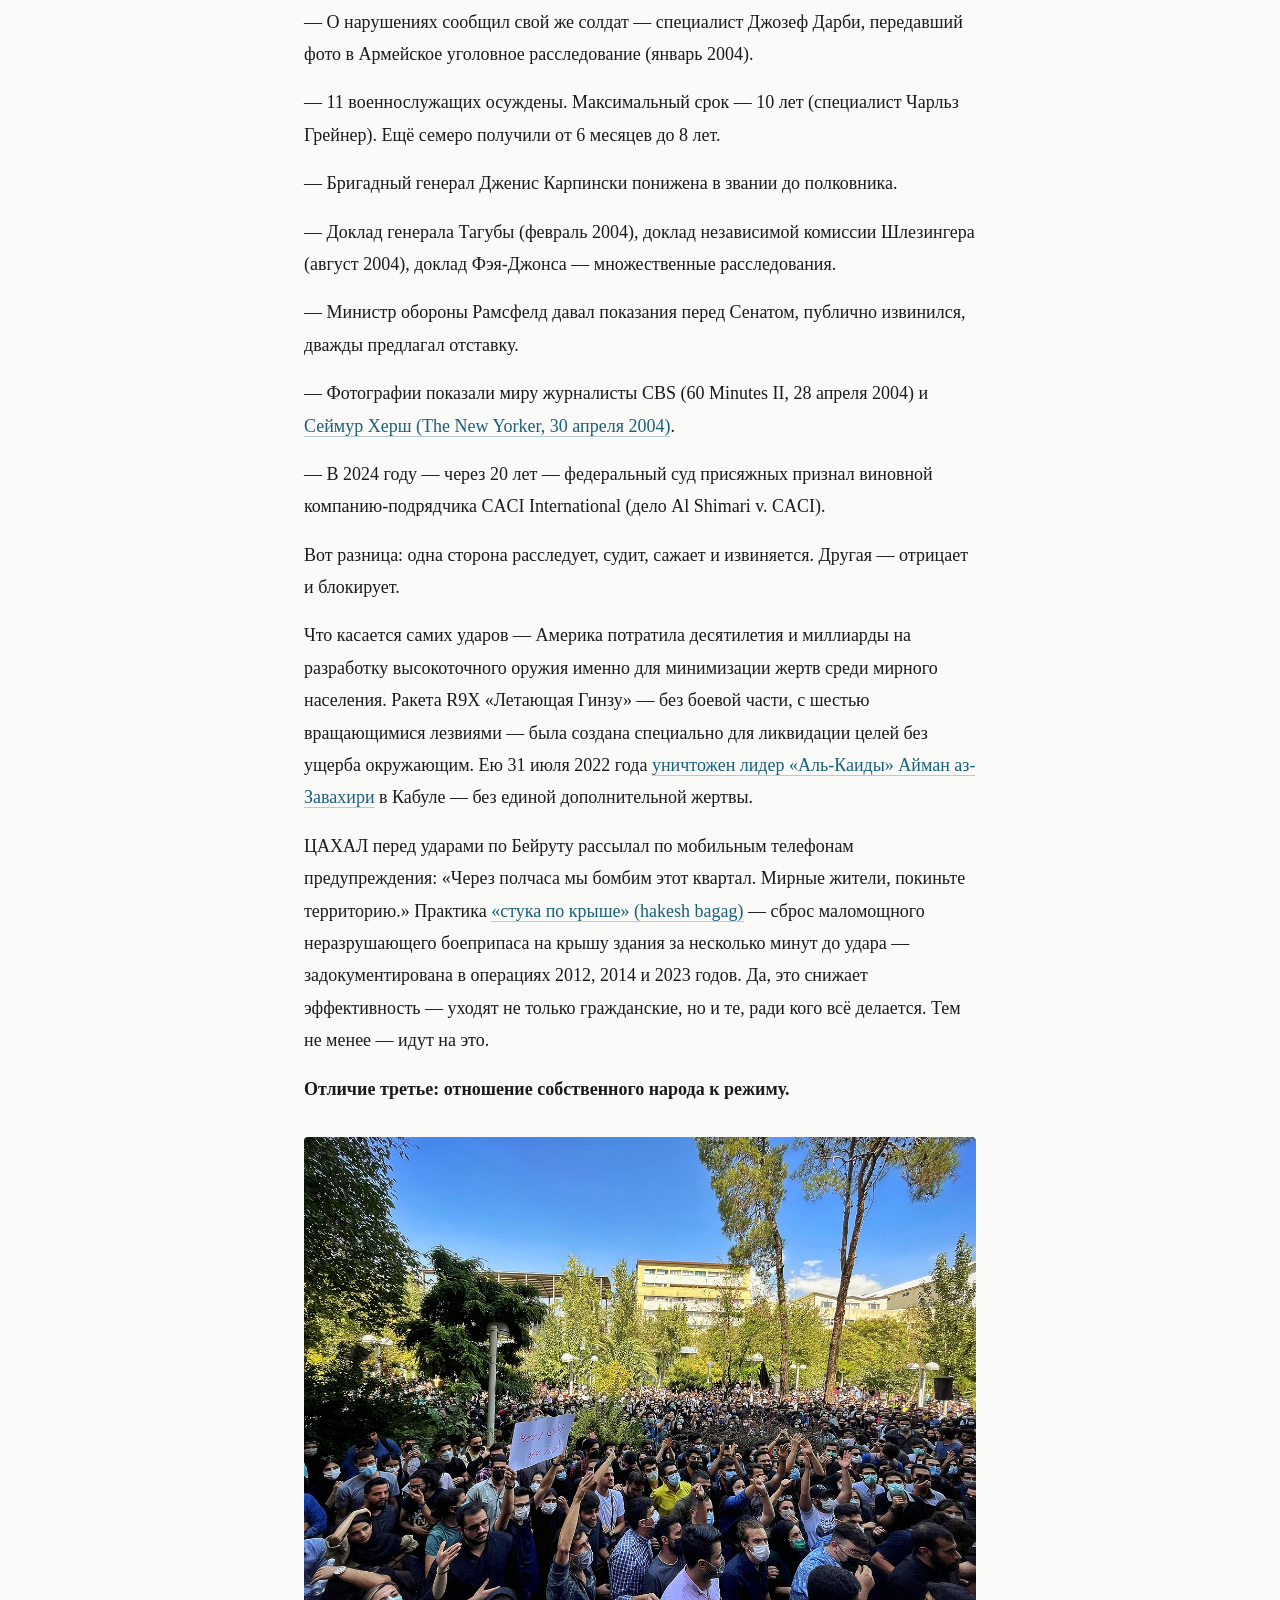
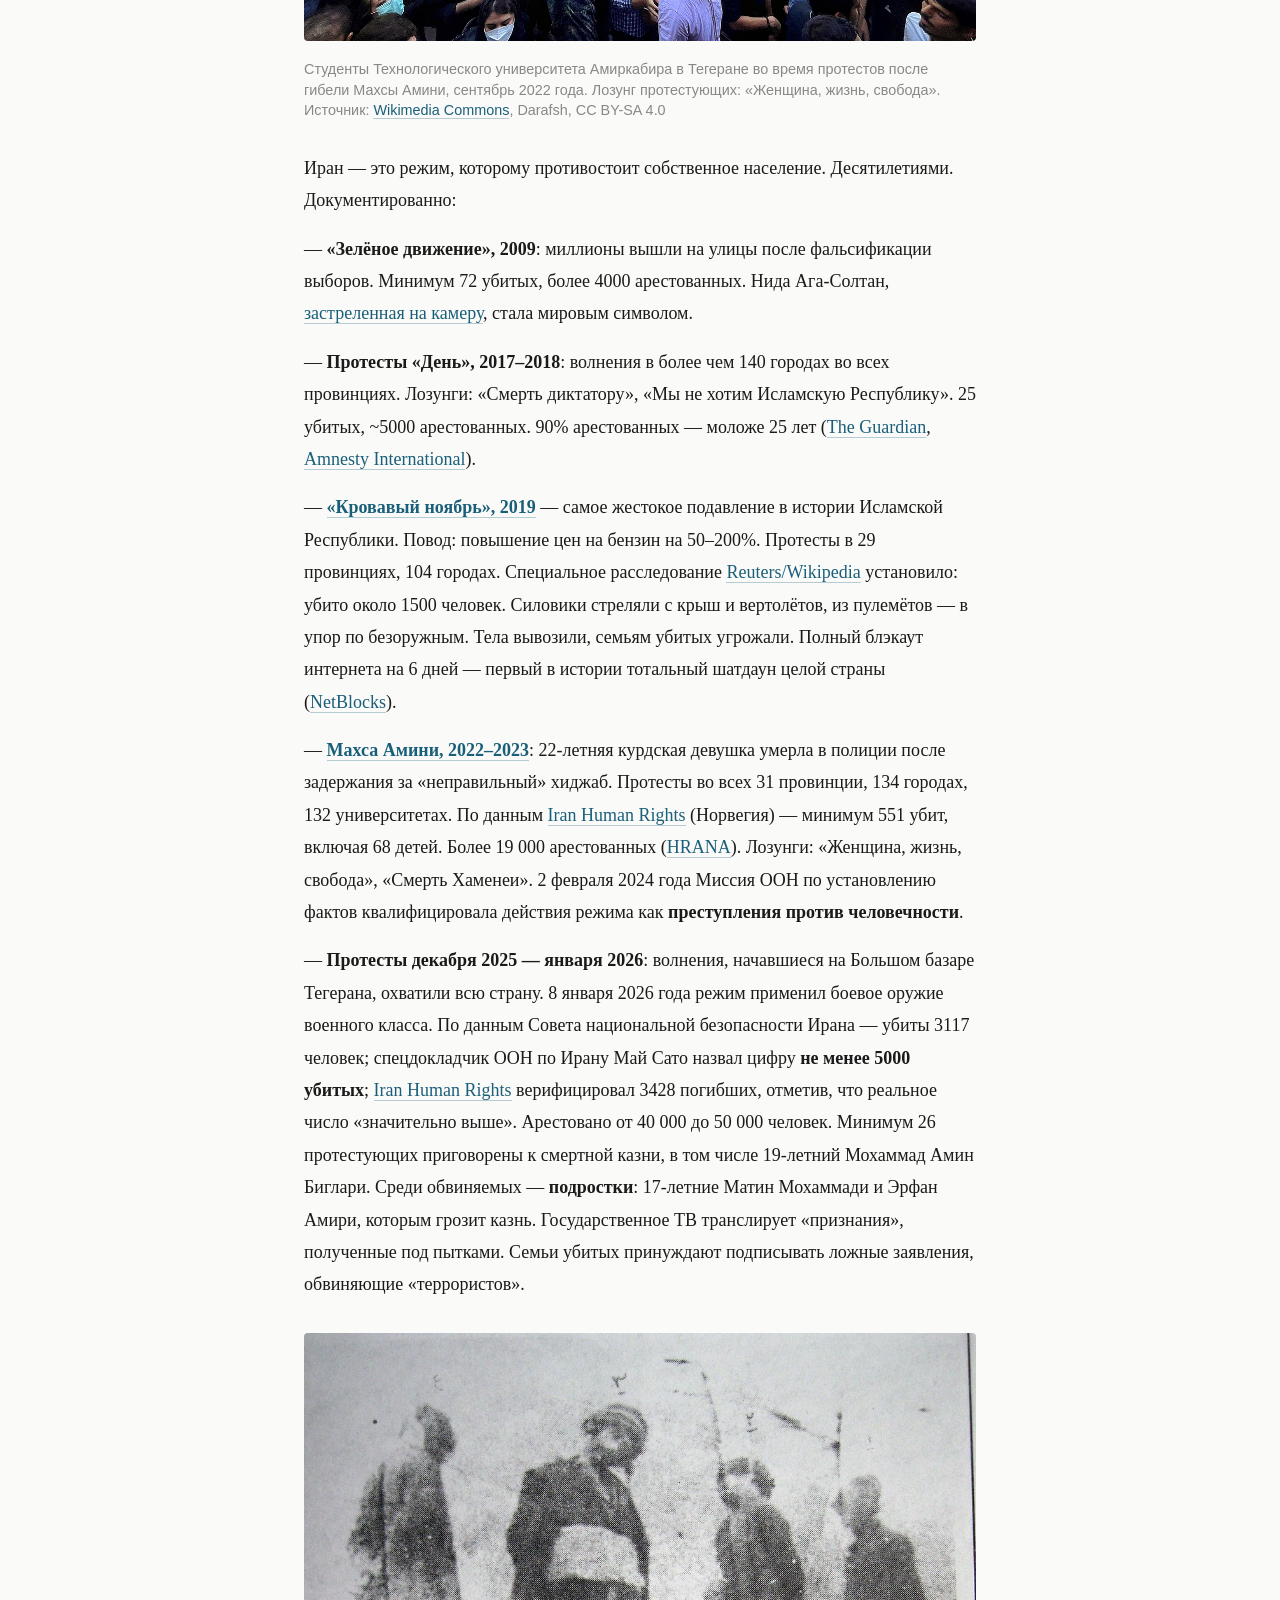
==== commit 0e66e6a4: "feat: add photos to both articles Article 1: 9 photos from Wikimedia Commons (all downloaded) Articl" ====
--- a/pochemu-im-mozhno/index.html
+++ b/pochemu-im-mozhno/index.html
@@ -7,6 +7,7 @@
   <meta property="og:description" content="Почему сравнение действий Израиля и США с российским вторжением в Украину — это ложная эквивалентность. Факты, цифры, источники.">
   <meta property="og:type" content="article">
   <title>Почему «им можно, а нам нельзя» — аргумент, который не работает</title>
+  <link rel="icon" href="data:image/svg+xml,<svg xmlns='http://www.w3.org/2000/svg' viewBox='0 0 100 100'><rect width='100' height='100' rx='12' fill='%23e53935'/></svg>">
   <link rel="stylesheet" href="../style.css">
 </head>
 <body>
@@ -22,7 +23,10 @@
 
 <p>Ниже — разбор по пунктам, с фактами и источниками.</p>
 
-<p class="photo-placeholder"><strong>[ФОТО 1]</strong> Массовый митинг «Дня Кудс» в Тегеране, 2016 год. Толпы с антиизраильскими лозунгами на ежегодном государственном мероприятии, призывающем к уничтожению Израиля.<br><strong>Источник:</strong> <a href="https://commons.wikimedia.org/wiki/File:2016_Quds_International_Day_in_Tehran.jpg">Wikimedia Commons</a>, Meghdad Madadi / Tasnim News Agency, CC BY 4.0</p>
+<figure>
+  <img src="images/photo1.jpg" alt="Массовый митинг «Дня Кудс» в Тегеране, 2016 год">
+  <figcaption>Массовый митинг «Дня Кудс» в Тегеране, 2016 год. Толпы с антиизраильскими лозунгами на ежегодном государственном мероприятии, призывающем к уничтожению Израиля. Источник: <a href="https://commons.wikimedia.org/wiki/File:2016_Quds_International_Day_in_Tehran.jpg">Wikimedia Commons</a>, Meghdad Madadi / Tasnim News Agency, CC BY 4.0</figcaption>
+</figure>
 
 <h4>Пункт первый. Кто кому угрожал уничтожением</h4>
 
@@ -46,7 +50,10 @@
 
 <p>Теперь вопрос: говорила ли Украина когда-нибудь что-то подобное о России? Хотя бы устами самого маргинального политического деятеля? Заявляла ли Украина, что Российская Федерация — «некое неправильное образование, которое надо стереть с лица земли»? Никогда. Ни разу. Ни в каком формате. Более того — в 1994 году Украина добровольно отдала третий в мире ядерный арсенал (около 1700 стратегических боеголовок — больше, чем у Британии, Франции и Китая вместе взятых) в обмен на обещания безопасности, зафиксированные в <a href="https://en.wikipedia.org/wiki/Budapest_Memorandum">Будапештском меморандуме</a> (документ ООН <a href="https://en.wikisource.org/wiki/Ukraine_Memorandum_on_Security_Assurances">A/49/765</a>). Подписанты — Россия, США и Великобритания. Россия — подписант — нарушила каждый пункт этого документа.</p>
 
-<p class="photo-placeholder"><strong>[ФОТО 2]</strong> Иранская баллистическая ракета Shahab-3 на параде во время «Недели Священной обороны», 2006 год. Дальность — до 2000 км, способна нести ядерную боеголовку.<br><strong>Источник:</strong> <a href="https://commons.wikimedia.org/wiki/File:Sacred_Defence_Week_parade,_2006_(18).jpg">Wikimedia Commons</a></p>
+<figure>
+  <img src="images/photo2.jpg" alt="Иранская баллистическая ракета Shahab-3 на параде, 2006 год">
+  <figcaption>Иранская баллистическая ракета Shahab-3 на параде во время «Недели Священной обороны», 2006 год. Дальность — до 2000 км, способна нести ядерную боеголовку. Источник: <a href="https://commons.wikimedia.org/wiki/File:Sacred_Defence_Week_parade,_2006_(18).jpg">Wikimedia Commons</a></figcaption>
+</figure>
 
 <h4>Пункт второй. Реальная военная угроза</h4>
 
@@ -62,7 +69,10 @@
 
 <p>Когда люди говорят тебе «мы хотим тебя убить» и при этом имеют возможности это сделать — им надо верить.</p>
 
-<p class="photo-placeholder"><strong>[ФОТО 3]</strong> Зенитные установки охраняют подземный обогатительный завод в Натанзе — центральный объект иранской ядерной программы.<br><strong>Источник:</strong> <a href="https://commons.wikimedia.org/wiki/File:Natanz_nuclear.jpg">Wikimedia Commons</a>, Hamed Saber, CC BY 2.0</p>
+<figure>
+  <img src="images/photo3.jpg" alt="Обогатительный завод в Натанзе, Иран">
+  <figcaption>Зенитные установки охраняют подземный обогатительный завод в Натанзе — центральный объект иранской ядерной программы. Источник: <a href="https://commons.wikimedia.org/wiki/File:Natanz_nuclear.jpg">Wikimedia Commons</a>, Hamed Saber, CC BY 2.0</figcaption>
+</figure>
 
 <h4>Пункт третий. Ядерная программа — движение терминатора</h4>
 
@@ -106,7 +116,10 @@
 
 <p>В этой ситуации Израиль был поставлен перед выбором: сыграть в «еврейскую рулетку» — подождать, пока по нему нанесут ядерный удар, а потом разозлиться и провести ответную акцию? Евреи решили не играть в рулетку.</p>
 
-<p class="photo-placeholder"><strong>[ФОТО 4]</strong> Инфографика иранских баллистических ракет — арсенал, которым Иран снабжает свои прокси-силы: Хезболлу, хуситов и шиитские милиции в Ираке и Сирии.<br><strong>Источник:</strong> <a href="https://commons.wikimedia.org/wiki/File:Nasim_infographic_-_Iranian_ballistic_missiles.jpg">Wikimedia Commons</a>, Nasim News Agency</p>
+<figure>
+  <img src="images/photo4.jpg" alt="Инфографика иранских баллистических ракет">
+  <figcaption>Инфографика иранских баллистических ракет — арсенал, которым Иран снабжает свои прокси-силы: Хезболлу, хуситов и шиитские милиции в Ираке и Сирии. Источник: <a href="https://commons.wikimedia.org/wiki/File:Nasim_infographic_-_Iranian_ballistic_missiles.jpg">Wikimedia Commons</a>, Nasim News Agency</figcaption>
+</figure>
 
 <h4>Пункт четвёртый. «Ось сопротивления» — прокси-армии вокруг Израиля</h4>
 
@@ -122,7 +135,10 @@
 
 <p>Теперь — конкретные, наблюдаемые различия между двумя «специальными военными операциями».</p>
 
-<p class="photo-placeholder"><strong>[ФОТО 5]</strong> Карта оккупированных Россией территорий Украины: Крым (2014), Донецкая, Луганская, Запорожская и Херсонская области (аннексированы в 2022 году). В совокупности — около 18–20% территории страны.<br><strong>Источник:</strong> <a href="https://commons.wikimedia.org/wiki/Category:Maps_of_the_Russian_occupation_of_Ukraine">Wikimedia Commons</a></p>
+<figure>
+  <img src="images/photo5.png" alt="Карта оккупированных Россией территорий Украины">
+  <figcaption>Карта оккупированных Россией территорий Украины: Крым (2014), Донецкая, Луганская, Запорожская и Херсонская области (аннексированы в 2022 году). В совокупности — около 18–20% территории страны. Источник: <a href="https://commons.wikimedia.org/wiki/Category:Maps_of_the_Russian_occupation_of_Ukraine">Wikimedia Commons</a></figcaption>
+</figure>
 
 <p><b>Отличие первое: территориальные захваты.</b></p>
 
@@ -141,7 +157,10 @@
 
 <p><b>Отличие второе: отношение к гражданскому населению.</b></p>
 
-<p class="photo-placeholder"><strong>[ФОТО 6]</strong> Город Буча после освобождения от российских войск, апрель 2022 года. Более 450 тел мирных жителей, многие — со связанными руками и огнестрельными ранениями в затылок.<br><strong>Источник:</strong> <a href="https://commons.wikimedia.org/wiki/File:The_city_of_Bucha_after_liberation_from_the_Russians_01.jpg">Wikimedia Commons</a></p>
+<figure>
+  <img src="images/photo6.jpg" alt="Город Буча после освобождения от российских войск, апрель 2022">
+  <figcaption>Город Буча после освобождения от российских войск, апрель 2022 года. Более 450 тел мирных жителей, многие — со связанными руками и огнестрельными ранениями в затылок. Источник: <a href="https://commons.wikimedia.org/wiki/File:The_city_of_Bucha_after_liberation_from_the_Russians_01.jpg">Wikimedia Commons</a></figcaption>
+</figure>
 
 <p>Россия — документированные факты:</p>
 
@@ -157,7 +176,10 @@
 
 <p>Никакого уголовного преследования виновных со стороны РФ. Россия отрицает всё, не проводит расследований, блокирует независимые СМИ, криминализирует слово «война».</p>
 
-<p class="photo-placeholder"><strong>[ФОТО 7]</strong> Точечный удар по зданию в Кабуле, 31 июля 2022 года: ракета AGM-114 R9X «Летающая Гинзу» уничтожила лидера «Аль-Каиды» аз-Завахири — без единой дополнительной жертвы.<br><strong>Источник:</strong> <a href="https://en.wikipedia.org/wiki/Killing_of_Ayman_al-Zawahiri">Wikipedia</a>, фото Белого дома (public domain)</p>
+<figure>
+  <img src="images/photo7.jpg" alt="Президент Байден с командой национальной безопасности обсуждает ликвидацию аз-Завахири">
+  <figcaption>Президент Байден с командой национальной безопасности. 31 июля 2022 года ракета AGM-114 R9X «Летающая Гинзу» уничтожила лидера «Аль-Каиды» аз-Завахири в Кабуле — без единой дополнительной жертвы. Источник: <a href="https://en.wikipedia.org/wiki/Killing_of_Ayman_al-Zawahiri">Wikipedia</a>, фото Белого дома (public domain)</figcaption>
+</figure>
 
 <p>Для сравнения — <a href="https://en.wikipedia.org/wiki/Abu_Ghraib_torture_and_prisoner_abuse">Абу-Грейб</a>. Тюрьма в Ираке, 2003 год. Американские военные издевались над заключёнными — раздевали, унижали, запугивали собаками. Позор, покрывший американскую армию на десятилетия. Что произошло дальше:</p>
 
@@ -177,7 +199,10 @@
 
 <p><b>Отличие третье: отношение собственного народа к режиму.</b></p>
 
-<p class="photo-placeholder"><strong>[ФОТО 8]</strong> Студенты Технологического университета Амиркабира в Тегеране во время протестов после гибели Махсы Амини, сентябрь 2022 года. Лозунг протестующих: «Женщина, жизнь, свобода».<br><strong>Источник:</strong> <a href="https://commons.wikimedia.org/wiki/File:Amir_Kabir_University_uprising_September_2022_(3).jpg">Wikimedia Commons</a>, Darafsh, CC BY-SA 4.0</p>
+<figure>
+  <img src="images/photo8.jpg" alt="Протесты в университете Амиркабира после гибели Махсы Амини, сентябрь 2022">
+  <figcaption>Студенты Технологического университета Амиркабира в Тегеране во время протестов после гибели Махсы Амини, сентябрь 2022 года. Лозунг протестующих: «Женщина, жизнь, свобода». Источник: <a href="https://commons.wikimedia.org/wiki/File:Amir_Kabir_University_uprising_September_2022_(3).jpg">Wikimedia Commons</a>, Darafsh, CC BY-SA 4.0</figcaption>
+</figure>
 
 <p>Иран — это режим, которому противостоит собственное население. Десятилетиями. Документированно:</p>
 
@@ -191,7 +216,10 @@
 
 <p>— <b>Протесты декабря 2025 — января 2026</b>: волнения, начавшиеся на Большом базаре Тегерана, охватили всю страну. 8 января 2026 года режим применил боевое оружие военного класса. По данным Совета национальной безопасности Ирана — убиты 3117 человек; спецдокладчик ООН по Ирану Май Сато назвал цифру <b>не менее 5000 убитых</b>; <a href="https://iranhr.net/">Iran Human Rights</a> верифицировал 3428 погибших, отметив, что реальное число «значительно выше». Арестовано от 40 000 до 50 000 человек. Минимум 26 протестующих приговорены к смертной казни, в том числе 19-летний Мохаммад Амин Биглари. Среди обвиняемых — <b>подростки</b>: 17-летние Матин Мохаммади и Эрфан Амири, которым грозит казнь. Государственное ТВ транслирует «признания», полученные под пытками. Семьи убитых принуждают подписывать ложные заявления, обвиняющие «террористов».</p>
 
-<p class="photo-placeholder"><strong>[ФОТО 9]</strong> Публичная казнь через повешение на строительном кране, Хоррамабад, Иран. Практика публичных казней продолжается десятилетиями — режим использует их как инструмент устрашения собственного населения.<br><strong>Источник:</strong> <a href="https://commons.wikimedia.org/wiki/File:Capital_punishment_Khorramabad.JPG">Wikimedia Commons</a></p>
+<figure>
+  <img src="images/photo9.jpg" alt="Публичная казнь через повешение на строительном кране, Хоррамабад, Иран">
+  <figcaption>Публичная казнь через повешение на строительном кране, Хоррамабад, Иран. Практика публичных казней продолжается десятилетиями — режим использует их как инструмент устрашения собственного населения. Источник: <a href="https://commons.wikimedia.org/wiki/File:Capital_punishment_Khorramabad.JPG">Wikimedia Commons</a></figcaption>
+</figure>
 
 <h4>Машина казней</h4>
 
